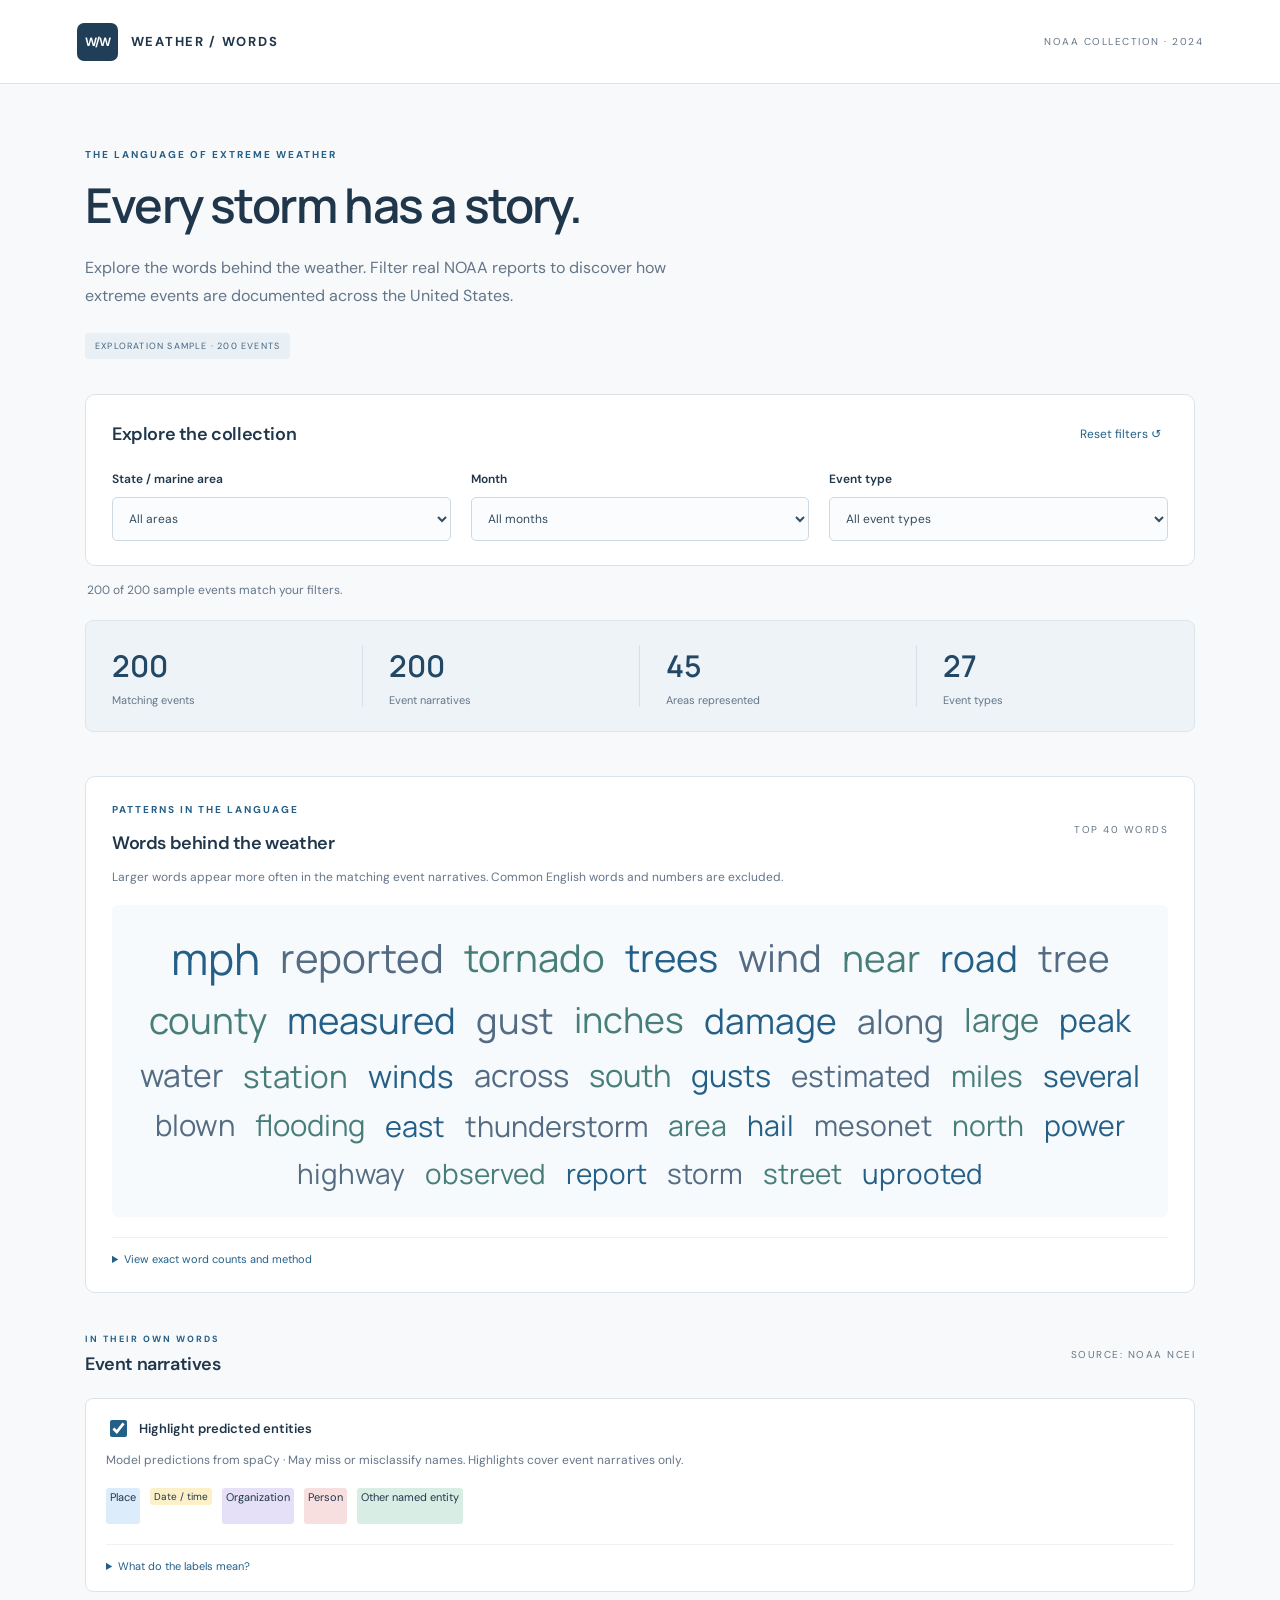
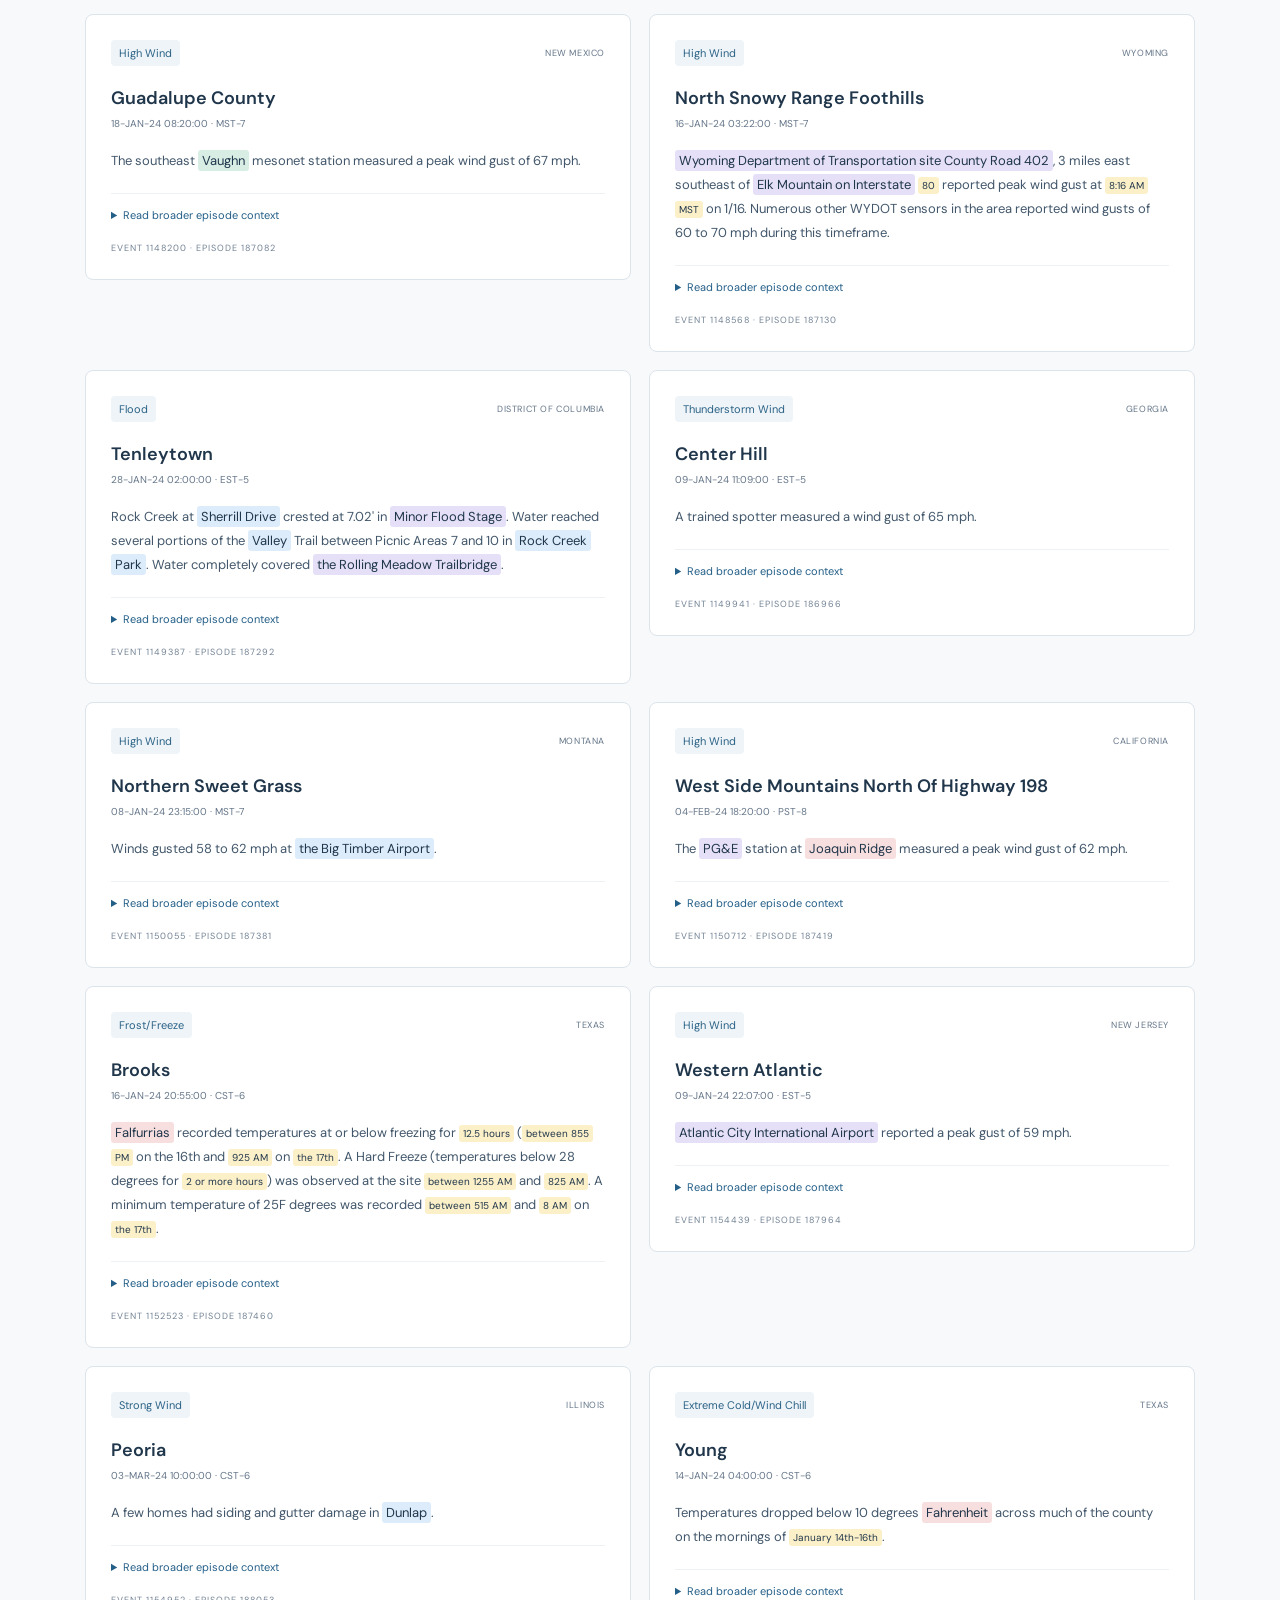
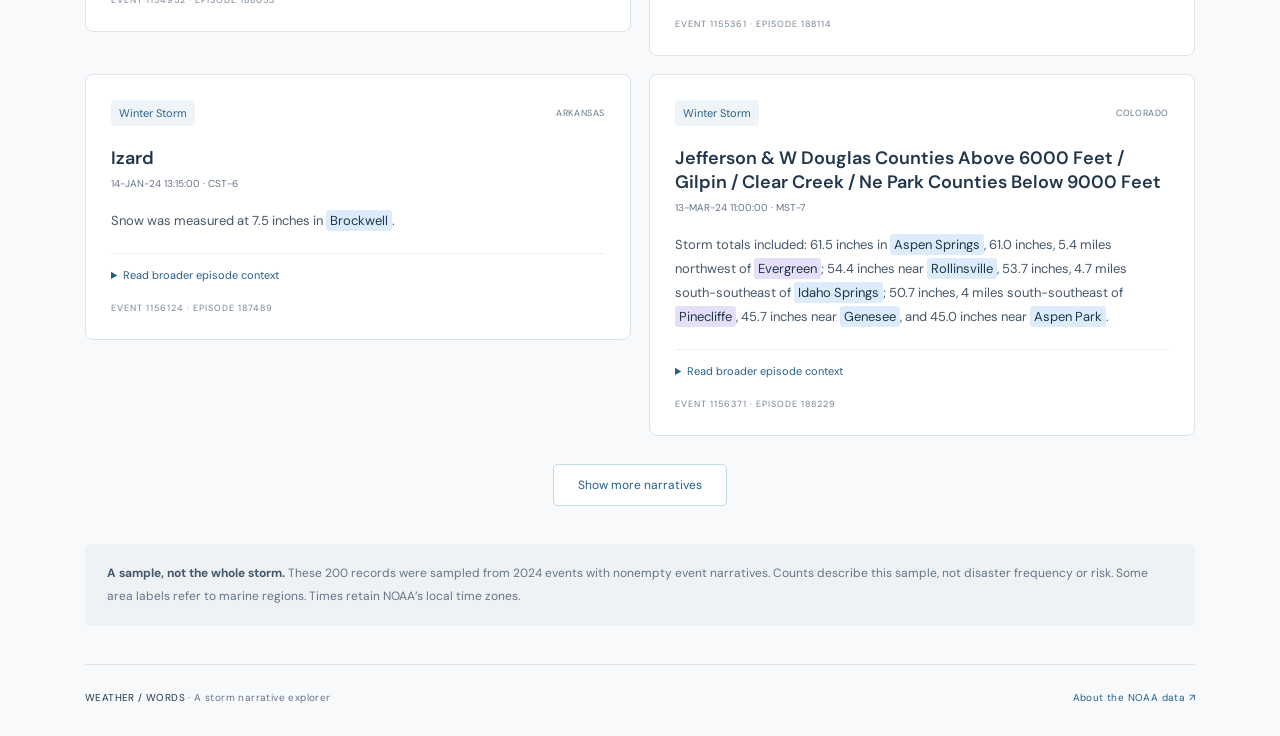
==== website/index.html @ ae7f9491 "Add filtered word cloud and predicted entity highlights" ====
<!doctype html>
<html lang="en">
<head><meta charset="utf-8"><meta name="viewport" content="width=device-width,initial-scale=1"><title>Weather / Words — Storm narrative explorer</title><link rel="stylesheet" href="styles.css"></head>
<body>
<header><a class="brand" href="./"><span class="mark">W/W</span> WEATHER / WORDS</a><span class="edition">NOAA COLLECTION · 2024</span></header>
<main>
<section class="intro"><p class="eyebrow">THE LANGUAGE OF EXTREME WEATHER</p><h1>Every storm has a story.</h1><p class="subtitle">Explore the words behind the weather. Filter real NOAA reports to discover how extreme events are documented across the United States.</p><span class="badge">EXPLORATION SAMPLE · 200 EVENTS</span></section>
<section class="filter-panel" aria-labelledby="filter-title"><div class="section-heading"><h2 id="filter-title">Explore the collection</h2><button id="reset" type="button">Reset filters ↺</button></div><div class="filters"><label>State / marine area<select id="state"><option value="">All areas</option></select></label><label>Month<select id="month"><option value="">All months</option></select></label><label>Event type<select id="type"><option value="">All event types</option></select></label></div></section>
<div id="status" role="status" aria-live="polite">Loading collection…</div>
<section class="metrics" aria-label="Filtered collection summary"><div><span class="metric" id="count">—</span><span>Matching events</span></div><div><span class="metric" id="narratives">—</span><span>Event narratives</span></div><div><span class="metric" id="areas">—</span><span>Areas represented</span></div><div><span class="metric" id="types">—</span><span>Event types</span></div></section>
<section class="word-panel" aria-labelledby="words-title"><div class="section-heading"><div><p class="eyebrow">PATTERNS IN THE LANGUAGE</p><h2 id="words-title">Words behind the weather</h2></div><span class="source-label">TOP 40 WORDS</span></div><p class="word-description">Larger words appear more often in the matching event narratives. Common English words and numbers are excluded.</p><div id="word-cloud" class="word-cloud" aria-label="Word frequencies"></div><details class="word-details"><summary>View exact word counts and method</summary><p class="word-description">Counts include every occurrence in event narratives across all matching records, including records beyond the first page. Words are lowercased; punctuation, numbers, and words shorter than three letters are removed. Word forms such as “flood” and “flooding” stay separate. Broader episode context is excluded. Frequency describes language, not storm severity.</p><table><caption>Most frequent words in the filtered narratives</caption><thead><tr><th scope="col">Word</th><th scope="col">Occurrences</th></tr></thead><tbody id="word-counts"></tbody></table></details></section>
<section class="results" aria-labelledby="results-title"><div class="section-heading"><div><p class="eyebrow">IN THEIR OWN WORDS</p><h2 id="results-title">Event narratives</h2></div><span class="source-label">SOURCE: NOAA NCEI</span></div><div class="entity-controls"><label class="toggle"><input type="checkbox" id="highlight" checked> Highlight predicted entities</label><p class="word-description">Model predictions from spaCy · May miss or misclassify names. Highlights cover event narratives only.</p><div class="entity-legend"><span class="entity place">Place</span><span class="entity date">Date / time</span><span class="entity org">Organization</span><span class="entity person">Person</span><span class="entity other">Other named entity</span></div><details><summary>What do the labels mean?</summary><p class="word-description">Places include geopolitical areas, natural features, and facilities. Other named entities include named events, products, and works. Hover over a highlight or focus it with your keyboard to see its model label. Numeric quantities are left unhighlighted. These labels describe the model’s interpretation, not verified facts.</p></details></div><div id="cards"></div><button class="more" id="more" hidden>Show more narratives</button></section>
<aside class="note"><strong>A sample, not the whole storm.</strong> These 200 records were sampled from 2024 events with nonempty event narratives. Counts describe this sample, not disaster frequency or risk. Some area labels refer to marine regions. Times retain NOAA’s local time zones.</aside>
<footer><span>WEATHER / WORDS <span class="muted">· A storm narrative explorer</span></span><a href="https://www.ncei.noaa.gov/stormevents/" target="_blank" rel="noopener noreferrer">About the NOAA data ↗</a></footer>
</main><script type="module" src="app.js"></script>
</body></html>
---- website/styles.css ----
@import url('https://fonts.googleapis.com/css2?family=DM+Sans:wght@400;500;600;700&family=Manrope:wght@400;500;600;700;800&display=swap');
:root{font-family:'DM Sans',system-ui,sans-serif;color:#20364b;background:#f7f9fb;font-synthesis:none;--muted:#647588;--blue:#245f88;--line:#dce4eb}*{box-sizing:border-box}body{margin:0}header{height:84px;background:white;border-bottom:1px solid var(--line);display:flex;align-items:center;justify-content:space-between;padding:0 max(6vw,24px)}a{color:var(--blue)}.brand{text-decoration:none;font-size:13px;font-weight:700;letter-spacing:1.7px;display:flex;align-items:center;gap:13px;color:#20364b}.mark{background:#203e57;color:white;padding:11px 8px;border-radius:7px;font-size:12px;letter-spacing:-1px}.edition,.source-label{font-size:10px;letter-spacing:1.5px;color:var(--muted)}main{max-width:1190px;padding:0 40px;margin:auto}.intro{padding:64px 0 35px;max-width:750px}.eyebrow{font-size:10px;letter-spacing:2px;font-weight:700;color:var(--blue);margin:0 0 15px}h1{font-family:Manrope,system-ui,sans-serif;font-size:clamp(32px,4vw,48px);font-weight:600;letter-spacing:-1.8px;line-height:1.2;margin:0 0 20px}.subtitle{color:var(--muted);font-size:16px;line-height:1.8;max-width:630px;margin:0 0 22px}.badge{display:inline-block;background:#e8eff5;color:#45647d;padding:7px 10px;font-size:9px;letter-spacing:1.2px;border-radius:4px}.filter-panel{background:white;border:1px solid var(--line);border-radius:10px;padding:24px 26px}.section-heading{display:flex;justify-content:space-between;align-items:center;gap:16px;margin-bottom:22px}h2{font-size:18px;font-weight:600;letter-spacing:-.4px;margin:0}button{font:inherit;cursor:pointer}#reset{background:transparent;border:0;color:var(--blue);font-size:12px;padding:7px}.filters{display:grid;grid-template-columns:repeat(3,1fr);gap:20px}label{font-size:12px;font-weight:600;display:grid;gap:10px}select{width:100%;font:inherit;font-weight:400;background:#fbfcfd;border:1px solid #ced9e2;border-radius:5px;color:#344d61;padding:12px;min-height:44px}select:focus-visible,button:focus-visible,a:focus-visible,summary:focus-visible{outline:3px solid #70aacd;outline-offset:3px}#status{font-size:12px;color:var(--muted);margin:16px 2px}.metrics{display:grid;grid-template-columns:repeat(4,1fr);background:#edf3f7;border:1px solid #dce6ed;border-radius:8px;padding:24px 0;margin:22px 0 44px}.metrics>div{padding:0 26px;display:grid;gap:7px;border-right:1px solid #d5e0e9;font-size:11px;color:var(--muted)}.metrics>div:last-child{border:0}.metric{font-size:30px;font-family:Manrope,system-ui,sans-serif;font-weight:600;color:#234865}.results .eyebrow{margin-bottom:7px;font-size:9px}.results>.section-heading{margin-bottom:22px}#cards{display:grid;grid-template-columns:repeat(2,minmax(0,1fr));gap:18px;align-items:start}.card{background:white;border:1px solid var(--line);border-radius:8px;padding:25px;min-width:0}.card-meta{display:flex;align-items:center;justify-content:space-between;gap:10px;font-size:9px;letter-spacing:.6px;color:var(--muted)}.event-tag{color:#2b6286;background:#eef4f8;padding:6px 8px;border-radius:4px;letter-spacing:0;font-size:11px}.card h3{font-size:18px;font-weight:600;margin:20px 0 7px;overflow-wrap:anywhere}.date{font-size:10px;color:var(--muted);margin:0 0 19px}.narrative{font-size:13px;line-height:1.85;color:#42576b;white-space:pre-line;overflow-wrap:anywhere}details{border-top:1px solid #eef1f4;margin-top:20px;padding-top:14px}summary{font-size:11px;color:var(--blue);cursor:pointer}.record-id{margin:20px 0 0;font-size:9px;letter-spacing:1px;color:#728294}.more{display:block;margin:28px auto;background:white;color:var(--blue);border:1px solid #c6d7e4;padding:12px 24px;border-radius:5px;font-size:12px}.more[hidden]{display:none}.empty{grid-column:1/-1;text-align:center;padding:50px 20px;background:white;border:1px dashed #c5d2de;border-radius:8px}.empty p{font-size:14px;color:var(--muted)}.note{font-size:12px;line-height:1.9;color:var(--muted);background:#eef2f5;border-radius:6px;padding:18px 22px;margin:38px 0}.note strong{color:#42576b}footer{border-top:1px solid var(--line);padding:26px 0 32px;display:flex;justify-content:space-between;gap:16px;font-size:10px;letter-spacing:.4px}footer a{text-decoration:none}.muted{color:var(--muted)}@media(max-width:700px){header{height:70px;padding:0 20px}.edition{display:none}main{padding:0 20px}.intro{padding-top:40px}.filters{grid-template-columns:1fr;gap:16px}.filter-panel{padding:20px}.metrics{grid-template-columns:repeat(2,1fr);row-gap:24px}.metrics>div:nth-child(2){border:0}#cards{grid-template-columns:1fr}.card{padding:20px}.source-label{display:none}footer{flex-direction:column}.metric{font-size:26px}}
.word-panel{background:white;border:1px solid var(--line);border-radius:10px;padding:26px;margin-bottom:40px}.word-panel .section-heading{margin-bottom:12px}.word-description{color:var(--muted);font-size:12px;line-height:1.8;margin:0 0 16px}.word-cloud{display:flex;flex-wrap:wrap;align-items:center;justify-content:center;gap:12px 20px;padding:26px 14px;min-height:180px;background:#f7fafc;border-radius:6px}.cloud-word{color:#245f88;line-height:1.25;font-family:Manrope,system-ui,sans-serif;overflow-wrap:anywhere;max-width:100%}.cloud-word:nth-child(3n){color:#477e7a}.cloud-word:nth-child(3n+2){color:#546c83}.word-details table{border-collapse:collapse;width:100%;max-width:520px;font-size:12px;color:#42576b}.word-details caption{text-align:left;margin:14px 0;color:var(--muted)}.word-details th,.word-details td{text-align:left;padding:8px 12px;border-bottom:1px solid var(--line)}.word-details th:last-child,.word-details td:last-child{text-align:right}.word-details .word-description{margin-top:14px}@media(max-width:700px){.word-panel{padding:20px}.word-cloud{gap:10px 14px;padding:20px 8px}}
.entity-controls{margin:0 0 22px;padding:18px 20px;border:1px solid var(--line);border-radius:8px;background:white}.toggle{display:flex;align-items:center;gap:9px;font-size:13px;margin-bottom:10px}.toggle input{width:17px;height:17px;accent-color:var(--blue)}.entity-legend{display:flex;flex-wrap:wrap;gap:10px;font-size:11px}.entity{padding:2px 4px;border-radius:3px;color:#20364b;box-decoration-break:clone;-webkit-box-decoration-break:clone}.entity.place{background:#dcecfb}.entity.date{background:#fcf0c9}.entity.org{background:#e5e0f7}.entity.person{background:#f8dfdf}.entity.other{background:#d8eee5}mark.entity:focus-visible{outline:2px solid var(--blue);outline-offset:2px}.entity-controls details .word-description{margin:14px 0 0}
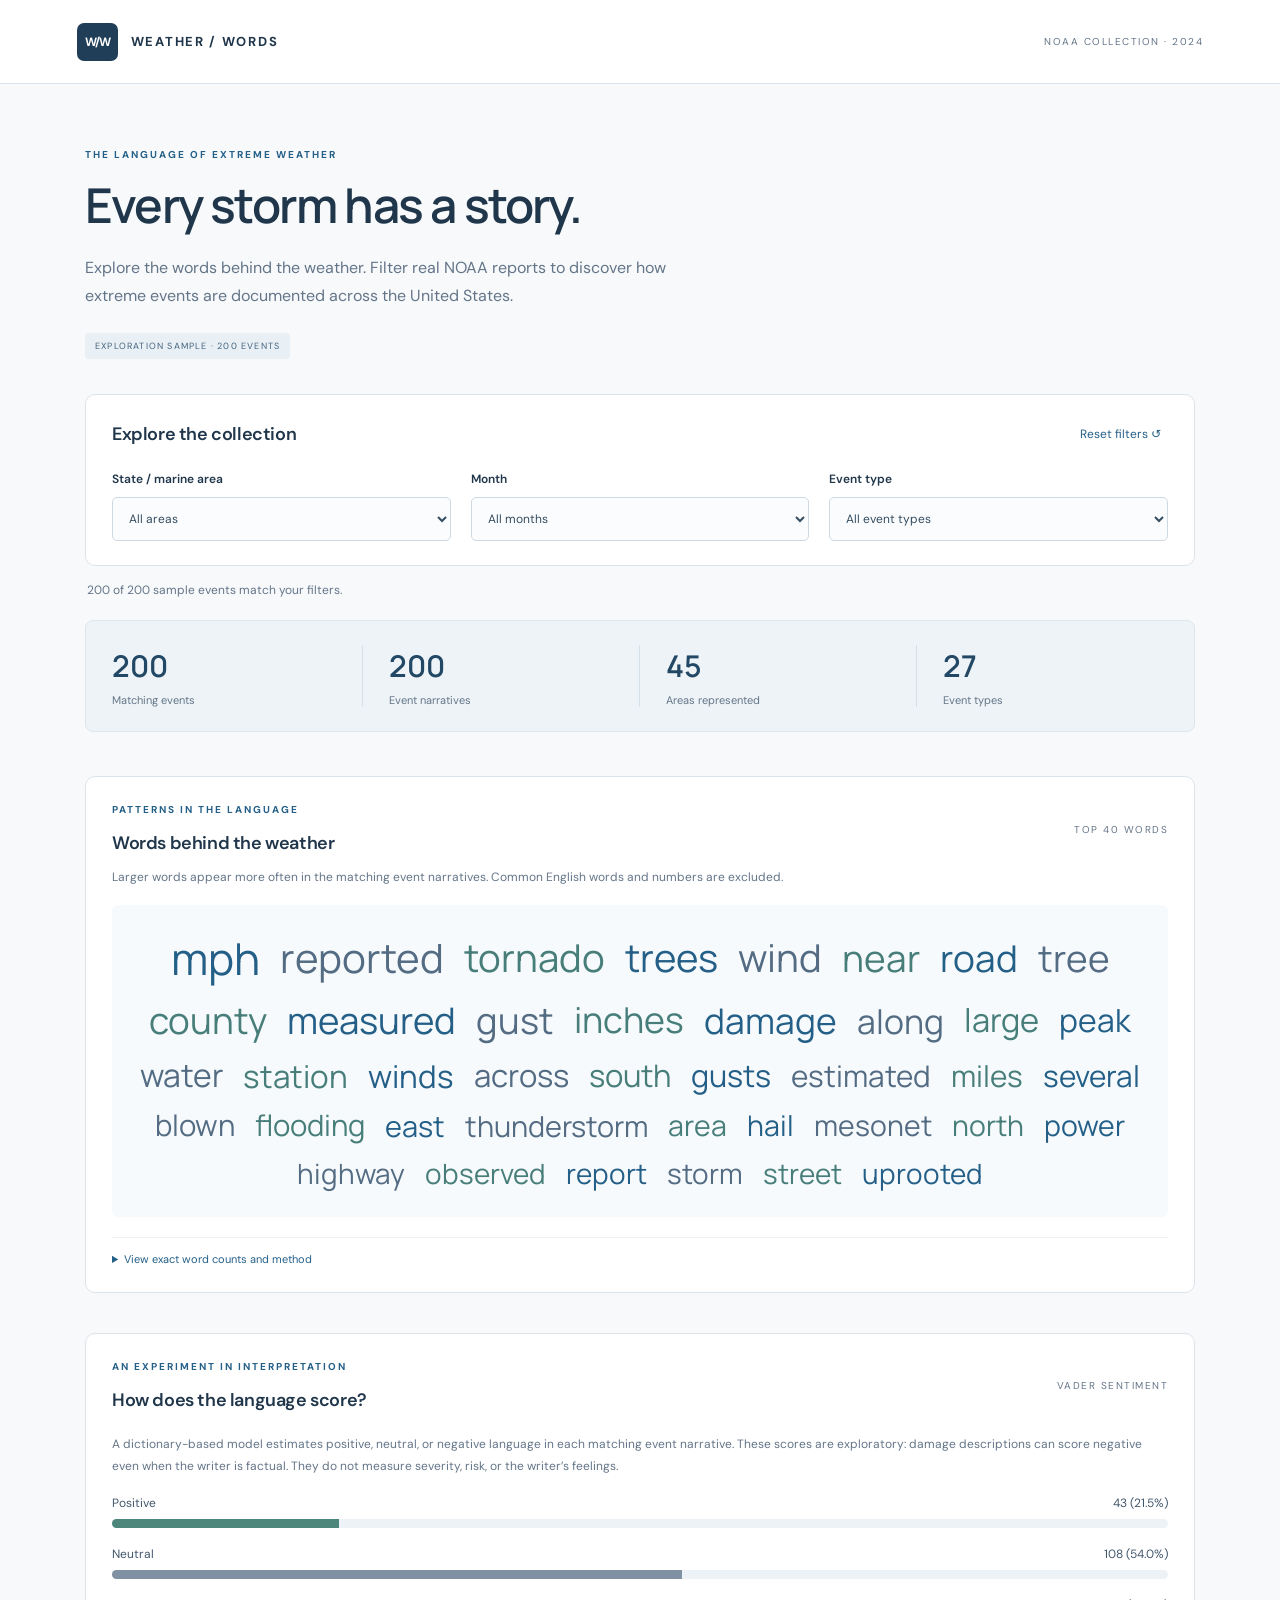
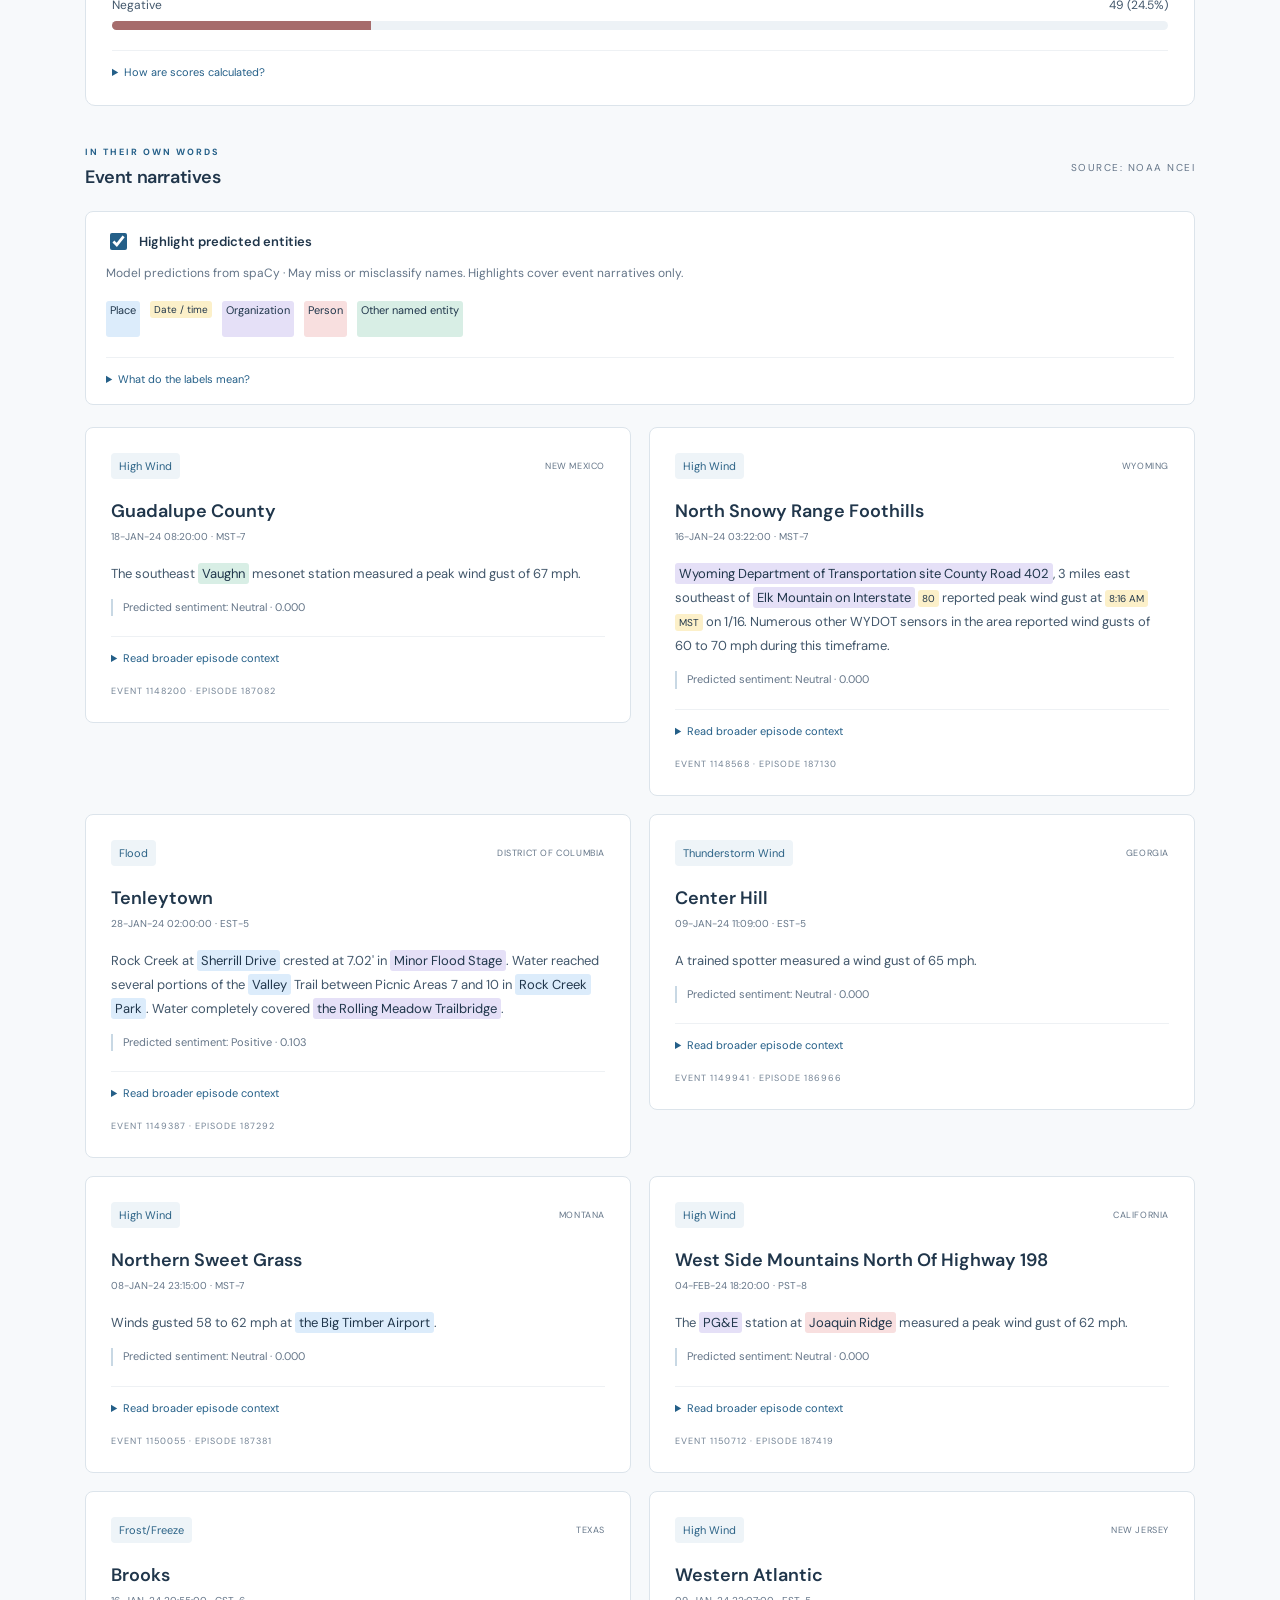
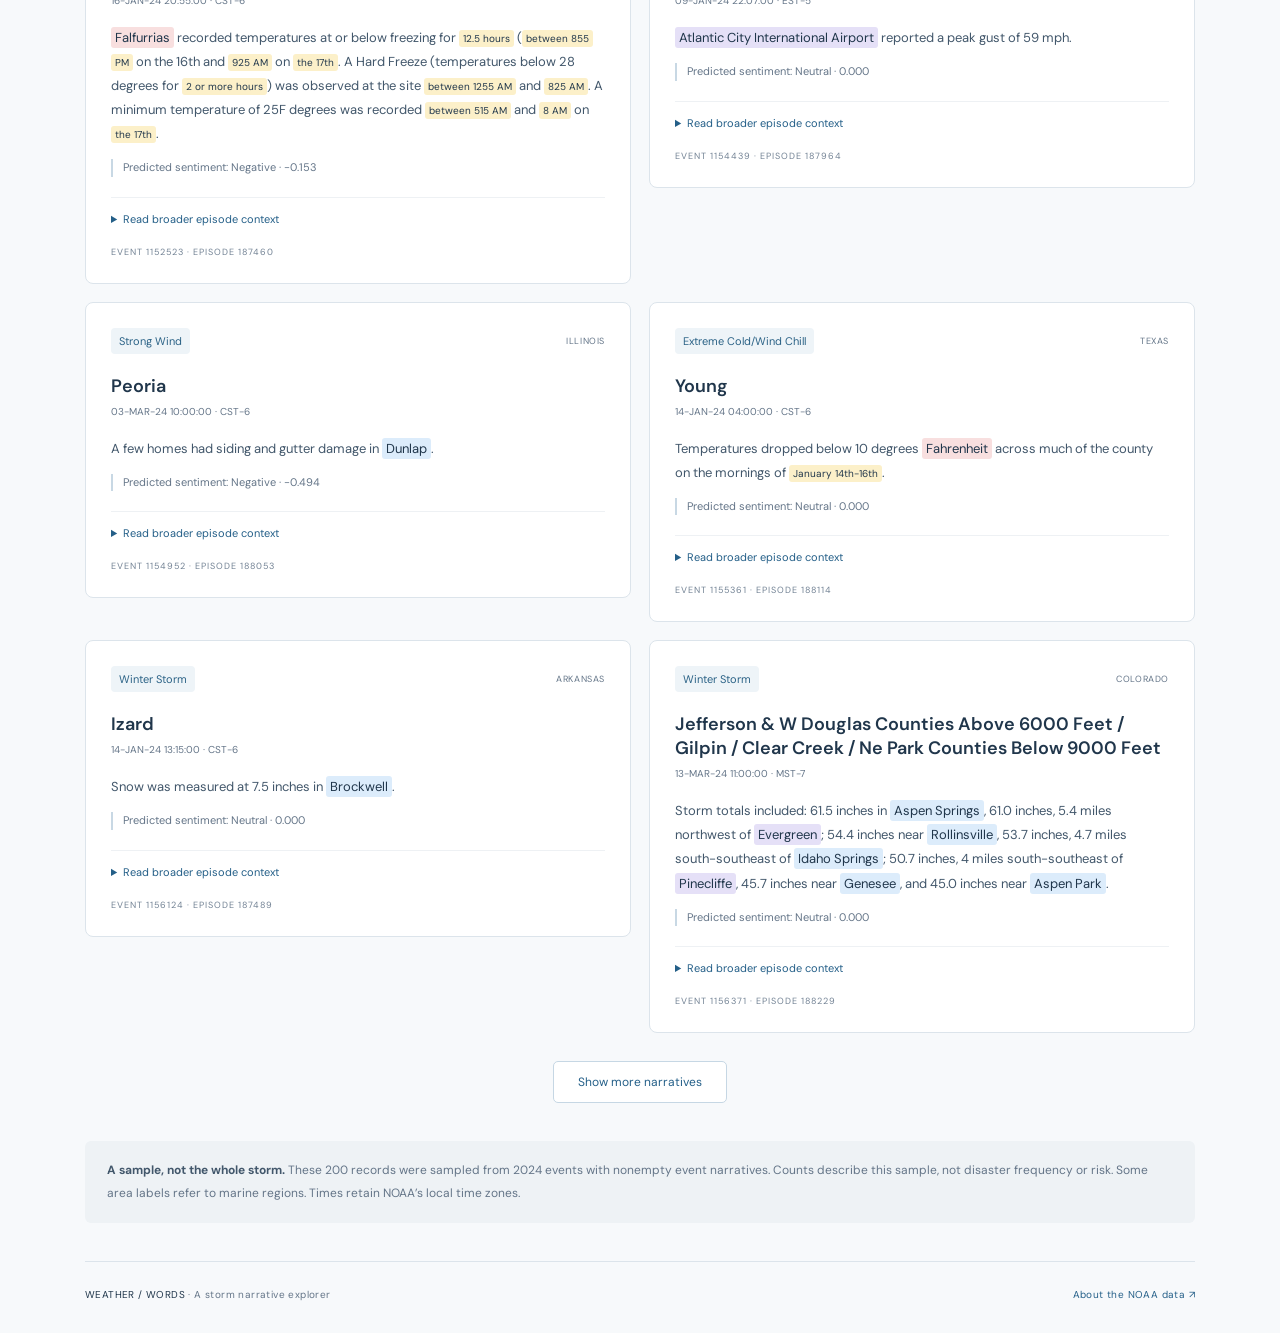
==== commit 51410edc: "Add exploratory sentiment analysis and browser validation" ====
--- a/website/index.html
+++ b/website/index.html
@@ -9,6 +9,7 @@
 <div id="status" role="status" aria-live="polite">Loading collection…</div>
 <section class="metrics" aria-label="Filtered collection summary"><div><span class="metric" id="count">—</span><span>Matching events</span></div><div><span class="metric" id="narratives">—</span><span>Event narratives</span></div><div><span class="metric" id="areas">—</span><span>Areas represented</span></div><div><span class="metric" id="types">—</span><span>Event types</span></div></section>
 <section class="word-panel" aria-labelledby="words-title"><div class="section-heading"><div><p class="eyebrow">PATTERNS IN THE LANGUAGE</p><h2 id="words-title">Words behind the weather</h2></div><span class="source-label">TOP 40 WORDS</span></div><p class="word-description">Larger words appear more often in the matching event narratives. Common English words and numbers are excluded.</p><div id="word-cloud" class="word-cloud" aria-label="Word frequencies"></div><details class="word-details"><summary>View exact word counts and method</summary><p class="word-description">Counts include every occurrence in event narratives across all matching records, including records beyond the first page. Words are lowercased; punctuation, numbers, and words shorter than three letters are removed. Word forms such as “flood” and “flooding” stay separate. Broader episode context is excluded. Frequency describes language, not storm severity.</p><table><caption>Most frequent words in the filtered narratives</caption><thead><tr><th scope="col">Word</th><th scope="col">Occurrences</th></tr></thead><tbody id="word-counts"></tbody></table></details></section>
+<section class="sentiment-panel" aria-labelledby="sentiment-title"><div class="section-heading"><div><p class="eyebrow">AN EXPERIMENT IN INTERPRETATION</p><h2 id="sentiment-title">How does the language score?</h2></div><span class="source-label">VADER SENTIMENT</span></div><p class="word-description">A dictionary-based model estimates positive, neutral, or negative language in each matching event narrative. These scores are exploratory: damage descriptions can score negative even when the writer is factual. They do not measure severity, risk, or the writer’s feelings.</p><div id="sentiment-summary"></div><details><summary>How are scores calculated?</summary><p class="word-description">VADER 3.3.2 uses word sentiment, punctuation, capitalization, and rules such as negation. Its compound score ranges from −1 to +1. Scores ≥ +0.05 are labeled positive, ≤ −0.05 negative, and the rest neutral. Scores are not probabilities. VADER was designed for social media and has not been validated on this NOAA sample. Each record counts once; no matching records means no distribution. Event narratives only; episode context is excluded.</p></details></section>
 <section class="results" aria-labelledby="results-title"><div class="section-heading"><div><p class="eyebrow">IN THEIR OWN WORDS</p><h2 id="results-title">Event narratives</h2></div><span class="source-label">SOURCE: NOAA NCEI</span></div><div class="entity-controls"><label class="toggle"><input type="checkbox" id="highlight" checked> Highlight predicted entities</label><p class="word-description">Model predictions from spaCy · May miss or misclassify names. Highlights cover event narratives only.</p><div class="entity-legend"><span class="entity place">Place</span><span class="entity date">Date / time</span><span class="entity org">Organization</span><span class="entity person">Person</span><span class="entity other">Other named entity</span></div><details><summary>What do the labels mean?</summary><p class="word-description">Places include geopolitical areas, natural features, and facilities. Other named entities include named events, products, and works. Hover over a highlight or focus it with your keyboard to see its model label. Numeric quantities are left unhighlighted. These labels describe the model’s interpretation, not verified facts.</p></details></div><div id="cards"></div><button class="more" id="more" hidden>Show more narratives</button></section>
 <aside class="note"><strong>A sample, not the whole storm.</strong> These 200 records were sampled from 2024 events with nonempty event narratives. Counts describe this sample, not disaster frequency or risk. Some area labels refer to marine regions. Times retain NOAA’s local time zones.</aside>
 <footer><span>WEATHER / WORDS <span class="muted">· A storm narrative explorer</span></span><a href="https://www.ncei.noaa.gov/stormevents/" target="_blank" rel="noopener noreferrer">About the NOAA data ↗</a></footer>
--- a/website/styles.css
+++ b/website/styles.css
@@ -2,3 +2,4 @@
 :root{font-family:'DM Sans',system-ui,sans-serif;color:#20364b;background:#f7f9fb;font-synthesis:none;--muted:#647588;--blue:#245f88;--line:#dce4eb}*{box-sizing:border-box}body{margin:0}header{height:84px;background:white;border-bottom:1px solid var(--line);display:flex;align-items:center;justify-content:space-between;padding:0 max(6vw,24px)}a{color:var(--blue)}.brand{text-decoration:none;font-size:13px;font-weight:700;letter-spacing:1.7px;display:flex;align-items:center;gap:13px;color:#20364b}.mark{background:#203e57;color:white;padding:11px 8px;border-radius:7px;font-size:12px;letter-spacing:-1px}.edition,.source-label{font-size:10px;letter-spacing:1.5px;color:var(--muted)}main{max-width:1190px;padding:0 40px;margin:auto}.intro{padding:64px 0 35px;max-width:750px}.eyebrow{font-size:10px;letter-spacing:2px;font-weight:700;color:var(--blue);margin:0 0 15px}h1{font-family:Manrope,system-ui,sans-serif;font-size:clamp(32px,4vw,48px);font-weight:600;letter-spacing:-1.8px;line-height:1.2;margin:0 0 20px}.subtitle{color:var(--muted);font-size:16px;line-height:1.8;max-width:630px;margin:0 0 22px}.badge{display:inline-block;background:#e8eff5;color:#45647d;padding:7px 10px;font-size:9px;letter-spacing:1.2px;border-radius:4px}.filter-panel{background:white;border:1px solid var(--line);border-radius:10px;padding:24px 26px}.section-heading{display:flex;justify-content:space-between;align-items:center;gap:16px;margin-bottom:22px}h2{font-size:18px;font-weight:600;letter-spacing:-.4px;margin:0}button{font:inherit;cursor:pointer}#reset{background:transparent;border:0;color:var(--blue);font-size:12px;padding:7px}.filters{display:grid;grid-template-columns:repeat(3,1fr);gap:20px}label{font-size:12px;font-weight:600;display:grid;gap:10px}select{width:100%;font:inherit;font-weight:400;background:#fbfcfd;border:1px solid #ced9e2;border-radius:5px;color:#344d61;padding:12px;min-height:44px}select:focus-visible,button:focus-visible,a:focus-visible,summary:focus-visible{outline:3px solid #70aacd;outline-offset:3px}#status{font-size:12px;color:var(--muted);margin:16px 2px}.metrics{display:grid;grid-template-columns:repeat(4,1fr);background:#edf3f7;border:1px solid #dce6ed;border-radius:8px;padding:24px 0;margin:22px 0 44px}.metrics>div{padding:0 26px;display:grid;gap:7px;border-right:1px solid #d5e0e9;font-size:11px;color:var(--muted)}.metrics>div:last-child{border:0}.metric{font-size:30px;font-family:Manrope,system-ui,sans-serif;font-weight:600;color:#234865}.results .eyebrow{margin-bottom:7px;font-size:9px}.results>.section-heading{margin-bottom:22px}#cards{display:grid;grid-template-columns:repeat(2,minmax(0,1fr));gap:18px;align-items:start}.card{background:white;border:1px solid var(--line);border-radius:8px;padding:25px;min-width:0}.card-meta{display:flex;align-items:center;justify-content:space-between;gap:10px;font-size:9px;letter-spacing:.6px;color:var(--muted)}.event-tag{color:#2b6286;background:#eef4f8;padding:6px 8px;border-radius:4px;letter-spacing:0;font-size:11px}.card h3{font-size:18px;font-weight:600;margin:20px 0 7px;overflow-wrap:anywhere}.date{font-size:10px;color:var(--muted);margin:0 0 19px}.narrative{font-size:13px;line-height:1.85;color:#42576b;white-space:pre-line;overflow-wrap:anywhere}details{border-top:1px solid #eef1f4;margin-top:20px;padding-top:14px}summary{font-size:11px;color:var(--blue);cursor:pointer}.record-id{margin:20px 0 0;font-size:9px;letter-spacing:1px;color:#728294}.more{display:block;margin:28px auto;background:white;color:var(--blue);border:1px solid #c6d7e4;padding:12px 24px;border-radius:5px;font-size:12px}.more[hidden]{display:none}.empty{grid-column:1/-1;text-align:center;padding:50px 20px;background:white;border:1px dashed #c5d2de;border-radius:8px}.empty p{font-size:14px;color:var(--muted)}.note{font-size:12px;line-height:1.9;color:var(--muted);background:#eef2f5;border-radius:6px;padding:18px 22px;margin:38px 0}.note strong{color:#42576b}footer{border-top:1px solid var(--line);padding:26px 0 32px;display:flex;justify-content:space-between;gap:16px;font-size:10px;letter-spacing:.4px}footer a{text-decoration:none}.muted{color:var(--muted)}@media(max-width:700px){header{height:70px;padding:0 20px}.edition{display:none}main{padding:0 20px}.intro{padding-top:40px}.filters{grid-template-columns:1fr;gap:16px}.filter-panel{padding:20px}.metrics{grid-template-columns:repeat(2,1fr);row-gap:24px}.metrics>div:nth-child(2){border:0}#cards{grid-template-columns:1fr}.card{padding:20px}.source-label{display:none}footer{flex-direction:column}.metric{font-size:26px}}
 .word-panel{background:white;border:1px solid var(--line);border-radius:10px;padding:26px;margin-bottom:40px}.word-panel .section-heading{margin-bottom:12px}.word-description{color:var(--muted);font-size:12px;line-height:1.8;margin:0 0 16px}.word-cloud{display:flex;flex-wrap:wrap;align-items:center;justify-content:center;gap:12px 20px;padding:26px 14px;min-height:180px;background:#f7fafc;border-radius:6px}.cloud-word{color:#245f88;line-height:1.25;font-family:Manrope,system-ui,sans-serif;overflow-wrap:anywhere;max-width:100%}.cloud-word:nth-child(3n){color:#477e7a}.cloud-word:nth-child(3n+2){color:#546c83}.word-details table{border-collapse:collapse;width:100%;max-width:520px;font-size:12px;color:#42576b}.word-details caption{text-align:left;margin:14px 0;color:var(--muted)}.word-details th,.word-details td{text-align:left;padding:8px 12px;border-bottom:1px solid var(--line)}.word-details th:last-child,.word-details td:last-child{text-align:right}.word-details .word-description{margin-top:14px}@media(max-width:700px){.word-panel{padding:20px}.word-cloud{gap:10px 14px;padding:20px 8px}}
 .entity-controls{margin:0 0 22px;padding:18px 20px;border:1px solid var(--line);border-radius:8px;background:white}.toggle{display:flex;align-items:center;gap:9px;font-size:13px;margin-bottom:10px}.toggle input{width:17px;height:17px;accent-color:var(--blue)}.entity-legend{display:flex;flex-wrap:wrap;gap:10px;font-size:11px}.entity{padding:2px 4px;border-radius:3px;color:#20364b;box-decoration-break:clone;-webkit-box-decoration-break:clone}.entity.place{background:#dcecfb}.entity.date{background:#fcf0c9}.entity.org{background:#e5e0f7}.entity.person{background:#f8dfdf}.entity.other{background:#d8eee5}mark.entity:focus-visible{outline:2px solid var(--blue);outline-offset:2px}.entity-controls details .word-description{margin:14px 0 0}
+.sentiment-panel{background:white;border:1px solid var(--line);border-radius:10px;padding:26px;margin-bottom:40px}.sentiment-row{display:grid;grid-template-columns:1fr auto;gap:8px;font-size:12px;color:#42576b;margin:18px 0}.sentiment-track{grid-column:1/-1;background:#edf2f6;height:9px;border-radius:5px;overflow:hidden}.sentiment-bar{height:100%;background:#7f91a3}.sentiment-bar.positive{background:#4d867b}.sentiment-bar.negative{background:#a66c6c}.sentiment-caption{font-size:11px;color:#647588;border-left:2px solid #c8d8e4;padding-left:10px;line-height:1.6}.sentiment-panel details p{margin-top:14px}@media(max-width:700px){.sentiment-panel{padding:20px}}
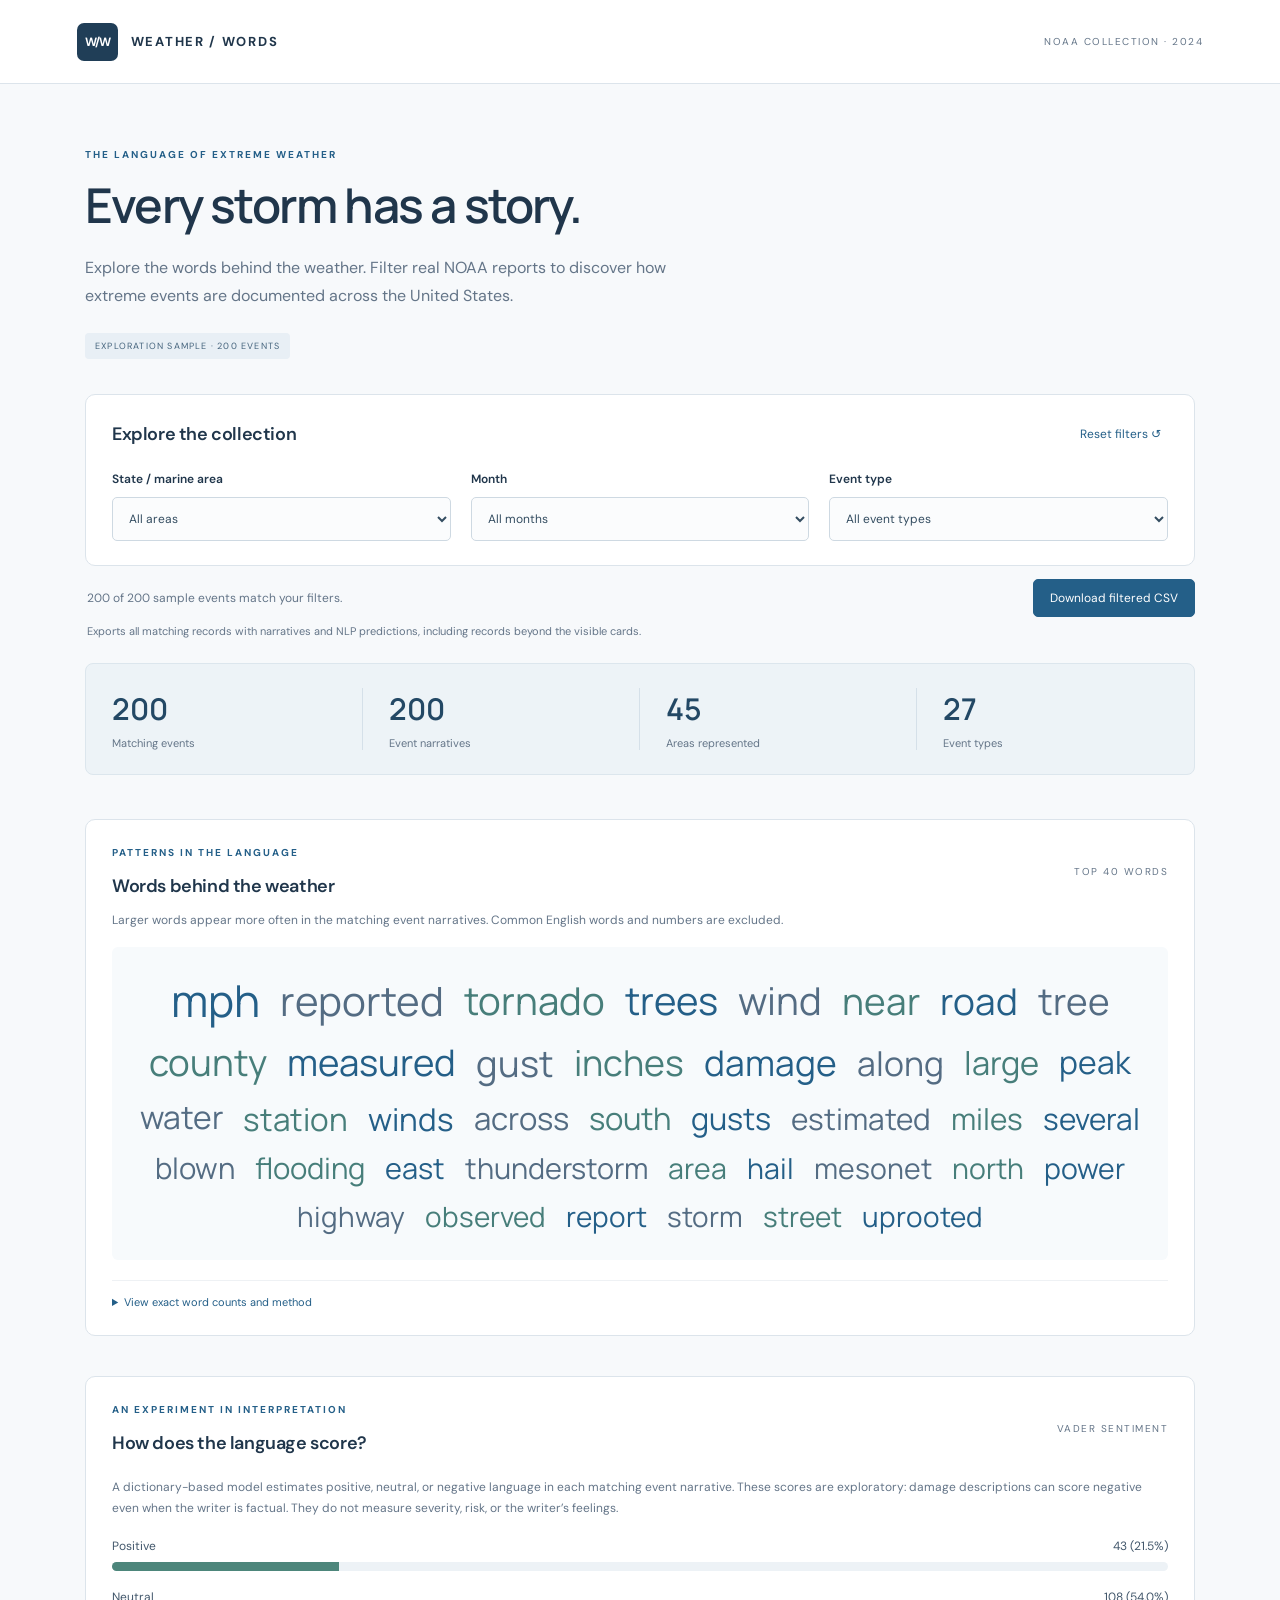
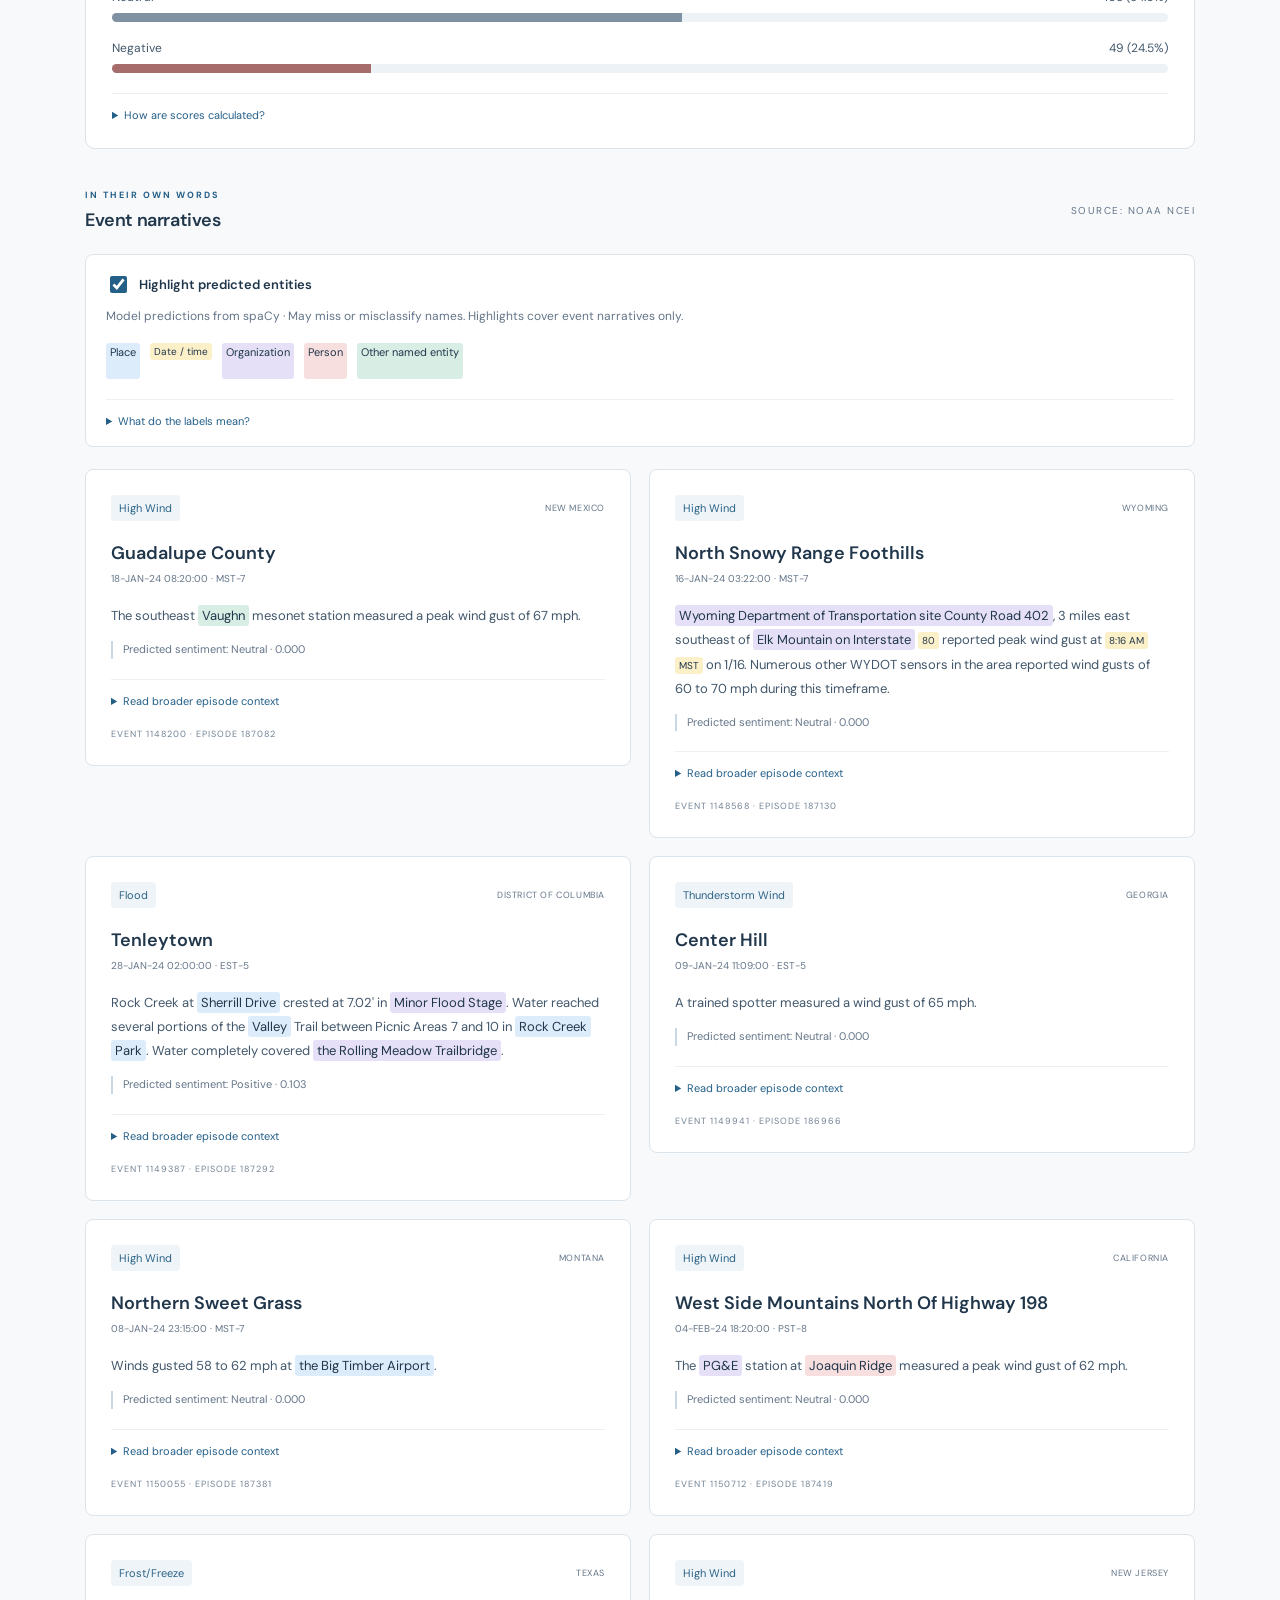
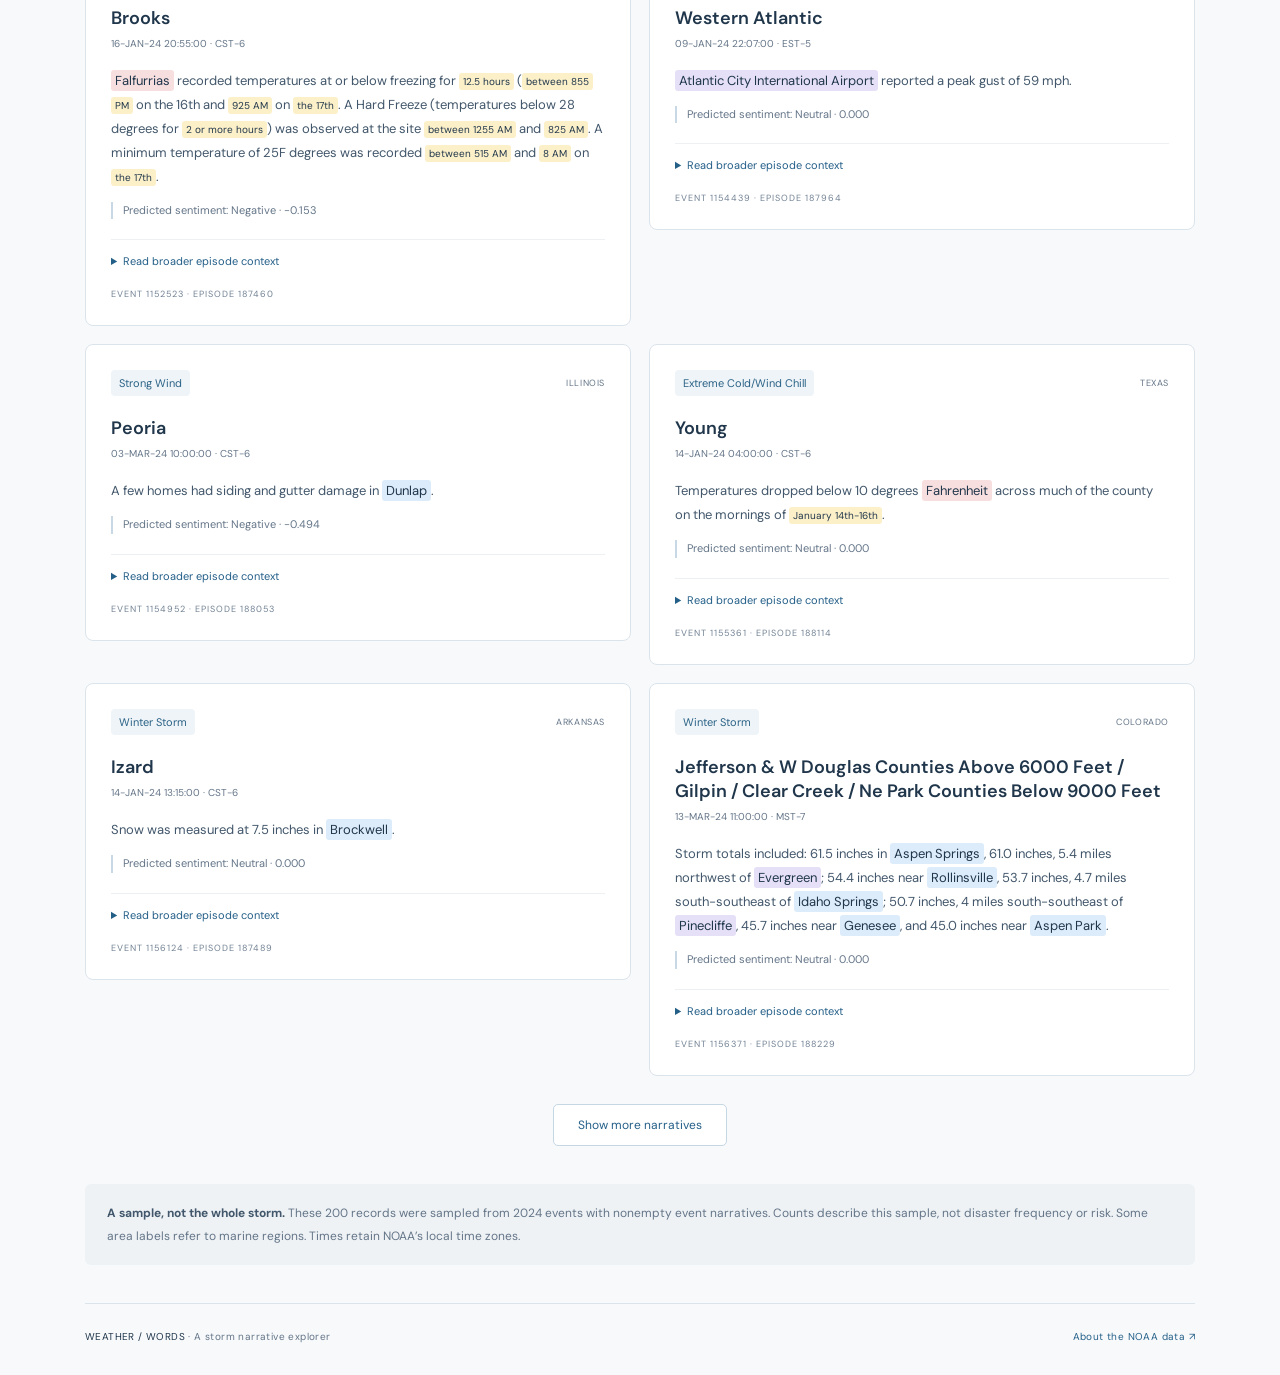
==== commit 88d7a096: "Add CSV download for filtered narratives and NLP results" ====
--- a/website/index.html
+++ b/website/index.html
@@ -6,11 +6,11 @@
 <main>
 <section class="intro"><p class="eyebrow">THE LANGUAGE OF EXTREME WEATHER</p><h1>Every storm has a story.</h1><p class="subtitle">Explore the words behind the weather. Filter real NOAA reports to discover how extreme events are documented across the United States.</p><span class="badge">EXPLORATION SAMPLE · 200 EVENTS</span></section>
 <section class="filter-panel" aria-labelledby="filter-title"><div class="section-heading"><h2 id="filter-title">Explore the collection</h2><button id="reset" type="button">Reset filters ↺</button></div><div class="filters"><label>State / marine area<select id="state"><option value="">All areas</option></select></label><label>Month<select id="month"><option value="">All months</option></select></label><label>Event type<select id="type"><option value="">All event types</option></select></label></div></section>
-<div id="status" role="status" aria-live="polite">Loading collection…</div>
+<div class="collection-actions"><div id="status" role="status" aria-live="polite">Loading collection…</div><button id="download" class="download" disabled>Download filtered CSV</button></div><p class="export-note">Exports all matching records with narratives and NLP predictions, including records beyond the visible cards.</p>
 <section class="metrics" aria-label="Filtered collection summary"><div><span class="metric" id="count">—</span><span>Matching events</span></div><div><span class="metric" id="narratives">—</span><span>Event narratives</span></div><div><span class="metric" id="areas">—</span><span>Areas represented</span></div><div><span class="metric" id="types">—</span><span>Event types</span></div></section>
 <section class="word-panel" aria-labelledby="words-title"><div class="section-heading"><div><p class="eyebrow">PATTERNS IN THE LANGUAGE</p><h2 id="words-title">Words behind the weather</h2></div><span class="source-label">TOP 40 WORDS</span></div><p class="word-description">Larger words appear more often in the matching event narratives. Common English words and numbers are excluded.</p><div id="word-cloud" class="word-cloud" aria-label="Word frequencies"></div><details class="word-details"><summary>View exact word counts and method</summary><p class="word-description">Counts include every occurrence in event narratives across all matching records, including records beyond the first page. Words are lowercased; punctuation, numbers, and words shorter than three letters are removed. Word forms such as “flood” and “flooding” stay separate. Broader episode context is excluded. Frequency describes language, not storm severity.</p><table><caption>Most frequent words in the filtered narratives</caption><thead><tr><th scope="col">Word</th><th scope="col">Occurrences</th></tr></thead><tbody id="word-counts"></tbody></table></details></section>
 <section class="sentiment-panel" aria-labelledby="sentiment-title"><div class="section-heading"><div><p class="eyebrow">AN EXPERIMENT IN INTERPRETATION</p><h2 id="sentiment-title">How does the language score?</h2></div><span class="source-label">VADER SENTIMENT</span></div><p class="word-description">A dictionary-based model estimates positive, neutral, or negative language in each matching event narrative. These scores are exploratory: damage descriptions can score negative even when the writer is factual. They do not measure severity, risk, or the writer’s feelings.</p><div id="sentiment-summary"></div><details><summary>How are scores calculated?</summary><p class="word-description">VADER 3.3.2 uses word sentiment, punctuation, capitalization, and rules such as negation. Its compound score ranges from −1 to +1. Scores ≥ +0.05 are labeled positive, ≤ −0.05 negative, and the rest neutral. Scores are not probabilities. VADER was designed for social media and has not been validated on this NOAA sample. Each record counts once; no matching records means no distribution. Event narratives only; episode context is excluded.</p></details></section>
-<section class="results" aria-labelledby="results-title"><div class="section-heading"><div><p class="eyebrow">IN THEIR OWN WORDS</p><h2 id="results-title">Event narratives</h2></div><span class="source-label">SOURCE: NOAA NCEI</span></div><div class="entity-controls"><label class="toggle"><input type="checkbox" id="highlight" checked> Highlight predicted entities</label><p class="word-description">Model predictions from spaCy · May miss or misclassify names. Highlights cover event narratives only.</p><div class="entity-legend"><span class="entity place">Place</span><span class="entity date">Date / time</span><span class="entity org">Organization</span><span class="entity person">Person</span><span class="entity other">Other named entity</span></div><details><summary>What do the labels mean?</summary><p class="word-description">Places include geopolitical areas, natural features, and facilities. Other named entities include named events, products, and works. Hover over a highlight or focus it with your keyboard to see its model label. Numeric quantities are left unhighlighted. These labels describe the model’s interpretation, not verified facts.</p></details></div><div id="cards"></div><button class="more" id="more" hidden>Show more narratives</button></section>
+<section class="results" aria-labelledby="results-title"><div class="section-heading"><div><p class="eyebrow">IN THEIR OWN WORDS</p><h2 id="results-title">Event narratives</h2></div><span class="source-label">SOURCE: NOAA NCEI</span></div><div class="entity-controls"><label class="toggle"><input type="checkbox" id="highlight" checked> Highlight predicted entities</label><p class="word-description">Model predictions from spaCy · May miss or misclassify names. Highlights cover event narratives only.</p><div class="entity-legend"><span class="entity place">Place</span><span class="entity date">Date / time</span><span class="entity org">Organization</span><span class="entity person">Person</span><span class="entity other">Other named entity</span></div><details><summary>What do the labels mean?</summary><p class="word-description">Places include geopolitical areas, natural features, and facilities. Other named entities include named events, products, and works. Hover over a highlight or focus it with your keyboard to see its model label. Numeric quantities are left unhighlighted. A person or language label is adjusted to a place when the entire name matches a location field in the same NOAA record, ignoring case and repeated spaces. Highlight tooltips identify these adjustments. This context rule can still be wrong; labels are not verified facts.</p></details></div><div id="cards"></div><button class="more" id="more" hidden>Show more narratives</button></section>
 <aside class="note"><strong>A sample, not the whole storm.</strong> These 200 records were sampled from 2024 events with nonempty event narratives. Counts describe this sample, not disaster frequency or risk. Some area labels refer to marine regions. Times retain NOAA’s local time zones.</aside>
 <footer><span>WEATHER / WORDS <span class="muted">· A storm narrative explorer</span></span><a href="https://www.ncei.noaa.gov/stormevents/" target="_blank" rel="noopener noreferrer">About the NOAA data ↗</a></footer>
 </main><script type="module" src="app.js"></script>
--- a/website/styles.css
+++ b/website/styles.css
@@ -3,3 +3,4 @@
 .word-panel{background:white;border:1px solid var(--line);border-radius:10px;padding:26px;margin-bottom:40px}.word-panel .section-heading{margin-bottom:12px}.word-description{color:var(--muted);font-size:12px;line-height:1.8;margin:0 0 16px}.word-cloud{display:flex;flex-wrap:wrap;align-items:center;justify-content:center;gap:12px 20px;padding:26px 14px;min-height:180px;background:#f7fafc;border-radius:6px}.cloud-word{color:#245f88;line-height:1.25;font-family:Manrope,system-ui,sans-serif;overflow-wrap:anywhere;max-width:100%}.cloud-word:nth-child(3n){color:#477e7a}.cloud-word:nth-child(3n+2){color:#546c83}.word-details table{border-collapse:collapse;width:100%;max-width:520px;font-size:12px;color:#42576b}.word-details caption{text-align:left;margin:14px 0;color:var(--muted)}.word-details th,.word-details td{text-align:left;padding:8px 12px;border-bottom:1px solid var(--line)}.word-details th:last-child,.word-details td:last-child{text-align:right}.word-details .word-description{margin-top:14px}@media(max-width:700px){.word-panel{padding:20px}.word-cloud{gap:10px 14px;padding:20px 8px}}
 .entity-controls{margin:0 0 22px;padding:18px 20px;border:1px solid var(--line);border-radius:8px;background:white}.toggle{display:flex;align-items:center;gap:9px;font-size:13px;margin-bottom:10px}.toggle input{width:17px;height:17px;accent-color:var(--blue)}.entity-legend{display:flex;flex-wrap:wrap;gap:10px;font-size:11px}.entity{padding:2px 4px;border-radius:3px;color:#20364b;box-decoration-break:clone;-webkit-box-decoration-break:clone}.entity.place{background:#dcecfb}.entity.date{background:#fcf0c9}.entity.org{background:#e5e0f7}.entity.person{background:#f8dfdf}.entity.other{background:#d8eee5}mark.entity:focus-visible{outline:2px solid var(--blue);outline-offset:2px}.entity-controls details .word-description{margin:14px 0 0}
 .sentiment-panel{background:white;border:1px solid var(--line);border-radius:10px;padding:26px;margin-bottom:40px}.sentiment-row{display:grid;grid-template-columns:1fr auto;gap:8px;font-size:12px;color:#42576b;margin:18px 0}.sentiment-track{grid-column:1/-1;background:#edf2f6;height:9px;border-radius:5px;overflow:hidden}.sentiment-bar{height:100%;background:#7f91a3}.sentiment-bar.positive{background:#4d867b}.sentiment-bar.negative{background:#a66c6c}.sentiment-caption{font-size:11px;color:#647588;border-left:2px solid #c8d8e4;padding-left:10px;line-height:1.6}.sentiment-panel details p{margin-top:14px}@media(max-width:700px){.sentiment-panel{padding:20px}}
+.collection-actions{display:flex;justify-content:space-between;align-items:center;gap:16px;margin-top:8px}.download{background:#245f88;border:1px solid #245f88;color:white;border-radius:5px;padding:10px 16px;font-size:12px;flex-shrink:0}.download:hover{background:#1d4c6d}.download:disabled{background:#e4ebf0;color:#708293;border-color:#d7e0e8;cursor:not-allowed}.export-note{font-size:11px;color:var(--muted);line-height:1.7;margin:0 2px 16px}@media(max-width:700px){.collection-actions{align-items:flex-start;flex-direction:column;gap:0;margin-bottom:12px}.collection-actions #status{margin-bottom:10px}}
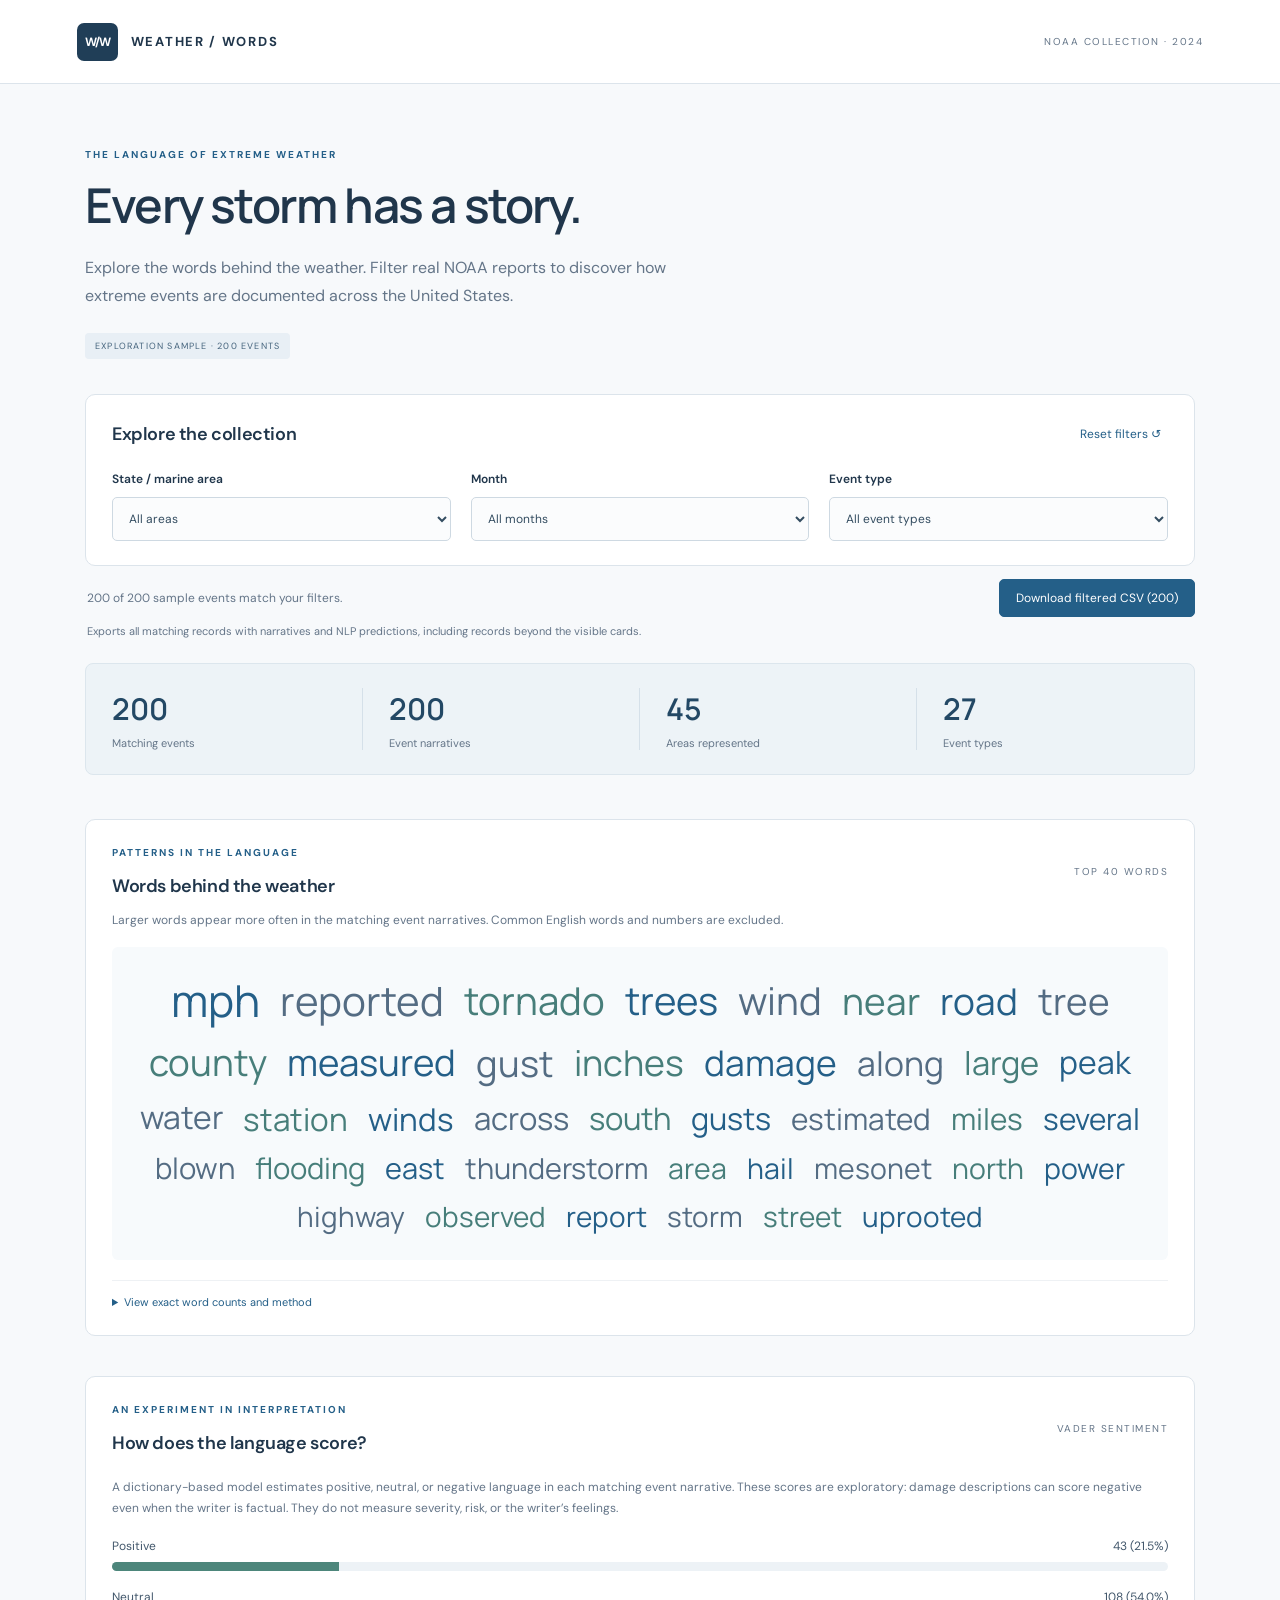
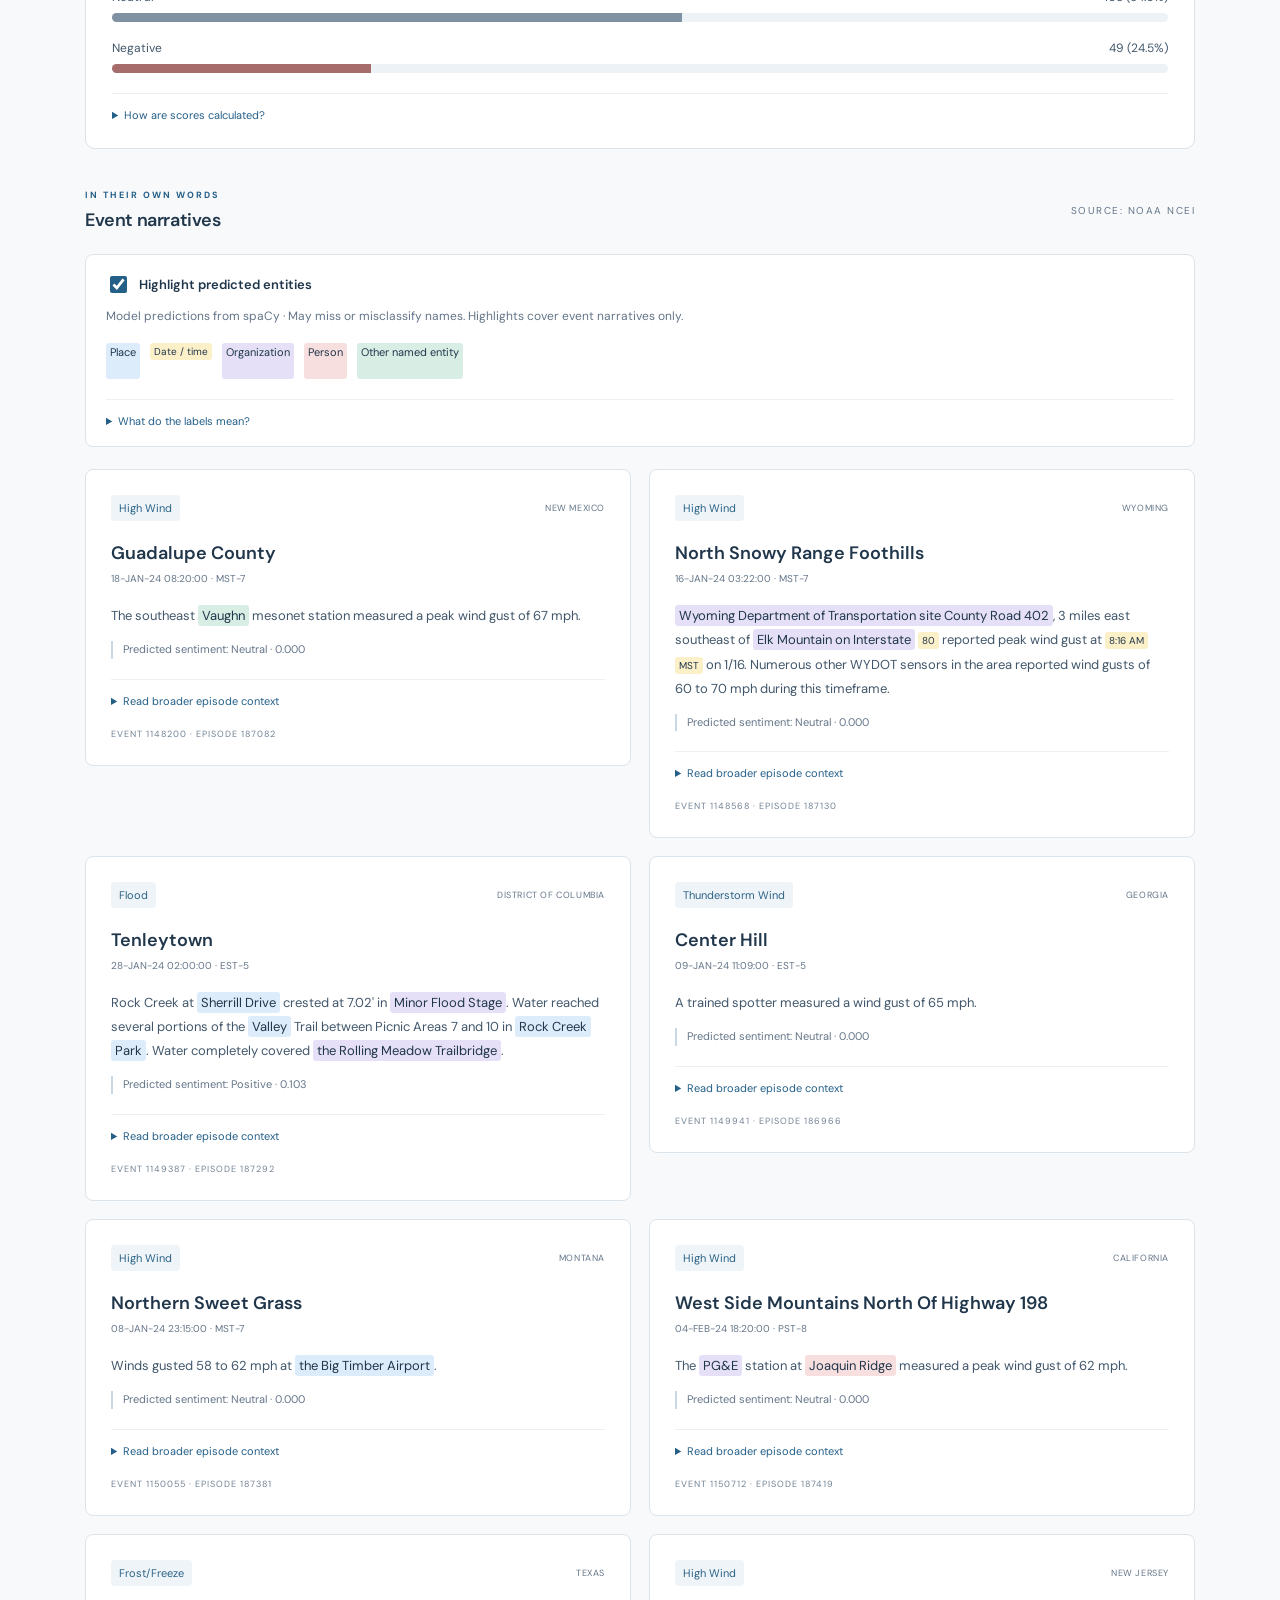
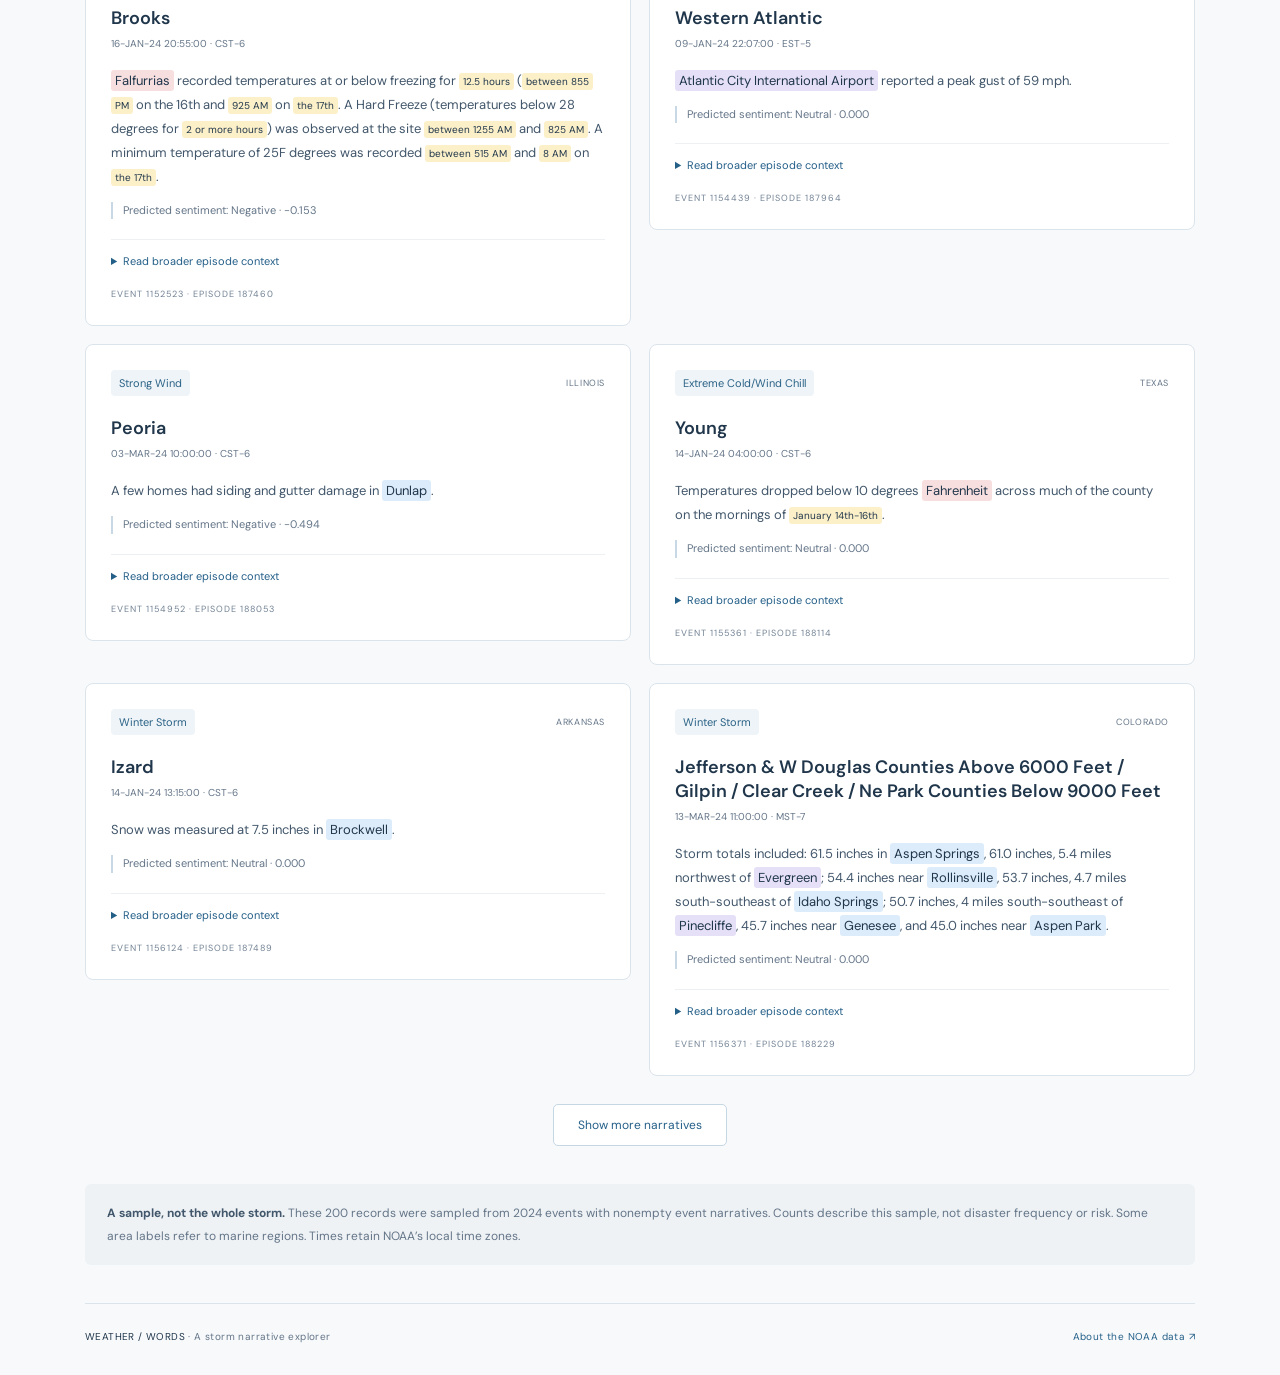
==== commit 5c7a8ef3: "Refresh dashboard assets and clarify CSV export availability" ====
--- a/website/index.html
+++ b/website/index.html
@@ -1,17 +1,17 @@
 <!doctype html>
 <html lang="en">
-<head><meta charset="utf-8"><meta name="viewport" content="width=device-width,initial-scale=1"><title>Weather / Words — Storm narrative explorer</title><link rel="stylesheet" href="styles.css"></head>
+<head><meta charset="utf-8"><meta name="viewport" content="width=device-width,initial-scale=1"><title>Weather / Words — Storm narrative explorer</title><link rel="stylesheet" href="styles.css?v=csv-export-2"></head>
 <body>
 <header><a class="brand" href="./"><span class="mark">W/W</span> WEATHER / WORDS</a><span class="edition">NOAA COLLECTION · 2024</span></header>
 <main>
 <section class="intro"><p class="eyebrow">THE LANGUAGE OF EXTREME WEATHER</p><h1>Every storm has a story.</h1><p class="subtitle">Explore the words behind the weather. Filter real NOAA reports to discover how extreme events are documented across the United States.</p><span class="badge">EXPLORATION SAMPLE · 200 EVENTS</span></section>
 <section class="filter-panel" aria-labelledby="filter-title"><div class="section-heading"><h2 id="filter-title">Explore the collection</h2><button id="reset" type="button">Reset filters ↺</button></div><div class="filters"><label>State / marine area<select id="state"><option value="">All areas</option></select></label><label>Month<select id="month"><option value="">All months</option></select></label><label>Event type<select id="type"><option value="">All event types</option></select></label></div></section>
-<div class="collection-actions"><div id="status" role="status" aria-live="polite">Loading collection…</div><button id="download" class="download" disabled>Download filtered CSV</button></div><p class="export-note">Exports all matching records with narratives and NLP predictions, including records beyond the visible cards.</p>
+<div class="collection-actions"><div id="status" role="status" aria-live="polite">Loading collection…</div><button id="download" class="download" aria-describedby="status" disabled>Loading export…</button></div><p class="export-note">Exports all matching records with narratives and NLP predictions, including records beyond the visible cards.</p>
 <section class="metrics" aria-label="Filtered collection summary"><div><span class="metric" id="count">—</span><span>Matching events</span></div><div><span class="metric" id="narratives">—</span><span>Event narratives</span></div><div><span class="metric" id="areas">—</span><span>Areas represented</span></div><div><span class="metric" id="types">—</span><span>Event types</span></div></section>
 <section class="word-panel" aria-labelledby="words-title"><div class="section-heading"><div><p class="eyebrow">PATTERNS IN THE LANGUAGE</p><h2 id="words-title">Words behind the weather</h2></div><span class="source-label">TOP 40 WORDS</span></div><p class="word-description">Larger words appear more often in the matching event narratives. Common English words and numbers are excluded.</p><div id="word-cloud" class="word-cloud" aria-label="Word frequencies"></div><details class="word-details"><summary>View exact word counts and method</summary><p class="word-description">Counts include every occurrence in event narratives across all matching records, including records beyond the first page. Words are lowercased; punctuation, numbers, and words shorter than three letters are removed. Word forms such as “flood” and “flooding” stay separate. Broader episode context is excluded. Frequency describes language, not storm severity.</p><table><caption>Most frequent words in the filtered narratives</caption><thead><tr><th scope="col">Word</th><th scope="col">Occurrences</th></tr></thead><tbody id="word-counts"></tbody></table></details></section>
 <section class="sentiment-panel" aria-labelledby="sentiment-title"><div class="section-heading"><div><p class="eyebrow">AN EXPERIMENT IN INTERPRETATION</p><h2 id="sentiment-title">How does the language score?</h2></div><span class="source-label">VADER SENTIMENT</span></div><p class="word-description">A dictionary-based model estimates positive, neutral, or negative language in each matching event narrative. These scores are exploratory: damage descriptions can score negative even when the writer is factual. They do not measure severity, risk, or the writer’s feelings.</p><div id="sentiment-summary"></div><details><summary>How are scores calculated?</summary><p class="word-description">VADER 3.3.2 uses word sentiment, punctuation, capitalization, and rules such as negation. Its compound score ranges from −1 to +1. Scores ≥ +0.05 are labeled positive, ≤ −0.05 negative, and the rest neutral. Scores are not probabilities. VADER was designed for social media and has not been validated on this NOAA sample. Each record counts once; no matching records means no distribution. Event narratives only; episode context is excluded.</p></details></section>
 <section class="results" aria-labelledby="results-title"><div class="section-heading"><div><p class="eyebrow">IN THEIR OWN WORDS</p><h2 id="results-title">Event narratives</h2></div><span class="source-label">SOURCE: NOAA NCEI</span></div><div class="entity-controls"><label class="toggle"><input type="checkbox" id="highlight" checked> Highlight predicted entities</label><p class="word-description">Model predictions from spaCy · May miss or misclassify names. Highlights cover event narratives only.</p><div class="entity-legend"><span class="entity place">Place</span><span class="entity date">Date / time</span><span class="entity org">Organization</span><span class="entity person">Person</span><span class="entity other">Other named entity</span></div><details><summary>What do the labels mean?</summary><p class="word-description">Places include geopolitical areas, natural features, and facilities. Other named entities include named events, products, and works. Hover over a highlight or focus it with your keyboard to see its model label. Numeric quantities are left unhighlighted. A person or language label is adjusted to a place when the entire name matches a location field in the same NOAA record, ignoring case and repeated spaces. Highlight tooltips identify these adjustments. This context rule can still be wrong; labels are not verified facts.</p></details></div><div id="cards"></div><button class="more" id="more" hidden>Show more narratives</button></section>
 <aside class="note"><strong>A sample, not the whole storm.</strong> These 200 records were sampled from 2024 events with nonempty event narratives. Counts describe this sample, not disaster frequency or risk. Some area labels refer to marine regions. Times retain NOAA’s local time zones.</aside>
 <footer><span>WEATHER / WORDS <span class="muted">· A storm narrative explorer</span></span><a href="https://www.ncei.noaa.gov/stormevents/" target="_blank" rel="noopener noreferrer">About the NOAA data ↗</a></footer>
-</main><script type="module" src="app.js"></script>
+</main><script type="module" src="app.js?v=csv-export-2"></script>
 </body></html>
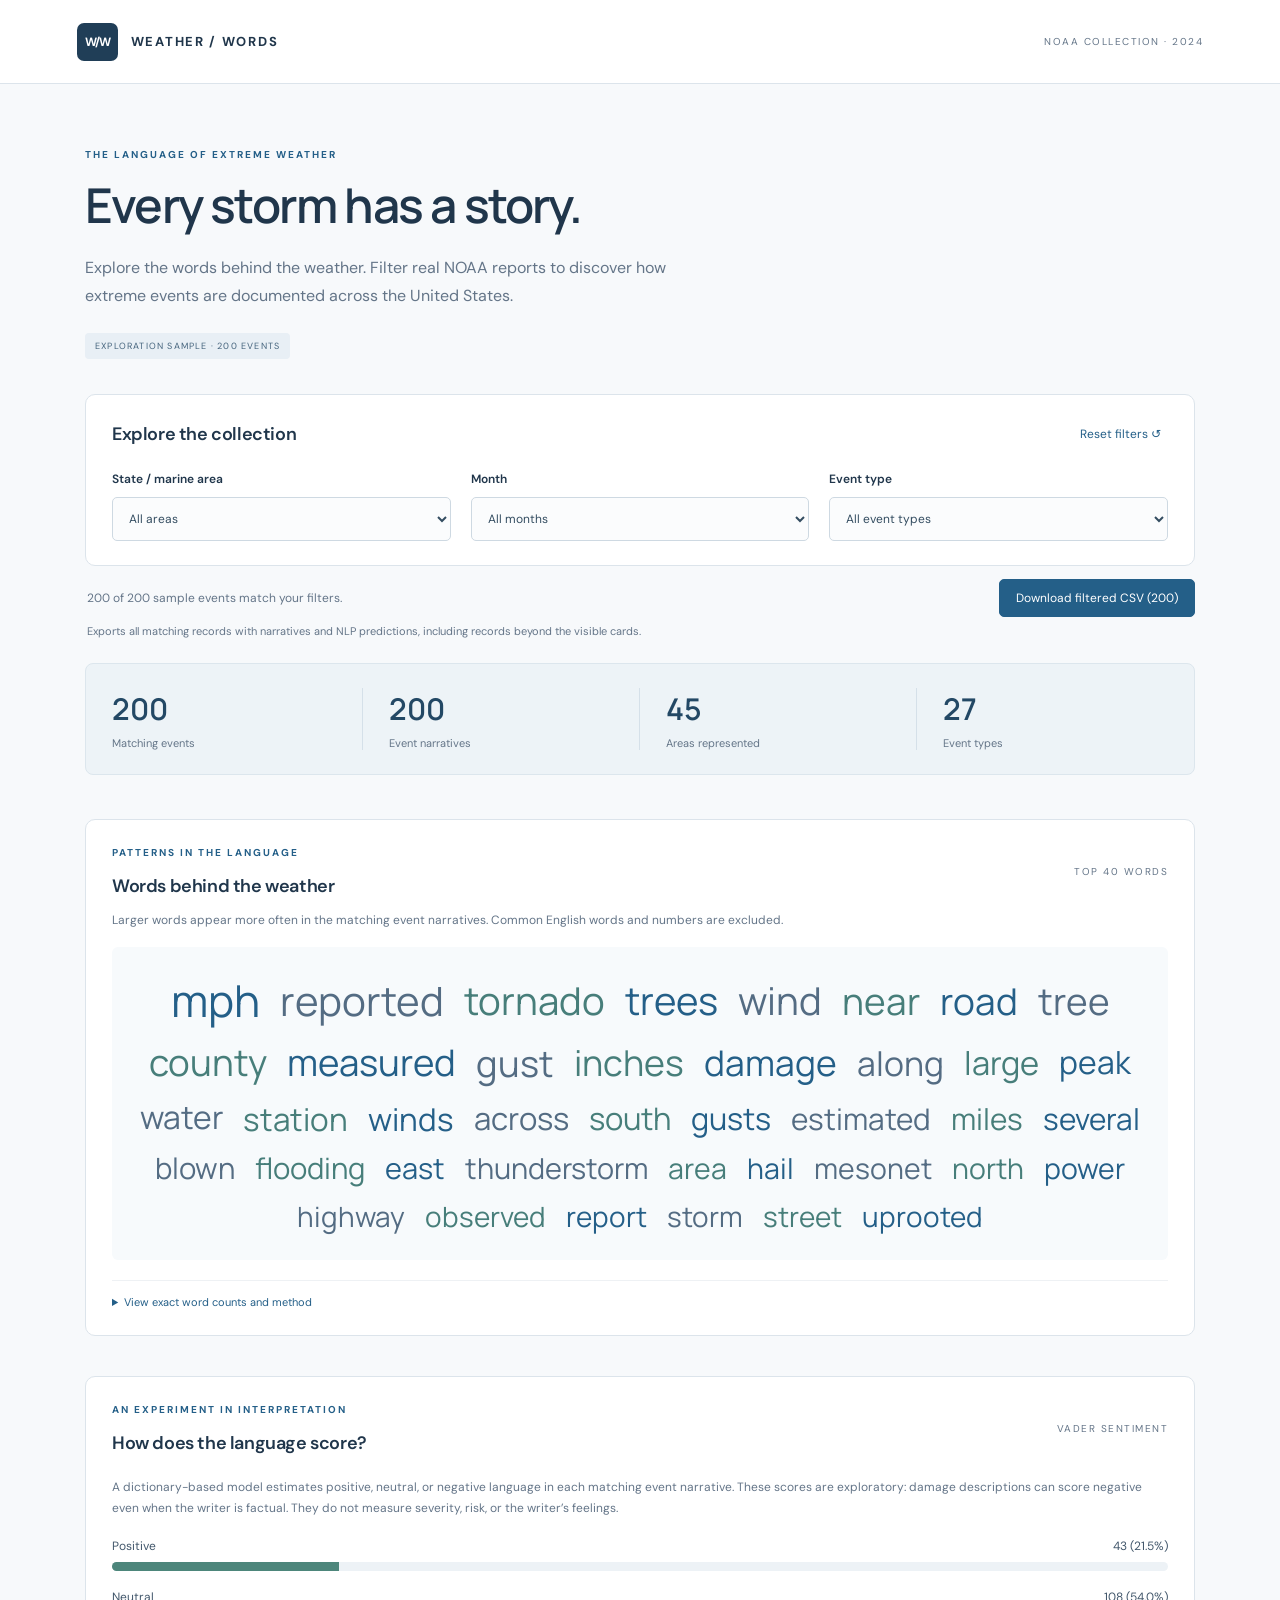
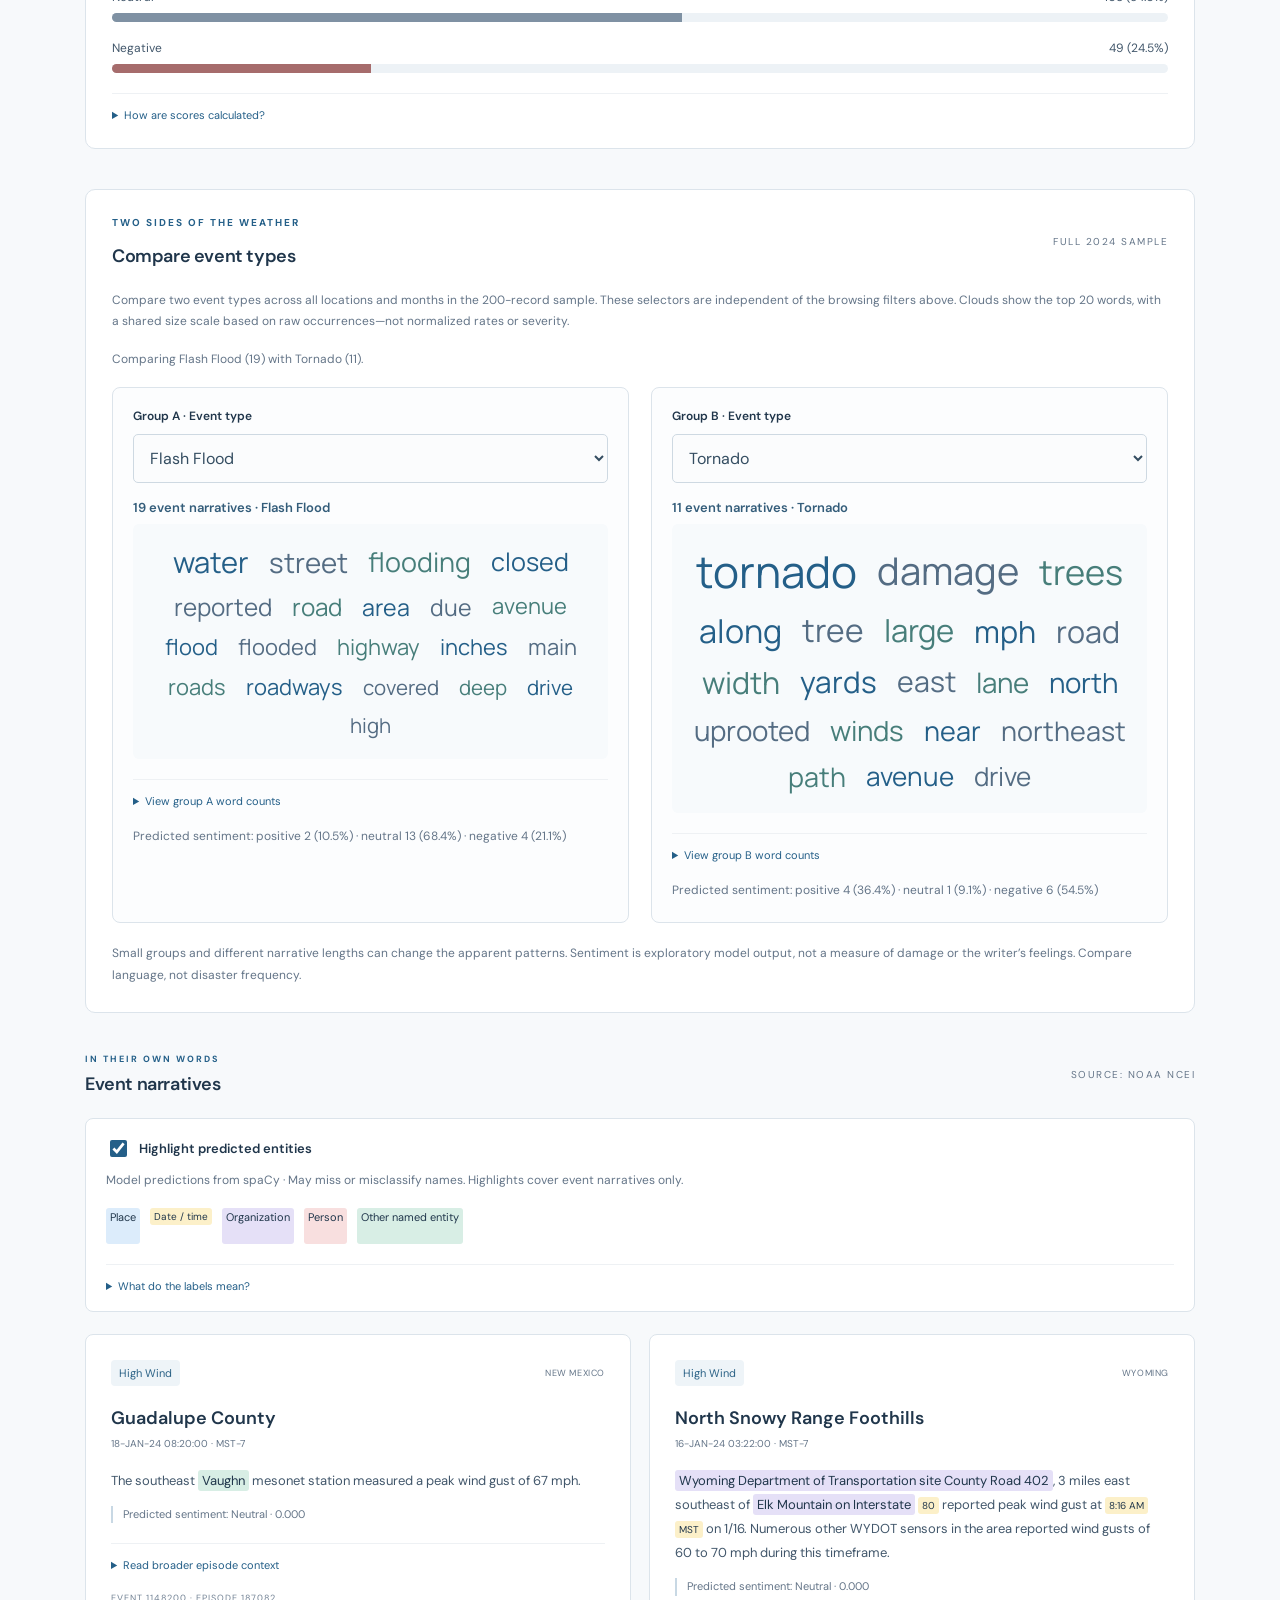
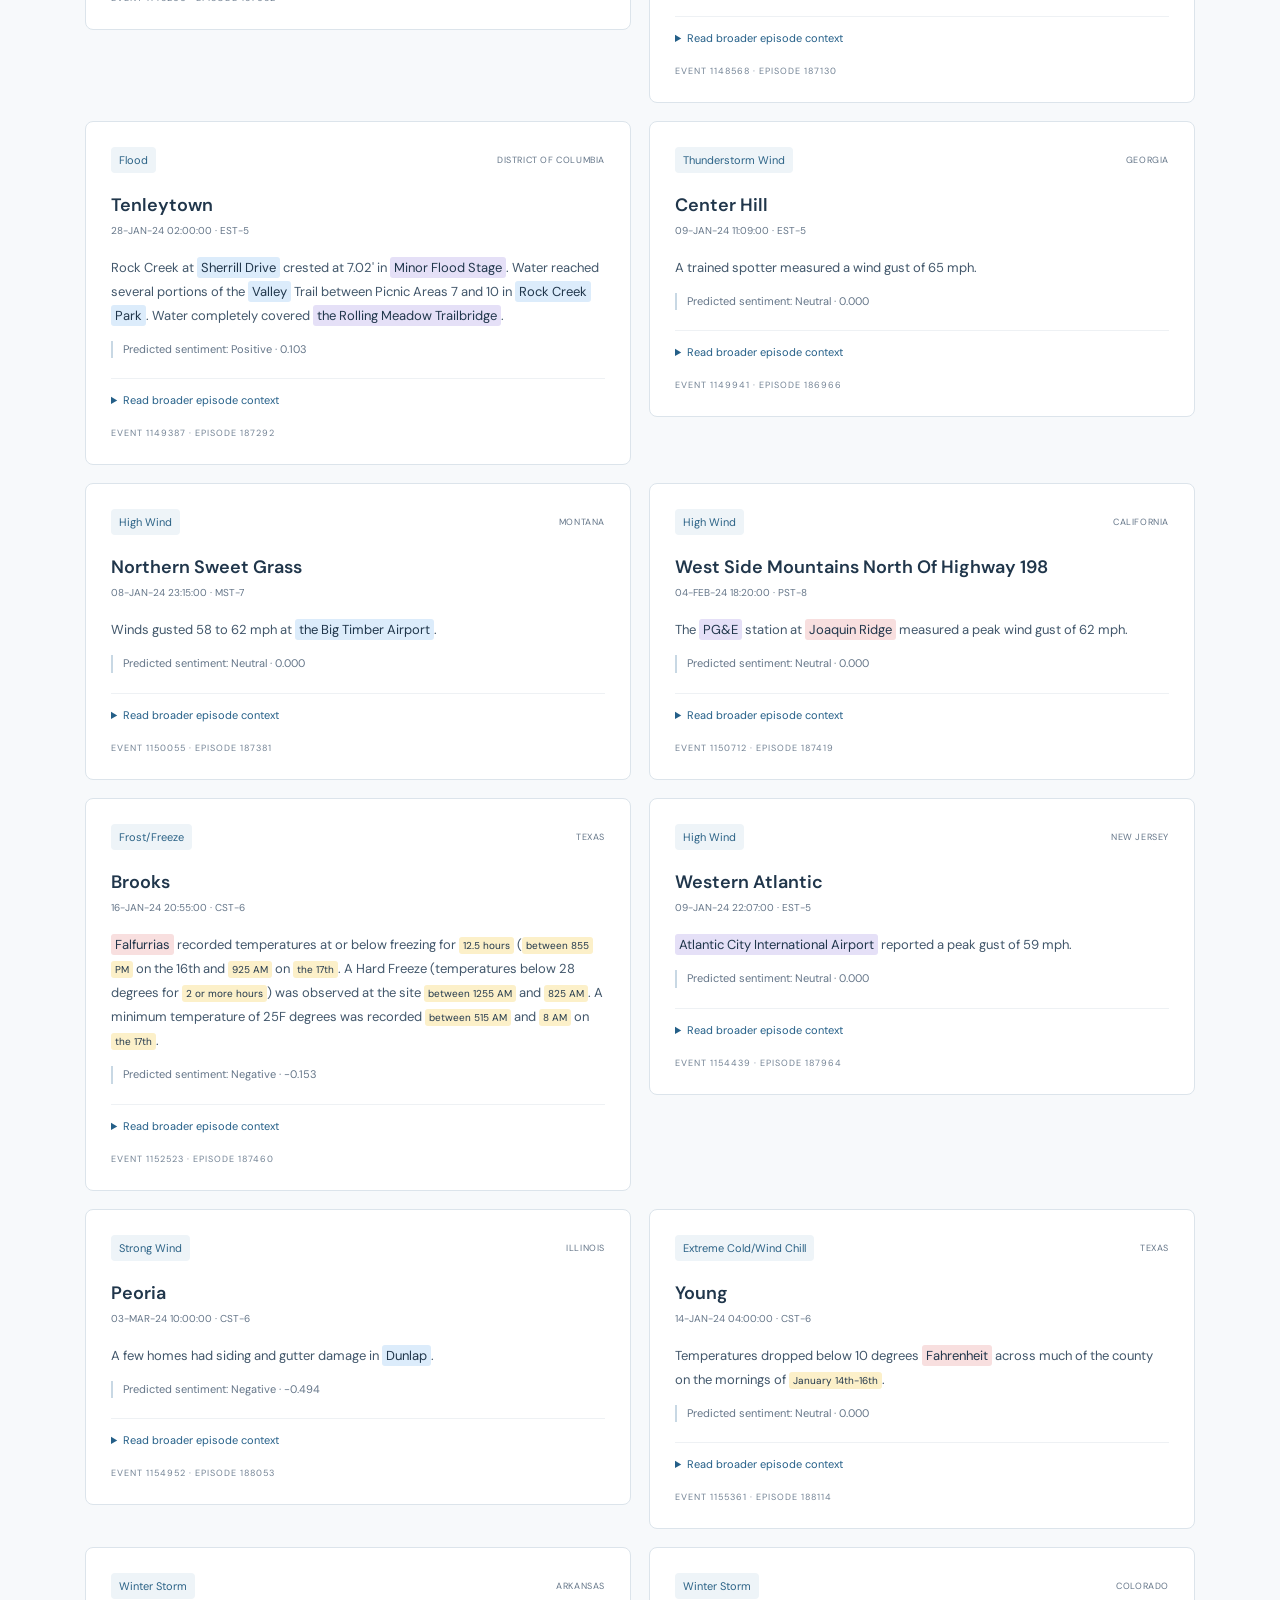
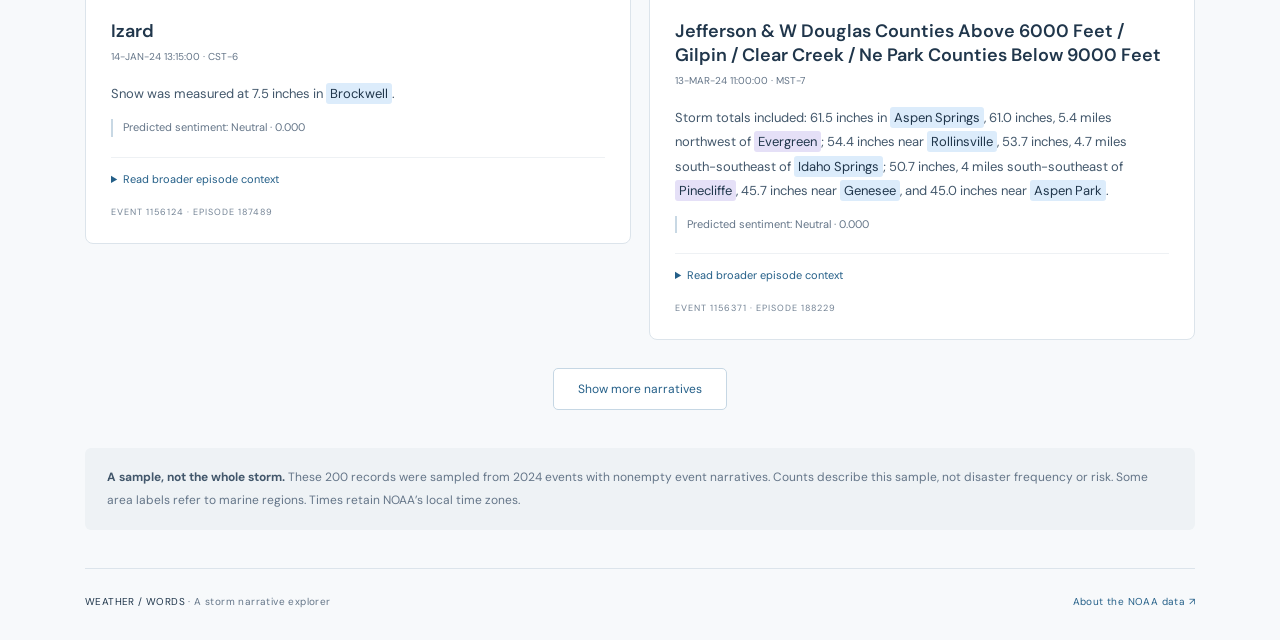
==== commit 1278c966: "Add side-by-side event type comparison" ====
--- a/website/index.html
+++ b/website/index.html
@@ -1,6 +1,6 @@
 <!doctype html>
 <html lang="en">
-<head><meta charset="utf-8"><meta name="viewport" content="width=device-width,initial-scale=1"><title>Weather / Words — Storm narrative explorer</title><link rel="stylesheet" href="styles.css?v=csv-export-2"></head>
+<head><meta charset="utf-8"><meta name="viewport" content="width=device-width,initial-scale=1"><title>Weather / Words — Storm narrative explorer</title><link rel="stylesheet" href="styles.css?v=comparison-1"></head>
 <body>
 <header><a class="brand" href="./"><span class="mark">W/W</span> WEATHER / WORDS</a><span class="edition">NOAA COLLECTION · 2024</span></header>
 <main>
@@ -10,8 +10,9 @@
 <section class="metrics" aria-label="Filtered collection summary"><div><span class="metric" id="count">—</span><span>Matching events</span></div><div><span class="metric" id="narratives">—</span><span>Event narratives</span></div><div><span class="metric" id="areas">—</span><span>Areas represented</span></div><div><span class="metric" id="types">—</span><span>Event types</span></div></section>
 <section class="word-panel" aria-labelledby="words-title"><div class="section-heading"><div><p class="eyebrow">PATTERNS IN THE LANGUAGE</p><h2 id="words-title">Words behind the weather</h2></div><span class="source-label">TOP 40 WORDS</span></div><p class="word-description">Larger words appear more often in the matching event narratives. Common English words and numbers are excluded.</p><div id="word-cloud" class="word-cloud" aria-label="Word frequencies"></div><details class="word-details"><summary>View exact word counts and method</summary><p class="word-description">Counts include every occurrence in event narratives across all matching records, including records beyond the first page. Words are lowercased; punctuation, numbers, and words shorter than three letters are removed. Word forms such as “flood” and “flooding” stay separate. Broader episode context is excluded. Frequency describes language, not storm severity.</p><table><caption>Most frequent words in the filtered narratives</caption><thead><tr><th scope="col">Word</th><th scope="col">Occurrences</th></tr></thead><tbody id="word-counts"></tbody></table></details></section>
 <section class="sentiment-panel" aria-labelledby="sentiment-title"><div class="section-heading"><div><p class="eyebrow">AN EXPERIMENT IN INTERPRETATION</p><h2 id="sentiment-title">How does the language score?</h2></div><span class="source-label">VADER SENTIMENT</span></div><p class="word-description">A dictionary-based model estimates positive, neutral, or negative language in each matching event narrative. These scores are exploratory: damage descriptions can score negative even when the writer is factual. They do not measure severity, risk, or the writer’s feelings.</p><div id="sentiment-summary"></div><details><summary>How are scores calculated?</summary><p class="word-description">VADER 3.3.2 uses word sentiment, punctuation, capitalization, and rules such as negation. Its compound score ranges from −1 to +1. Scores ≥ +0.05 are labeled positive, ≤ −0.05 negative, and the rest neutral. Scores are not probabilities. VADER was designed for social media and has not been validated on this NOAA sample. Each record counts once; no matching records means no distribution. Event narratives only; episode context is excluded.</p></details></section>
+<section class="comparison-panel" aria-labelledby="compare-title"><div class="section-heading"><div><p class="eyebrow">TWO SIDES OF THE WEATHER</p><h2 id="compare-title">Compare event types</h2></div><span class="source-label">FULL 2024 SAMPLE</span></div><p class="word-description">Compare two event types across all locations and months in the 200-record sample. These selectors are independent of the browsing filters above. Clouds show the top 20 words, with a shared size scale based on raw occurrences—not normalized rates or severity.</p><p id="comparison-status" role="status" aria-live="polite" class="word-description">Loading comparison…</p><div class="comparison-grid"><article class="comparison-group" aria-labelledby="compare-label-a"><label id="compare-label-a" for="compare-a">Group A · Event type</label><select id="compare-a" disabled></select><p id="compare-count-a" class="comparison-count"></p><p id="compare-warning-a" class="comparison-warning"></p><div id="compare-cloud-a" class="word-cloud" aria-label="Group A word frequencies"></div><details class="word-details"><summary>View group A word counts</summary><table><caption>Group A · Top words and raw occurrences</caption><thead><tr><th scope="col">Word</th><th scope="col">Occurrences</th></tr></thead><tbody id="compare-words-a"></tbody></table></details><p id="compare-sentiment-a" class="word-description"></p></article><article class="comparison-group" aria-labelledby="compare-label-b"><label id="compare-label-b" for="compare-b">Group B · Event type</label><select id="compare-b" disabled></select><p id="compare-count-b" class="comparison-count"></p><p id="compare-warning-b" class="comparison-warning"></p><div id="compare-cloud-b" class="word-cloud" aria-label="Group B word frequencies"></div><details class="word-details"><summary>View group B word counts</summary><table><caption>Group B · Top words and raw occurrences</caption><thead><tr><th scope="col">Word</th><th scope="col">Occurrences</th></tr></thead><tbody id="compare-words-b"></tbody></table></details><p id="compare-sentiment-b" class="word-description"></p></article></div><p class="word-description comparison-footnote">Small groups and different narrative lengths can change the apparent patterns. Sentiment is exploratory model output, not a measure of damage or the writer’s feelings. Compare language, not disaster frequency.</p></section>
 <section class="results" aria-labelledby="results-title"><div class="section-heading"><div><p class="eyebrow">IN THEIR OWN WORDS</p><h2 id="results-title">Event narratives</h2></div><span class="source-label">SOURCE: NOAA NCEI</span></div><div class="entity-controls"><label class="toggle"><input type="checkbox" id="highlight" checked> Highlight predicted entities</label><p class="word-description">Model predictions from spaCy · May miss or misclassify names. Highlights cover event narratives only.</p><div class="entity-legend"><span class="entity place">Place</span><span class="entity date">Date / time</span><span class="entity org">Organization</span><span class="entity person">Person</span><span class="entity other">Other named entity</span></div><details><summary>What do the labels mean?</summary><p class="word-description">Places include geopolitical areas, natural features, and facilities. Other named entities include named events, products, and works. Hover over a highlight or focus it with your keyboard to see its model label. Numeric quantities are left unhighlighted. A person or language label is adjusted to a place when the entire name matches a location field in the same NOAA record, ignoring case and repeated spaces. Highlight tooltips identify these adjustments. This context rule can still be wrong; labels are not verified facts.</p></details></div><div id="cards"></div><button class="more" id="more" hidden>Show more narratives</button></section>
 <aside class="note"><strong>A sample, not the whole storm.</strong> These 200 records were sampled from 2024 events with nonempty event narratives. Counts describe this sample, not disaster frequency or risk. Some area labels refer to marine regions. Times retain NOAA’s local time zones.</aside>
 <footer><span>WEATHER / WORDS <span class="muted">· A storm narrative explorer</span></span><a href="https://www.ncei.noaa.gov/stormevents/" target="_blank" rel="noopener noreferrer">About the NOAA data ↗</a></footer>
-</main><script type="module" src="app.js?v=csv-export-2"></script>
+</main><script type="module" src="app.js?v=comparison-1"></script>
 </body></html>
--- a/website/styles.css
+++ b/website/styles.css
@@ -4,3 +4,4 @@
 .entity-controls{margin:0 0 22px;padding:18px 20px;border:1px solid var(--line);border-radius:8px;background:white}.toggle{display:flex;align-items:center;gap:9px;font-size:13px;margin-bottom:10px}.toggle input{width:17px;height:17px;accent-color:var(--blue)}.entity-legend{display:flex;flex-wrap:wrap;gap:10px;font-size:11px}.entity{padding:2px 4px;border-radius:3px;color:#20364b;box-decoration-break:clone;-webkit-box-decoration-break:clone}.entity.place{background:#dcecfb}.entity.date{background:#fcf0c9}.entity.org{background:#e5e0f7}.entity.person{background:#f8dfdf}.entity.other{background:#d8eee5}mark.entity:focus-visible{outline:2px solid var(--blue);outline-offset:2px}.entity-controls details .word-description{margin:14px 0 0}
 .sentiment-panel{background:white;border:1px solid var(--line);border-radius:10px;padding:26px;margin-bottom:40px}.sentiment-row{display:grid;grid-template-columns:1fr auto;gap:8px;font-size:12px;color:#42576b;margin:18px 0}.sentiment-track{grid-column:1/-1;background:#edf2f6;height:9px;border-radius:5px;overflow:hidden}.sentiment-bar{height:100%;background:#7f91a3}.sentiment-bar.positive{background:#4d867b}.sentiment-bar.negative{background:#a66c6c}.sentiment-caption{font-size:11px;color:#647588;border-left:2px solid #c8d8e4;padding-left:10px;line-height:1.6}.sentiment-panel details p{margin-top:14px}@media(max-width:700px){.sentiment-panel{padding:20px}}
 .collection-actions{display:flex;justify-content:space-between;align-items:center;gap:16px;margin-top:8px}.download{background:#245f88;border:1px solid #245f88;color:white;border-radius:5px;padding:10px 16px;font-size:12px;flex-shrink:0}.download:hover{background:#1d4c6d}.download:disabled{background:#e4ebf0;color:#708293;border-color:#d7e0e8;cursor:not-allowed}.export-note{font-size:11px;color:var(--muted);line-height:1.7;margin:0 2px 16px}@media(max-width:700px){.collection-actions{align-items:flex-start;flex-direction:column;gap:0;margin-bottom:12px}.collection-actions #status{margin-bottom:10px}}
+.comparison-panel{background:white;border:1px solid var(--line);border-radius:10px;padding:26px;margin-bottom:40px}.comparison-grid{display:grid;grid-template-columns:repeat(2,minmax(0,1fr));gap:22px}.comparison-group{min-width:0;padding:20px;border:1px solid var(--line);border-radius:8px;background:#fcfdfe}.comparison-group select{margin-top:10px}.comparison-count{font-size:13px;font-weight:600;color:#345d7a;margin:16px 0 8px}.comparison-warning{font-size:11px;line-height:1.7;color:#805d24;margin:0 0 14px}.comparison-warning:empty{display:none}.comparison-group .word-cloud{min-height:230px;padding:20px 10px}.comparison-group>.word-description{margin:18px 0 0}.comparison-footnote{margin:20px 0 0}@media(max-width:700px){.comparison-panel{padding:20px}.comparison-grid{grid-template-columns:1fr}.comparison-group{padding:16px}.comparison-group .word-cloud{min-height:160px}}
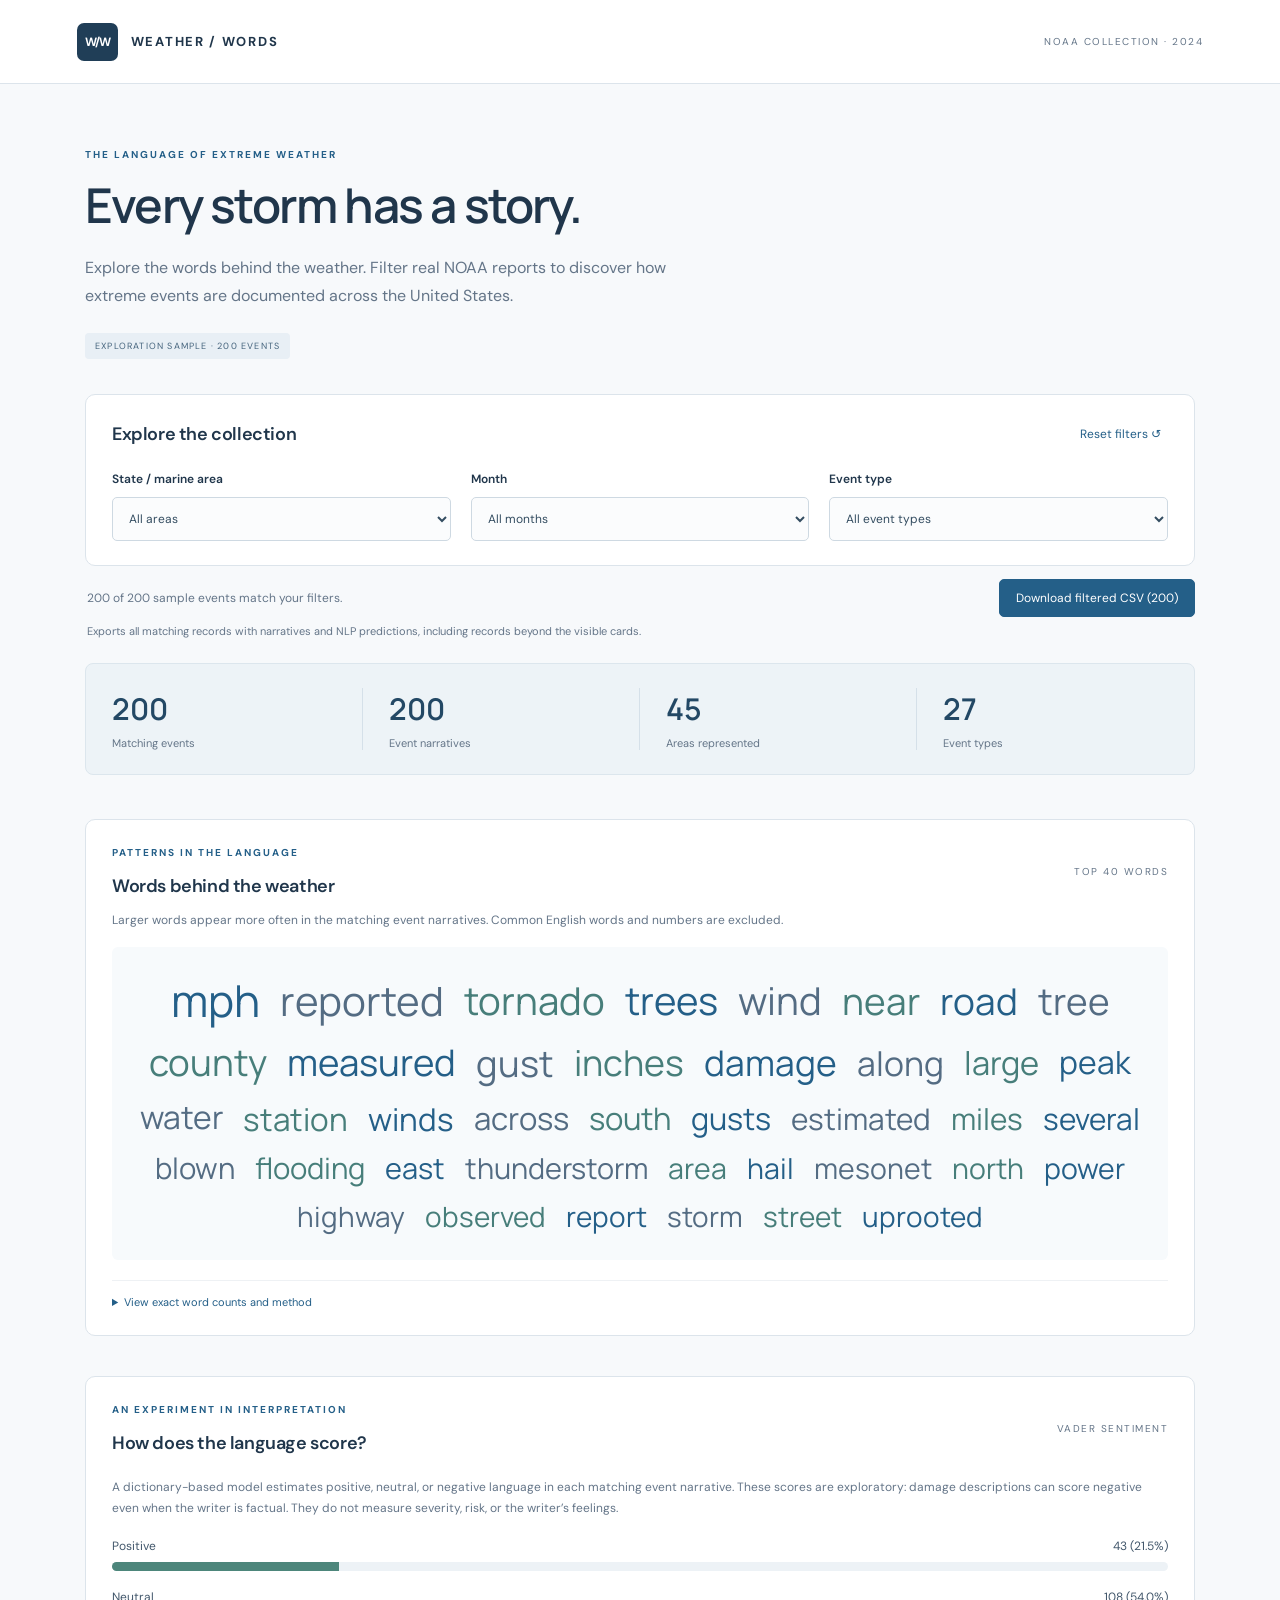
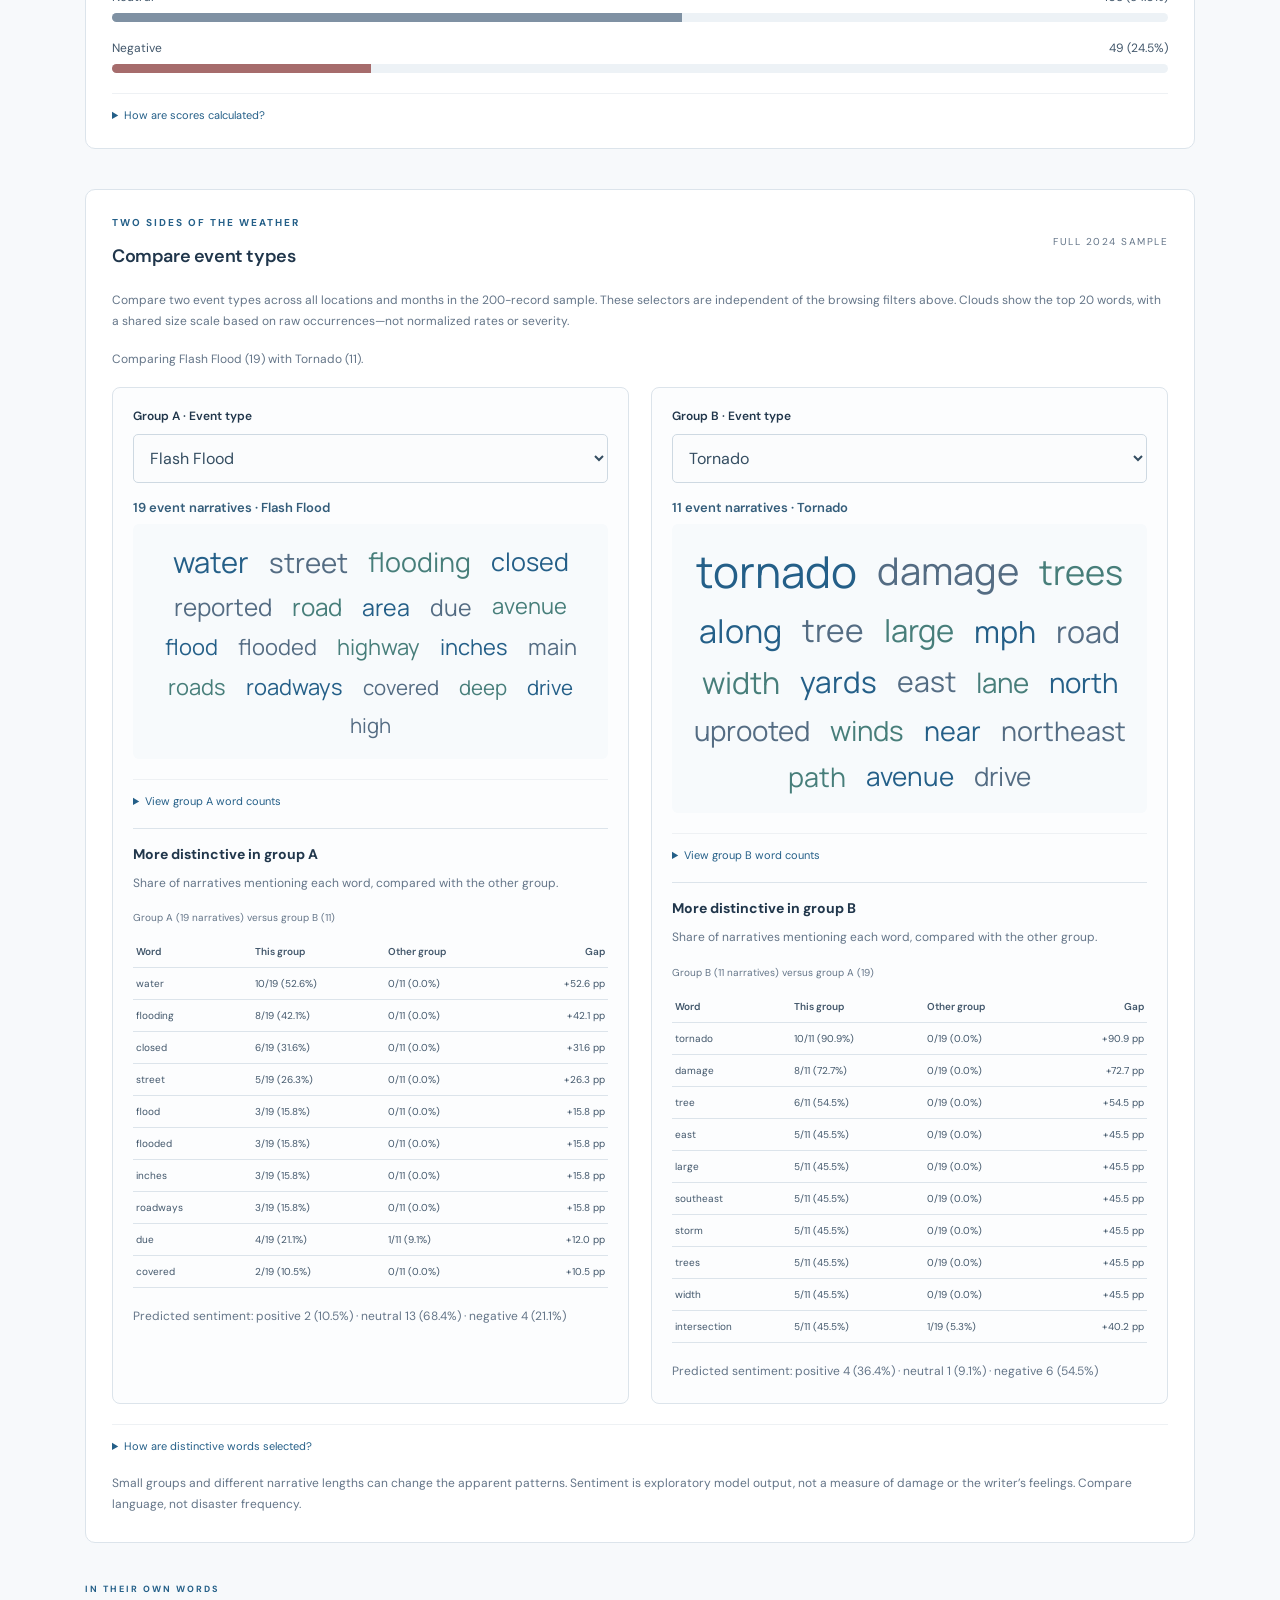
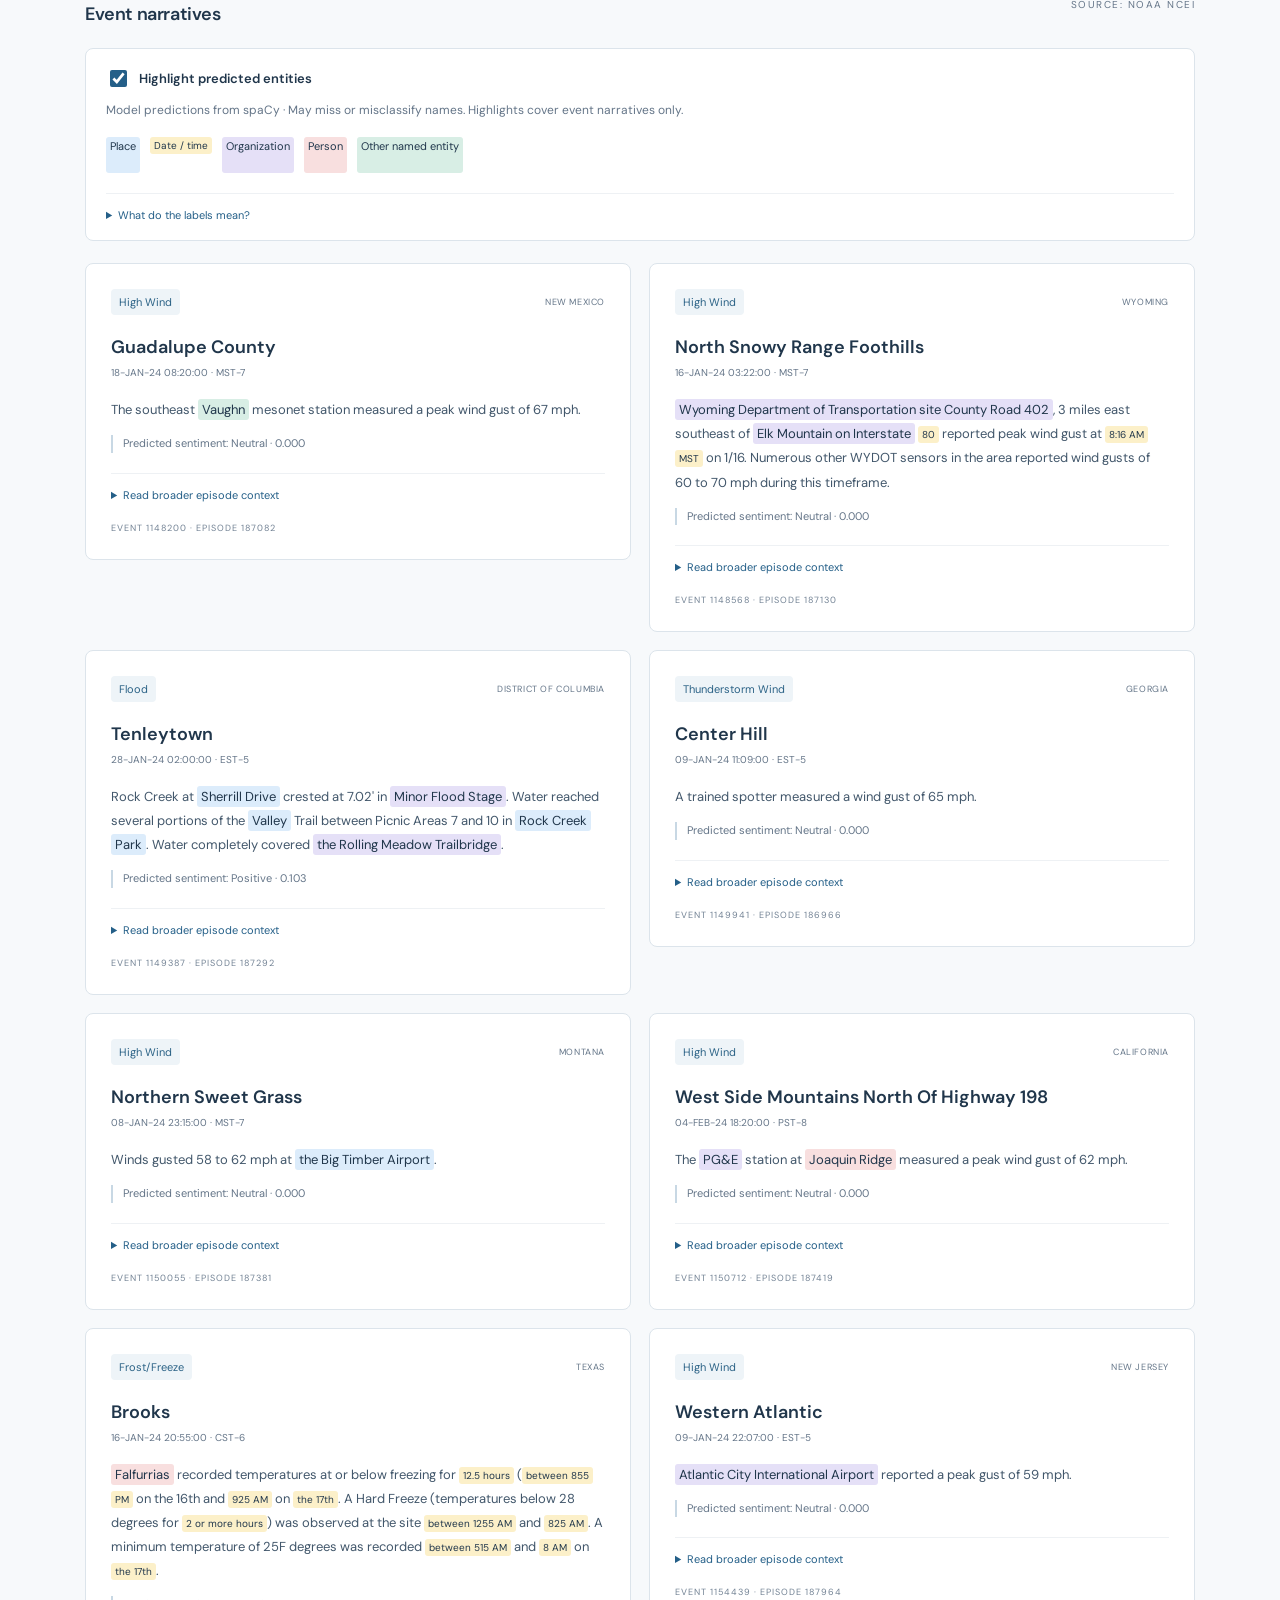
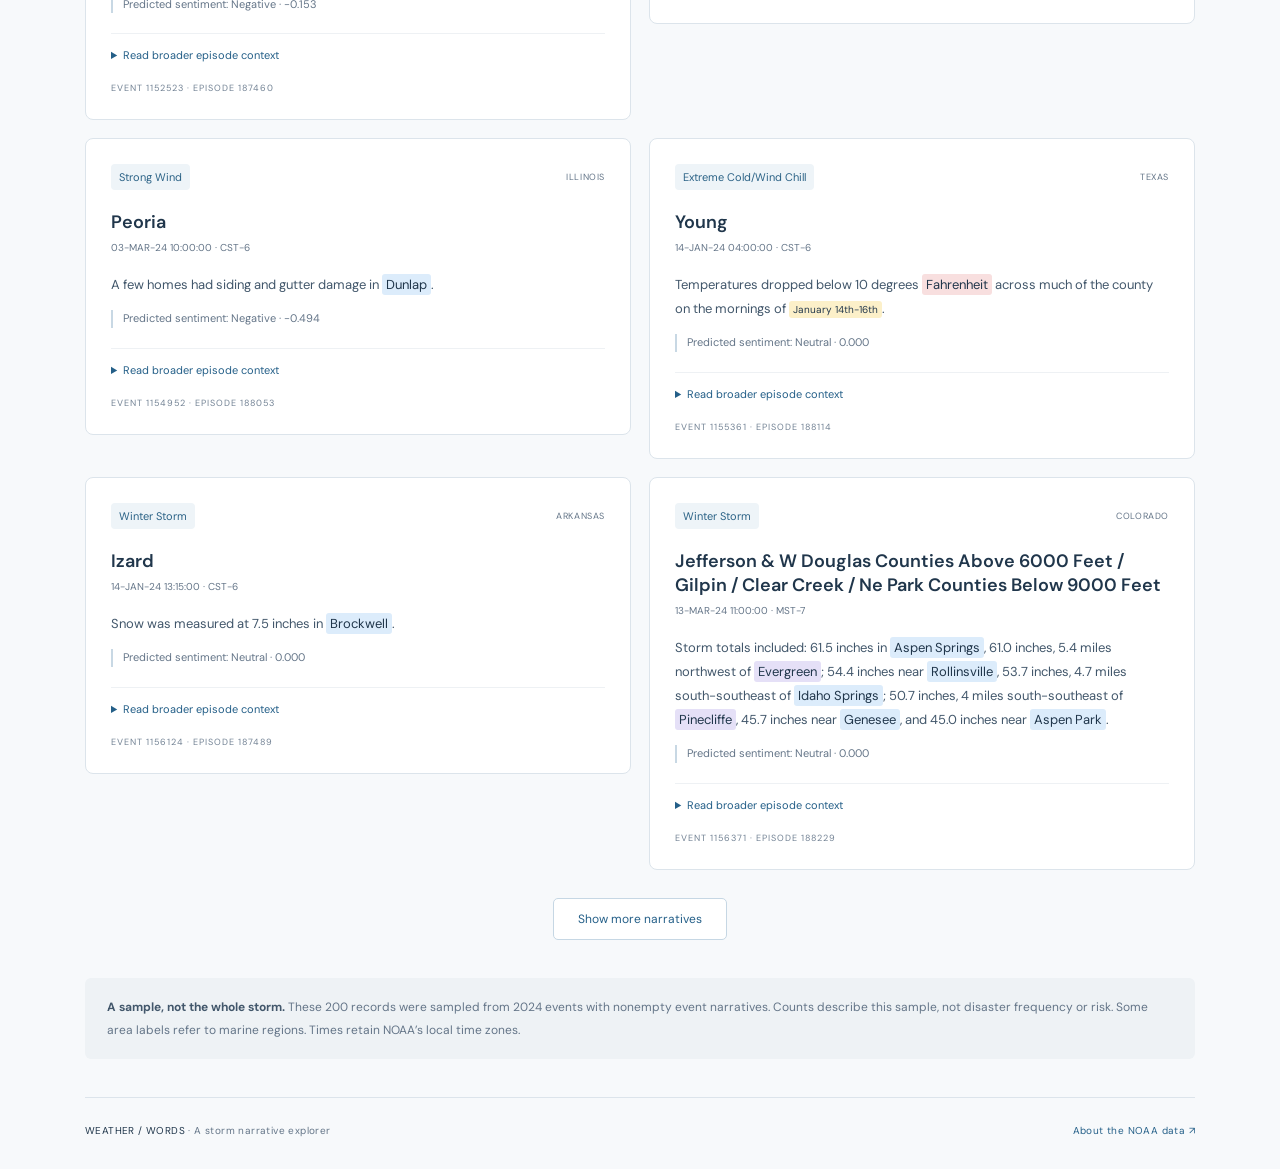
==== commit 848d378f: "Add distinctive word comparisons by narrative prevalence" ====
--- a/website/index.html
+++ b/website/index.html
@@ -1,6 +1,6 @@
 <!doctype html>
 <html lang="en">
-<head><meta charset="utf-8"><meta name="viewport" content="width=device-width,initial-scale=1"><title>Weather / Words — Storm narrative explorer</title><link rel="stylesheet" href="styles.css?v=comparison-1"></head>
+<head><meta charset="utf-8"><meta name="viewport" content="width=device-width,initial-scale=1"><title>Weather / Words — Storm narrative explorer</title><link rel="stylesheet" href="styles.css?v=distinctive-1"></head>
 <body>
 <header><a class="brand" href="./"><span class="mark">W/W</span> WEATHER / WORDS</a><span class="edition">NOAA COLLECTION · 2024</span></header>
 <main>
@@ -10,9 +10,9 @@
 <section class="metrics" aria-label="Filtered collection summary"><div><span class="metric" id="count">—</span><span>Matching events</span></div><div><span class="metric" id="narratives">—</span><span>Event narratives</span></div><div><span class="metric" id="areas">—</span><span>Areas represented</span></div><div><span class="metric" id="types">—</span><span>Event types</span></div></section>
 <section class="word-panel" aria-labelledby="words-title"><div class="section-heading"><div><p class="eyebrow">PATTERNS IN THE LANGUAGE</p><h2 id="words-title">Words behind the weather</h2></div><span class="source-label">TOP 40 WORDS</span></div><p class="word-description">Larger words appear more often in the matching event narratives. Common English words and numbers are excluded.</p><div id="word-cloud" class="word-cloud" aria-label="Word frequencies"></div><details class="word-details"><summary>View exact word counts and method</summary><p class="word-description">Counts include every occurrence in event narratives across all matching records, including records beyond the first page. Words are lowercased; punctuation, numbers, and words shorter than three letters are removed. Word forms such as “flood” and “flooding” stay separate. Broader episode context is excluded. Frequency describes language, not storm severity.</p><table><caption>Most frequent words in the filtered narratives</caption><thead><tr><th scope="col">Word</th><th scope="col">Occurrences</th></tr></thead><tbody id="word-counts"></tbody></table></details></section>
 <section class="sentiment-panel" aria-labelledby="sentiment-title"><div class="section-heading"><div><p class="eyebrow">AN EXPERIMENT IN INTERPRETATION</p><h2 id="sentiment-title">How does the language score?</h2></div><span class="source-label">VADER SENTIMENT</span></div><p class="word-description">A dictionary-based model estimates positive, neutral, or negative language in each matching event narrative. These scores are exploratory: damage descriptions can score negative even when the writer is factual. They do not measure severity, risk, or the writer’s feelings.</p><div id="sentiment-summary"></div><details><summary>How are scores calculated?</summary><p class="word-description">VADER 3.3.2 uses word sentiment, punctuation, capitalization, and rules such as negation. Its compound score ranges from −1 to +1. Scores ≥ +0.05 are labeled positive, ≤ −0.05 negative, and the rest neutral. Scores are not probabilities. VADER was designed for social media and has not been validated on this NOAA sample. Each record counts once; no matching records means no distribution. Event narratives only; episode context is excluded.</p></details></section>
-<section class="comparison-panel" aria-labelledby="compare-title"><div class="section-heading"><div><p class="eyebrow">TWO SIDES OF THE WEATHER</p><h2 id="compare-title">Compare event types</h2></div><span class="source-label">FULL 2024 SAMPLE</span></div><p class="word-description">Compare two event types across all locations and months in the 200-record sample. These selectors are independent of the browsing filters above. Clouds show the top 20 words, with a shared size scale based on raw occurrences—not normalized rates or severity.</p><p id="comparison-status" role="status" aria-live="polite" class="word-description">Loading comparison…</p><div class="comparison-grid"><article class="comparison-group" aria-labelledby="compare-label-a"><label id="compare-label-a" for="compare-a">Group A · Event type</label><select id="compare-a" disabled></select><p id="compare-count-a" class="comparison-count"></p><p id="compare-warning-a" class="comparison-warning"></p><div id="compare-cloud-a" class="word-cloud" aria-label="Group A word frequencies"></div><details class="word-details"><summary>View group A word counts</summary><table><caption>Group A · Top words and raw occurrences</caption><thead><tr><th scope="col">Word</th><th scope="col">Occurrences</th></tr></thead><tbody id="compare-words-a"></tbody></table></details><p id="compare-sentiment-a" class="word-description"></p></article><article class="comparison-group" aria-labelledby="compare-label-b"><label id="compare-label-b" for="compare-b">Group B · Event type</label><select id="compare-b" disabled></select><p id="compare-count-b" class="comparison-count"></p><p id="compare-warning-b" class="comparison-warning"></p><div id="compare-cloud-b" class="word-cloud" aria-label="Group B word frequencies"></div><details class="word-details"><summary>View group B word counts</summary><table><caption>Group B · Top words and raw occurrences</caption><thead><tr><th scope="col">Word</th><th scope="col">Occurrences</th></tr></thead><tbody id="compare-words-b"></tbody></table></details><p id="compare-sentiment-b" class="word-description"></p></article></div><p class="word-description comparison-footnote">Small groups and different narrative lengths can change the apparent patterns. Sentiment is exploratory model output, not a measure of damage or the writer’s feelings. Compare language, not disaster frequency.</p></section>
+<section class="comparison-panel" aria-labelledby="compare-title"><div class="section-heading"><div><p class="eyebrow">TWO SIDES OF THE WEATHER</p><h2 id="compare-title">Compare event types</h2></div><span class="source-label">FULL 2024 SAMPLE</span></div><p class="word-description">Compare two event types across all locations and months in the 200-record sample. These selectors are independent of the browsing filters above. Clouds show the top 20 words, with a shared size scale based on raw occurrences—not normalized rates or severity.</p><p id="comparison-status" role="status" aria-live="polite" class="word-description">Loading comparison…</p><div class="comparison-grid"><article class="comparison-group" aria-labelledby="compare-label-a"><label id="compare-label-a" for="compare-a">Group A · Event type</label><select id="compare-a" disabled></select><p id="compare-count-a" class="comparison-count"></p><p id="compare-warning-a" class="comparison-warning"></p><div id="compare-cloud-a" class="word-cloud" aria-label="Group A word frequencies"></div><details class="word-details"><summary>View group A word counts</summary><table><caption>Group A · Top words and raw occurrences</caption><thead><tr><th scope="col">Word</th><th scope="col">Occurrences</th></tr></thead><tbody id="compare-words-a"></tbody></table></details><section class="distinctive" aria-labelledby="distinctive-title-a"><h3 id="distinctive-title-a">More distinctive in group A</h3><p class="word-description">Share of narratives mentioning each word, compared with the other group.</p><div id="distinctive-a"></div></section><p id="compare-sentiment-a" class="word-description"></p></article><article class="comparison-group" aria-labelledby="compare-label-b"><label id="compare-label-b" for="compare-b">Group B · Event type</label><select id="compare-b" disabled></select><p id="compare-count-b" class="comparison-count"></p><p id="compare-warning-b" class="comparison-warning"></p><div id="compare-cloud-b" class="word-cloud" aria-label="Group B word frequencies"></div><details class="word-details"><summary>View group B word counts</summary><table><caption>Group B · Top words and raw occurrences</caption><thead><tr><th scope="col">Word</th><th scope="col">Occurrences</th></tr></thead><tbody id="compare-words-b"></tbody></table></details><section class="distinctive" aria-labelledby="distinctive-title-b"><h3 id="distinctive-title-b">More distinctive in group B</h3><p class="word-description">Share of narratives mentioning each word, compared with the other group.</p><div id="distinctive-b"></div></section><p id="compare-sentiment-b" class="word-description"></p></article></div><details class="distinctive-method"><summary>How are distinctive words selected?</summary><p class="word-description">Each word counts once per event narrative. We subtract the other group’s share of narratives mentioning that word from this group’s share, then rank the positive differences. Only words appearing in at least two narratives in this group are included; the top 10 are shown. The gap is measured in percentage points (pp). We use the same common-word filtering as the word clouds and exclude episode context. These descriptive differences are not tests of statistical significance. Small groups and longer reports can still skew the results.</p></details><p class="word-description comparison-footnote">Small groups and different narrative lengths can change the apparent patterns. Sentiment is exploratory model output, not a measure of damage or the writer’s feelings. Compare language, not disaster frequency.</p></section>
 <section class="results" aria-labelledby="results-title"><div class="section-heading"><div><p class="eyebrow">IN THEIR OWN WORDS</p><h2 id="results-title">Event narratives</h2></div><span class="source-label">SOURCE: NOAA NCEI</span></div><div class="entity-controls"><label class="toggle"><input type="checkbox" id="highlight" checked> Highlight predicted entities</label><p class="word-description">Model predictions from spaCy · May miss or misclassify names. Highlights cover event narratives only.</p><div class="entity-legend"><span class="entity place">Place</span><span class="entity date">Date / time</span><span class="entity org">Organization</span><span class="entity person">Person</span><span class="entity other">Other named entity</span></div><details><summary>What do the labels mean?</summary><p class="word-description">Places include geopolitical areas, natural features, and facilities. Other named entities include named events, products, and works. Hover over a highlight or focus it with your keyboard to see its model label. Numeric quantities are left unhighlighted. A person or language label is adjusted to a place when the entire name matches a location field in the same NOAA record, ignoring case and repeated spaces. Highlight tooltips identify these adjustments. This context rule can still be wrong; labels are not verified facts.</p></details></div><div id="cards"></div><button class="more" id="more" hidden>Show more narratives</button></section>
 <aside class="note"><strong>A sample, not the whole storm.</strong> These 200 records were sampled from 2024 events with nonempty event narratives. Counts describe this sample, not disaster frequency or risk. Some area labels refer to marine regions. Times retain NOAA’s local time zones.</aside>
 <footer><span>WEATHER / WORDS <span class="muted">· A storm narrative explorer</span></span><a href="https://www.ncei.noaa.gov/stormevents/" target="_blank" rel="noopener noreferrer">About the NOAA data ↗</a></footer>
-</main><script type="module" src="app.js?v=comparison-1"></script>
+</main><script type="module" src="app.js?v=distinctive-1"></script>
 </body></html>
--- a/website/styles.css
+++ b/website/styles.css
@@ -5,3 +5,4 @@
 .sentiment-panel{background:white;border:1px solid var(--line);border-radius:10px;padding:26px;margin-bottom:40px}.sentiment-row{display:grid;grid-template-columns:1fr auto;gap:8px;font-size:12px;color:#42576b;margin:18px 0}.sentiment-track{grid-column:1/-1;background:#edf2f6;height:9px;border-radius:5px;overflow:hidden}.sentiment-bar{height:100%;background:#7f91a3}.sentiment-bar.positive{background:#4d867b}.sentiment-bar.negative{background:#a66c6c}.sentiment-caption{font-size:11px;color:#647588;border-left:2px solid #c8d8e4;padding-left:10px;line-height:1.6}.sentiment-panel details p{margin-top:14px}@media(max-width:700px){.sentiment-panel{padding:20px}}
 .collection-actions{display:flex;justify-content:space-between;align-items:center;gap:16px;margin-top:8px}.download{background:#245f88;border:1px solid #245f88;color:white;border-radius:5px;padding:10px 16px;font-size:12px;flex-shrink:0}.download:hover{background:#1d4c6d}.download:disabled{background:#e4ebf0;color:#708293;border-color:#d7e0e8;cursor:not-allowed}.export-note{font-size:11px;color:var(--muted);line-height:1.7;margin:0 2px 16px}@media(max-width:700px){.collection-actions{align-items:flex-start;flex-direction:column;gap:0;margin-bottom:12px}.collection-actions #status{margin-bottom:10px}}
 .comparison-panel{background:white;border:1px solid var(--line);border-radius:10px;padding:26px;margin-bottom:40px}.comparison-grid{display:grid;grid-template-columns:repeat(2,minmax(0,1fr));gap:22px}.comparison-group{min-width:0;padding:20px;border:1px solid var(--line);border-radius:8px;background:#fcfdfe}.comparison-group select{margin-top:10px}.comparison-count{font-size:13px;font-weight:600;color:#345d7a;margin:16px 0 8px}.comparison-warning{font-size:11px;line-height:1.7;color:#805d24;margin:0 0 14px}.comparison-warning:empty{display:none}.comparison-group .word-cloud{min-height:230px;padding:20px 10px}.comparison-group>.word-description{margin:18px 0 0}.comparison-footnote{margin:20px 0 0}@media(max-width:700px){.comparison-panel{padding:20px}.comparison-grid{grid-template-columns:1fr}.comparison-group{padding:16px}.comparison-group .word-cloud{min-height:160px}}
+.distinctive{border-top:1px solid var(--line);margin-top:20px;padding-top:16px}.distinctive h3{font-size:14px;margin:0 0 10px}.distinctive table{border-collapse:collapse;width:100%;font-size:10px;color:#42576b;table-layout:fixed}.distinctive caption{text-align:left;color:var(--muted);font-size:10px;line-height:1.6;margin:0 0 10px}.distinctive td,.distinctive th{text-align:left;padding:9px 3px;border-bottom:1px solid var(--line);overflow-wrap:anywhere;vertical-align:top;font-weight:400}.distinctive thead th{font-weight:600}.distinctive th:first-child{width:25%}.distinctive td:last-child,.distinctive th:last-child{text-align:right;width:19%}.distinctive-method{margin-top:20px}.distinctive-method p{margin-top:12px}
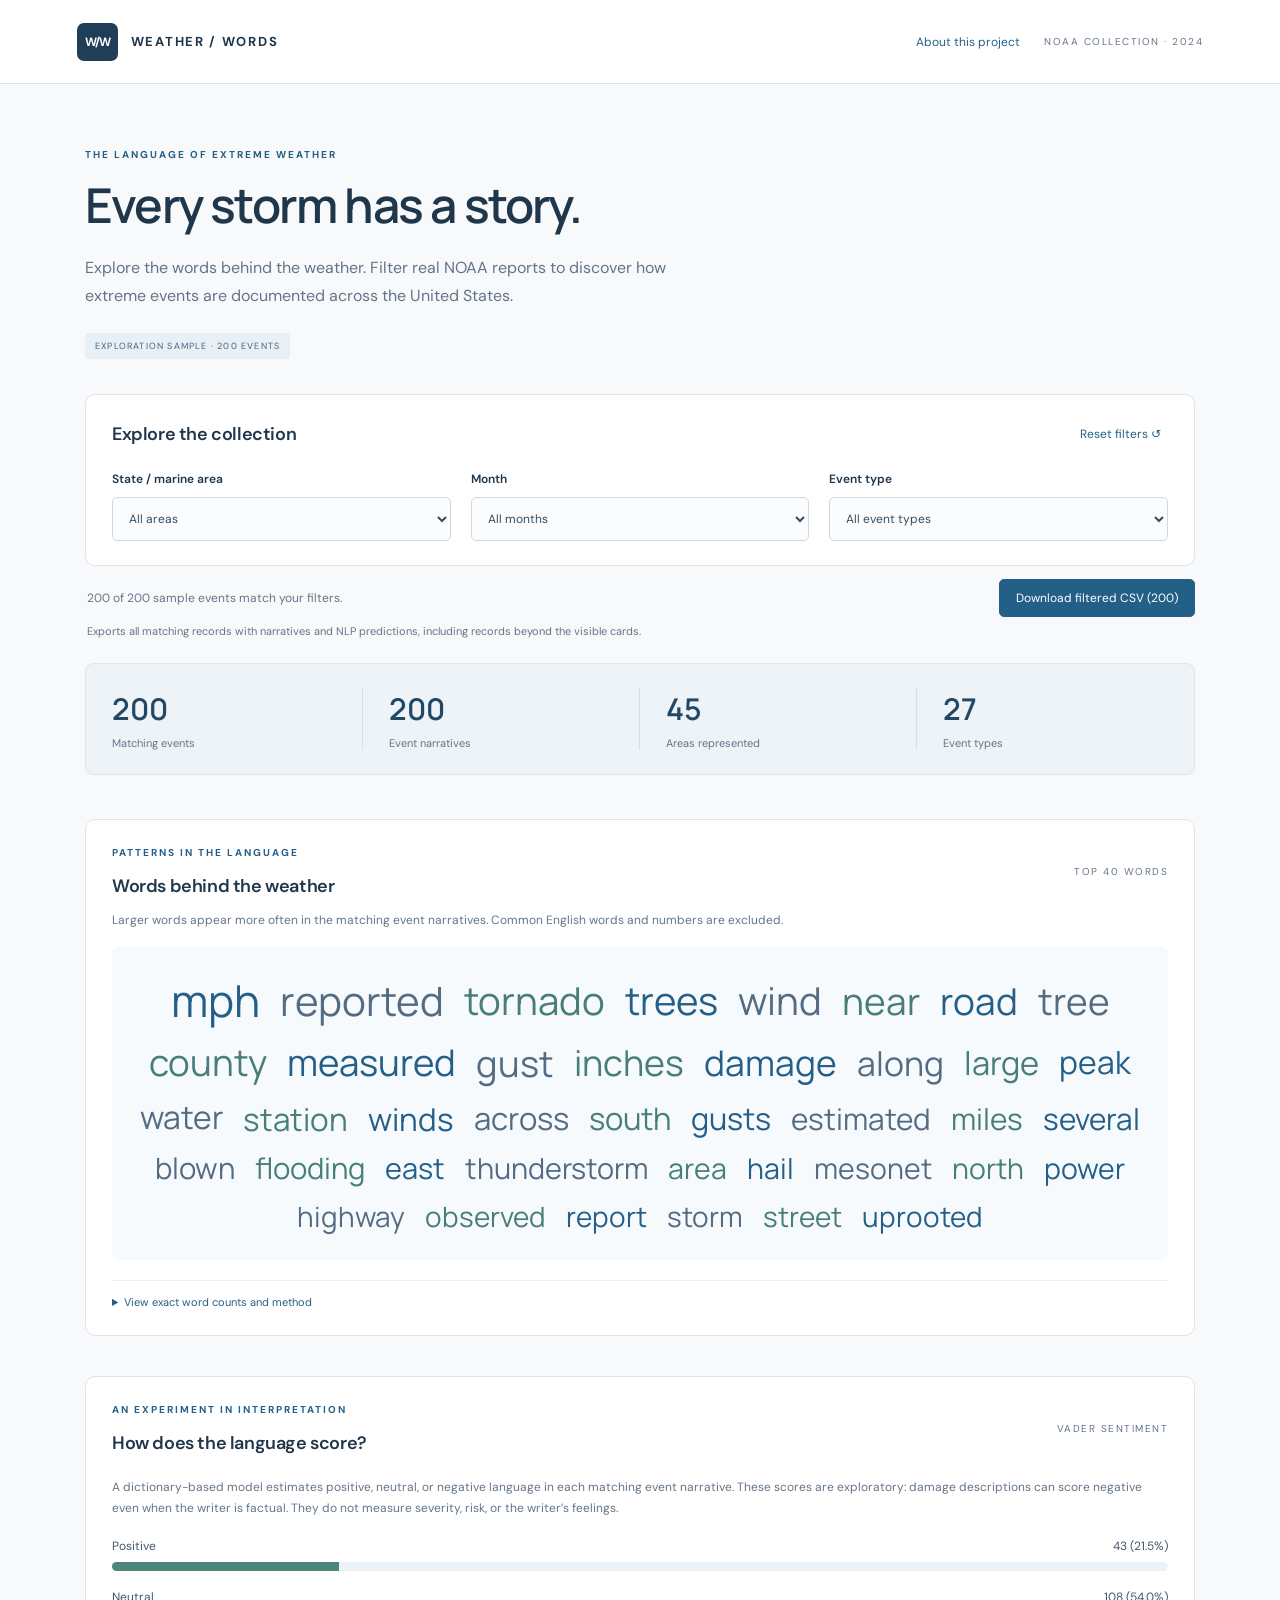
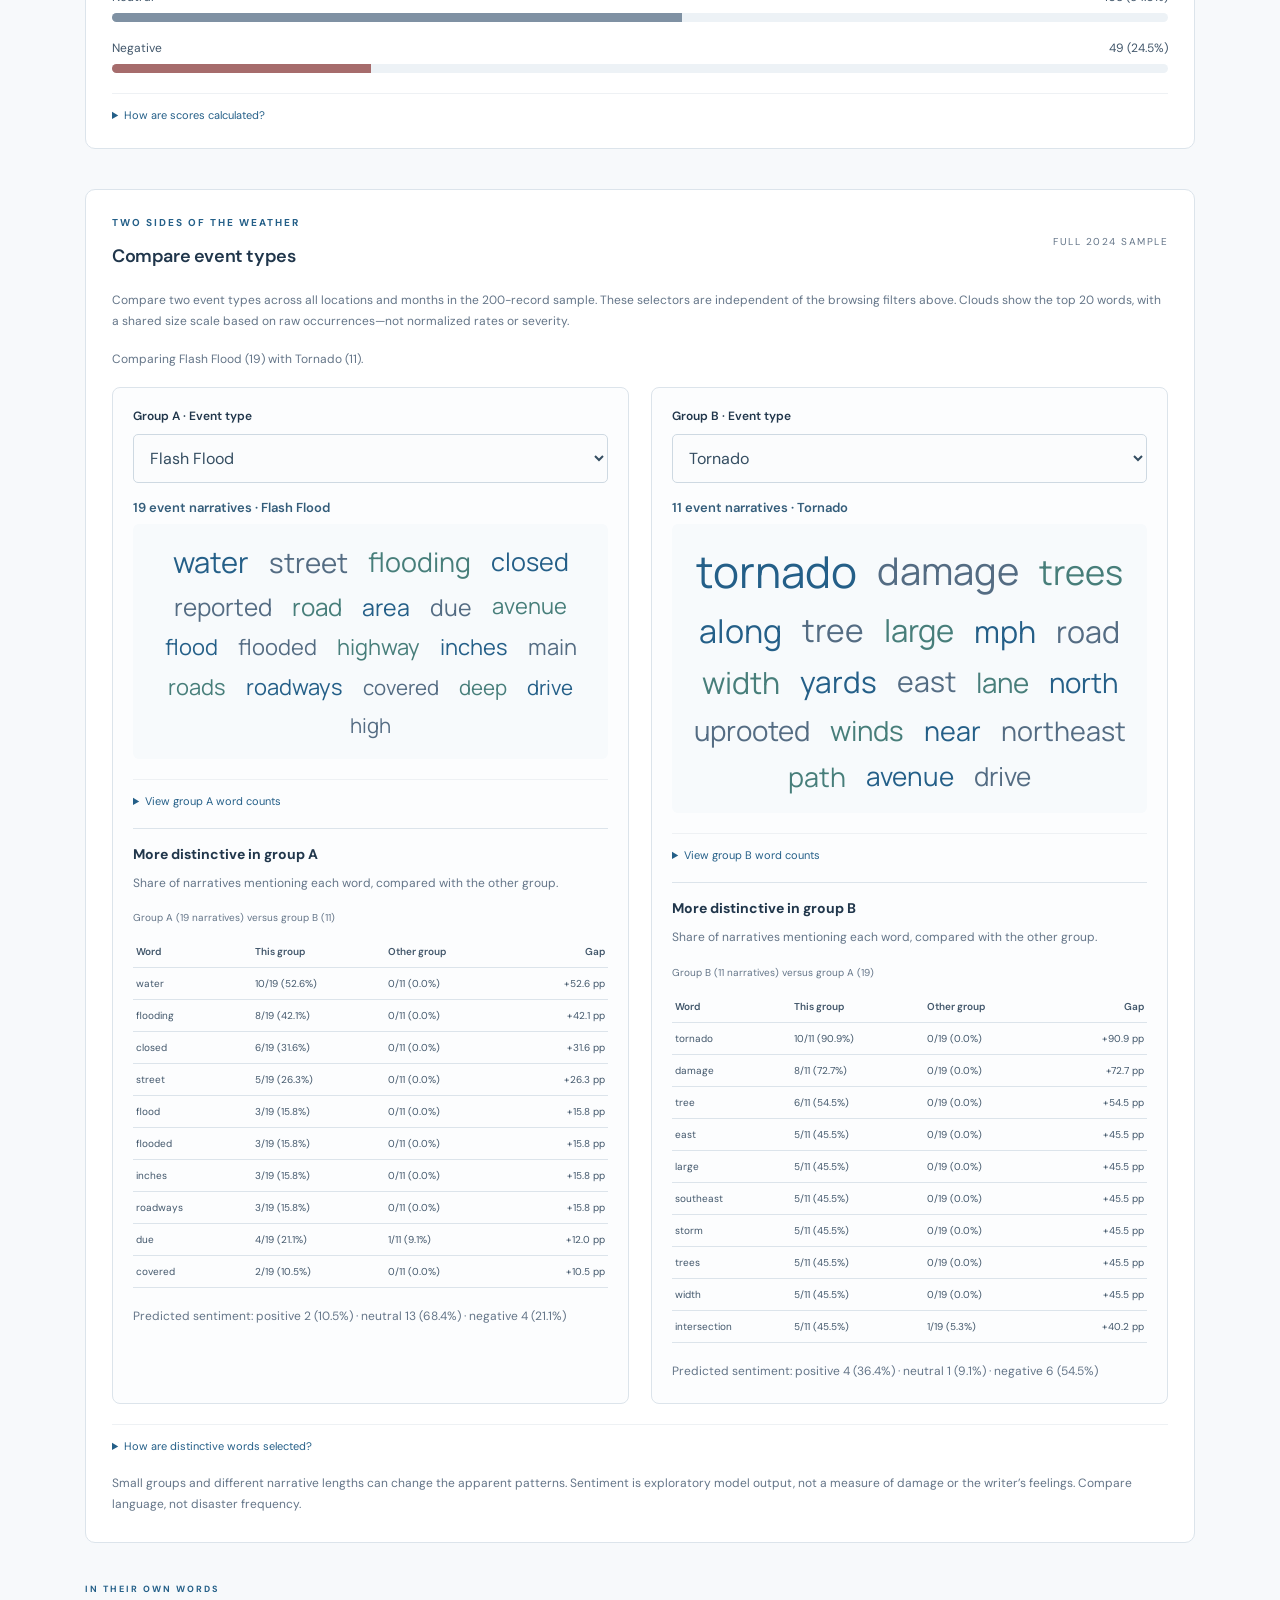
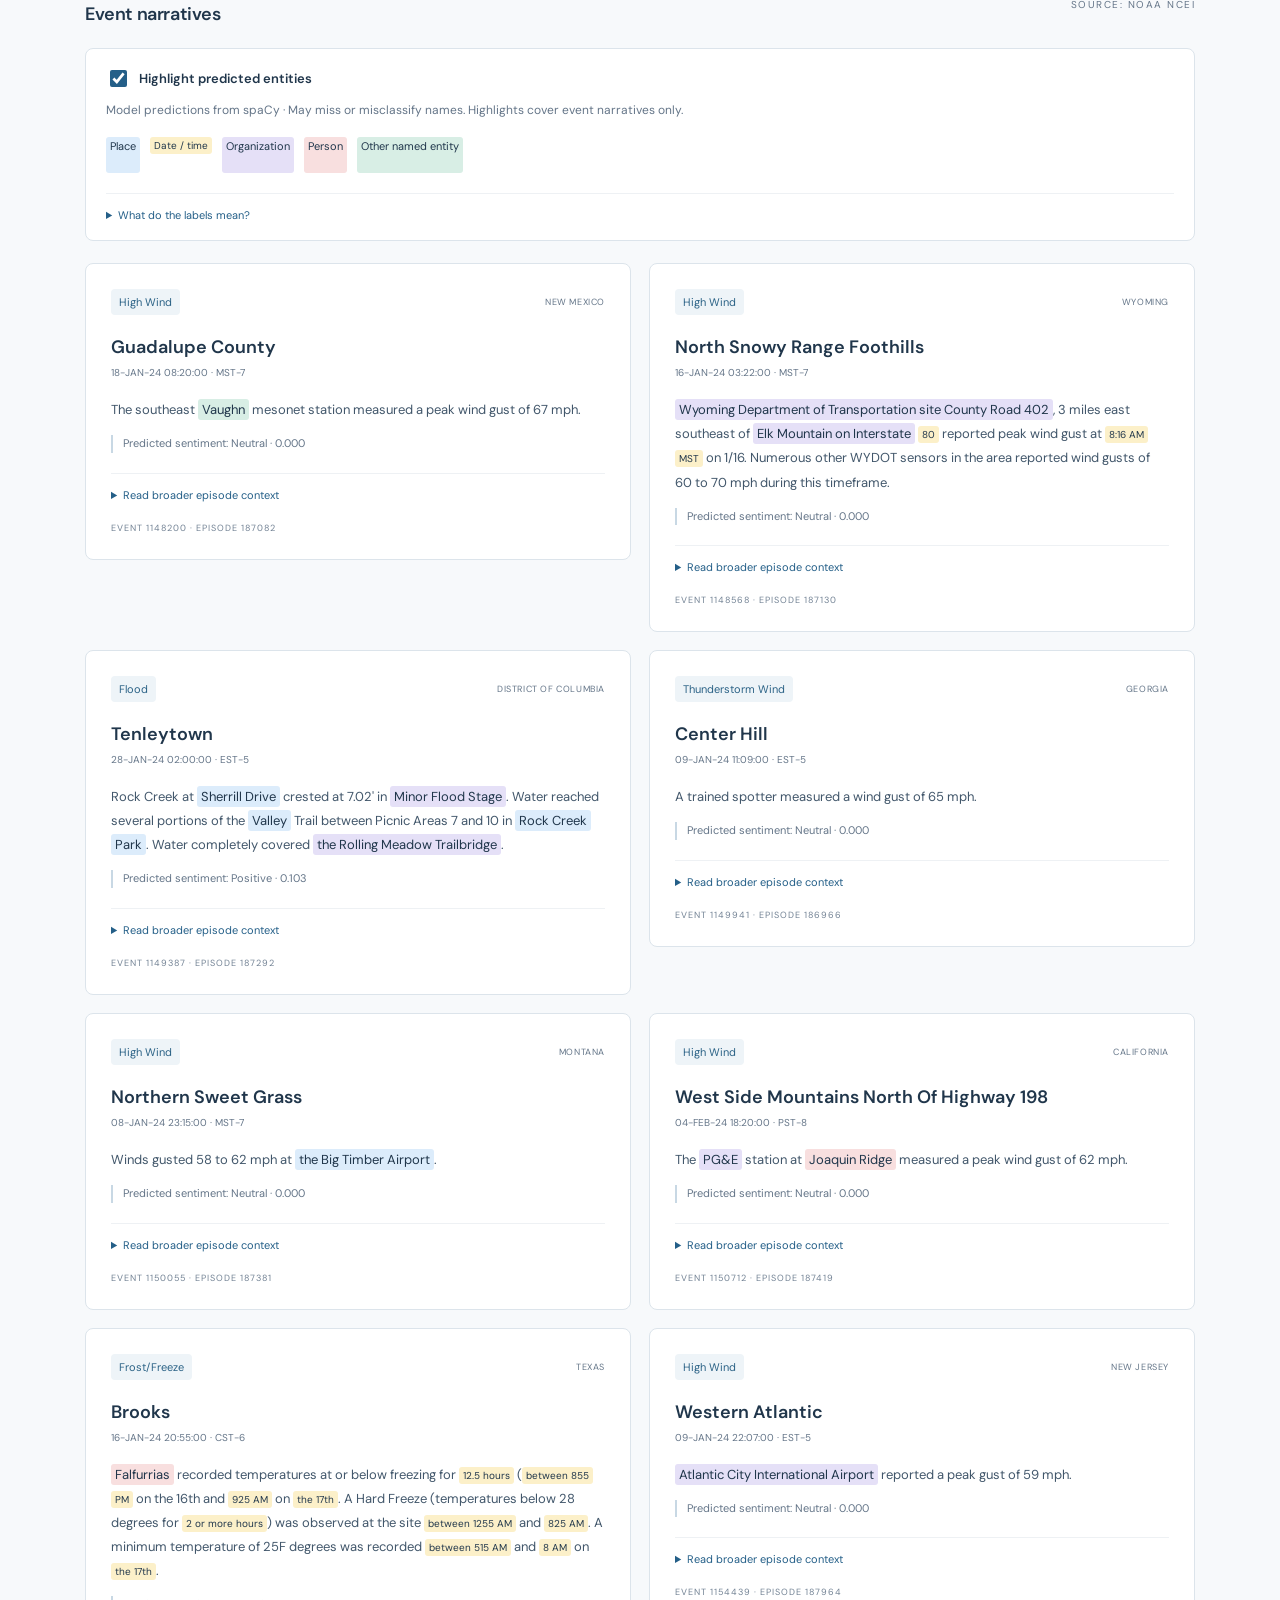
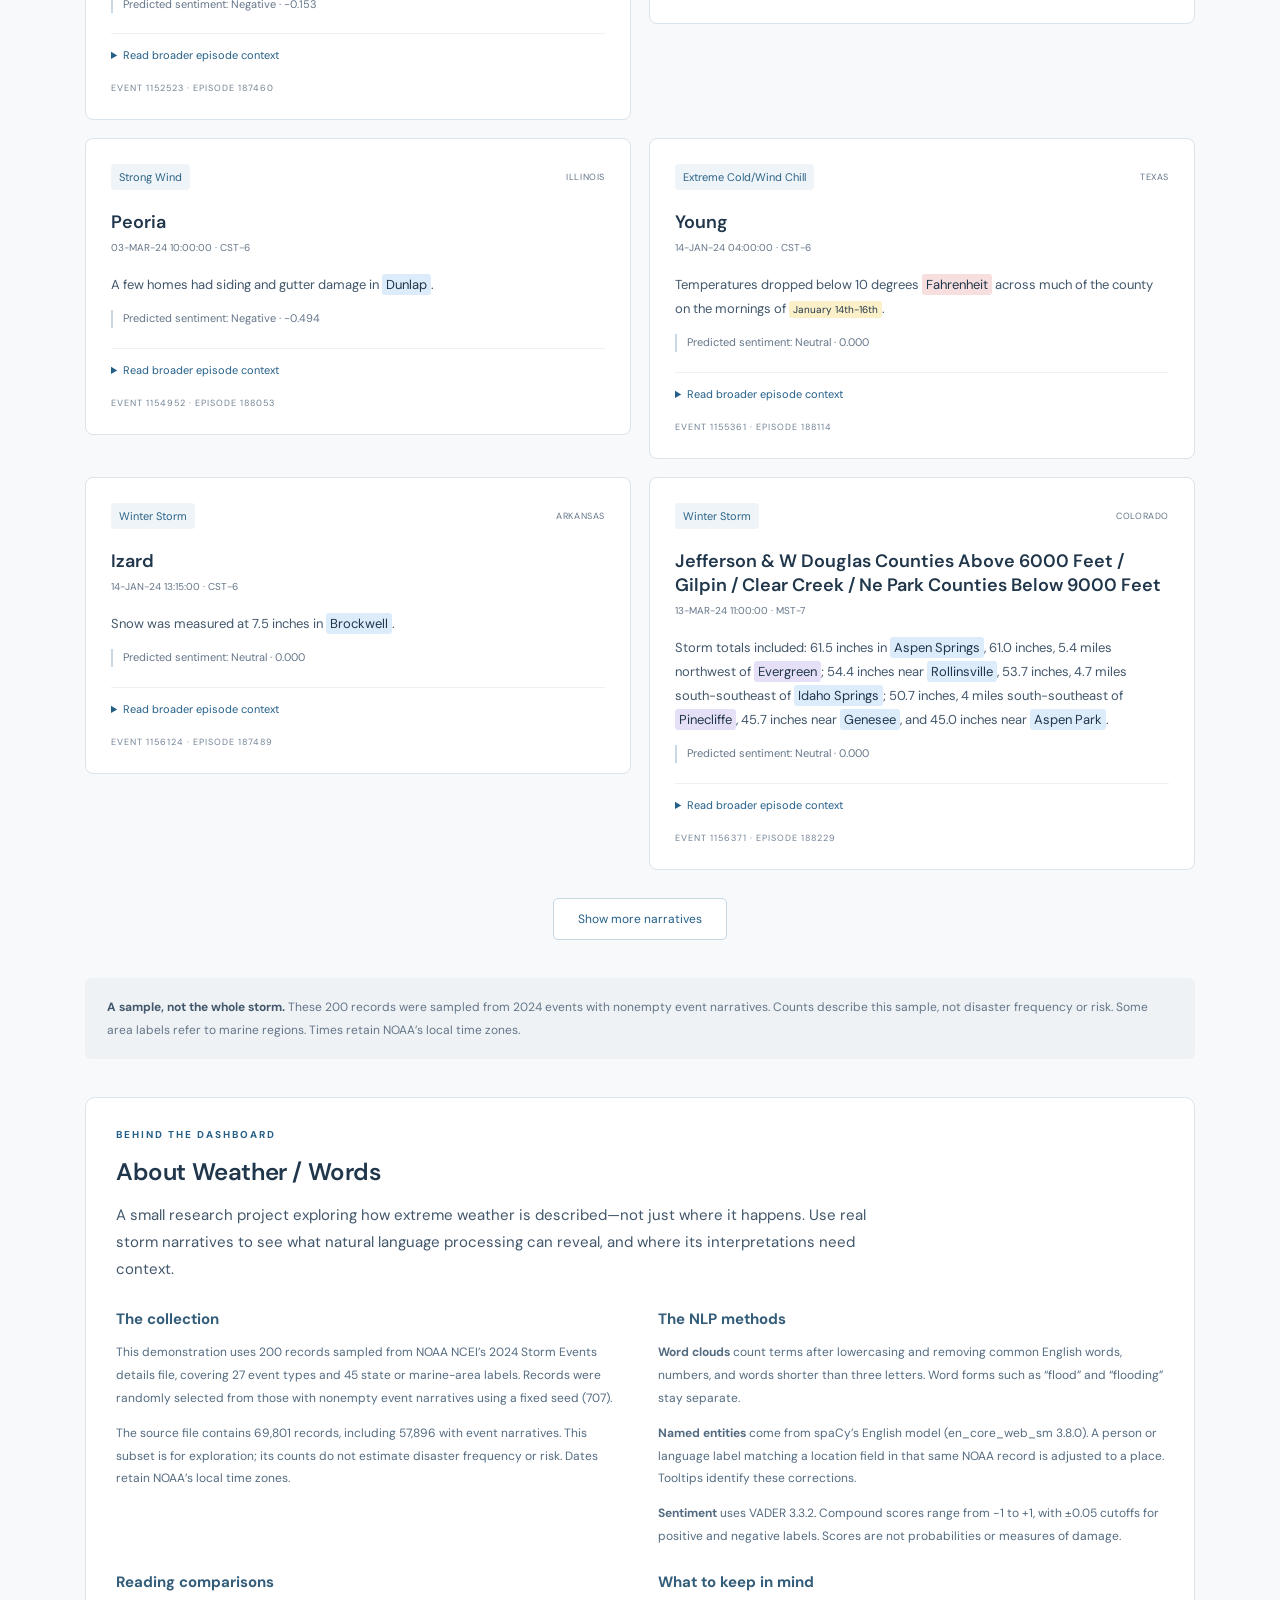
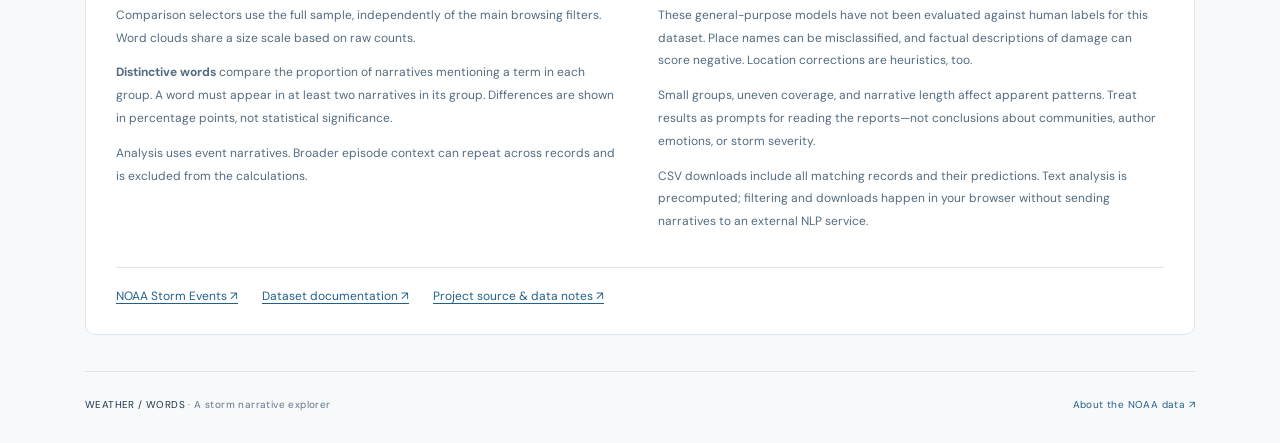
==== commit 043c37cd: "Finish project overview and document version one review" ====
--- a/website/index.html
+++ b/website/index.html
@@ -1,9 +1,10 @@
 <!doctype html>
 <html lang="en">
-<head><meta charset="utf-8"><meta name="viewport" content="width=device-width,initial-scale=1"><title>Weather / Words — Storm narrative explorer</title><link rel="stylesheet" href="styles.css?v=distinctive-1"></head>
+<head><meta charset="utf-8"><meta name="description" content="Explore the language of extreme weather through NOAA narratives, word clouds, named entities, sentiment, and event-type comparisons."><meta name="viewport" content="width=device-width,initial-scale=1"><title>Weather / Words — Storm narrative explorer</title><link rel="stylesheet" href="styles.css?v=release-1"></head>
 <body>
-<header><a class="brand" href="./"><span class="mark">W/W</span> WEATHER / WORDS</a><span class="edition">NOAA COLLECTION · 2024</span></header>
-<main>
+<a class="skip-link" href="#main-content">Skip to dashboard</a>
+<header><a class="brand" href="./"><span class="mark">W/W</span> WEATHER / WORDS</a><nav aria-label="Project navigation"><a href="#about">About this project</a><span class="edition">NOAA COLLECTION · 2024</span></nav></header>
+<main id="main-content">
 <section class="intro"><p class="eyebrow">THE LANGUAGE OF EXTREME WEATHER</p><h1>Every storm has a story.</h1><p class="subtitle">Explore the words behind the weather. Filter real NOAA reports to discover how extreme events are documented across the United States.</p><span class="badge">EXPLORATION SAMPLE · 200 EVENTS</span></section>
 <section class="filter-panel" aria-labelledby="filter-title"><div class="section-heading"><h2 id="filter-title">Explore the collection</h2><button id="reset" type="button">Reset filters ↺</button></div><div class="filters"><label>State / marine area<select id="state"><option value="">All areas</option></select></label><label>Month<select id="month"><option value="">All months</option></select></label><label>Event type<select id="type"><option value="">All event types</option></select></label></div></section>
 <div class="collection-actions"><div id="status" role="status" aria-live="polite">Loading collection…</div><button id="download" class="download" aria-describedby="status" disabled>Loading export…</button></div><p class="export-note">Exports all matching records with narratives and NLP predictions, including records beyond the visible cards.</p>
@@ -13,6 +14,7 @@
 <section class="comparison-panel" aria-labelledby="compare-title"><div class="section-heading"><div><p class="eyebrow">TWO SIDES OF THE WEATHER</p><h2 id="compare-title">Compare event types</h2></div><span class="source-label">FULL 2024 SAMPLE</span></div><p class="word-description">Compare two event types across all locations and months in the 200-record sample. These selectors are independent of the browsing filters above. Clouds show the top 20 words, with a shared size scale based on raw occurrences—not normalized rates or severity.</p><p id="comparison-status" role="status" aria-live="polite" class="word-description">Loading comparison…</p><div class="comparison-grid"><article class="comparison-group" aria-labelledby="compare-label-a"><label id="compare-label-a" for="compare-a">Group A · Event type</label><select id="compare-a" disabled></select><p id="compare-count-a" class="comparison-count"></p><p id="compare-warning-a" class="comparison-warning"></p><div id="compare-cloud-a" class="word-cloud" aria-label="Group A word frequencies"></div><details class="word-details"><summary>View group A word counts</summary><table><caption>Group A · Top words and raw occurrences</caption><thead><tr><th scope="col">Word</th><th scope="col">Occurrences</th></tr></thead><tbody id="compare-words-a"></tbody></table></details><section class="distinctive" aria-labelledby="distinctive-title-a"><h3 id="distinctive-title-a">More distinctive in group A</h3><p class="word-description">Share of narratives mentioning each word, compared with the other group.</p><div id="distinctive-a"></div></section><p id="compare-sentiment-a" class="word-description"></p></article><article class="comparison-group" aria-labelledby="compare-label-b"><label id="compare-label-b" for="compare-b">Group B · Event type</label><select id="compare-b" disabled></select><p id="compare-count-b" class="comparison-count"></p><p id="compare-warning-b" class="comparison-warning"></p><div id="compare-cloud-b" class="word-cloud" aria-label="Group B word frequencies"></div><details class="word-details"><summary>View group B word counts</summary><table><caption>Group B · Top words and raw occurrences</caption><thead><tr><th scope="col">Word</th><th scope="col">Occurrences</th></tr></thead><tbody id="compare-words-b"></tbody></table></details><section class="distinctive" aria-labelledby="distinctive-title-b"><h3 id="distinctive-title-b">More distinctive in group B</h3><p class="word-description">Share of narratives mentioning each word, compared with the other group.</p><div id="distinctive-b"></div></section><p id="compare-sentiment-b" class="word-description"></p></article></div><details class="distinctive-method"><summary>How are distinctive words selected?</summary><p class="word-description">Each word counts once per event narrative. We subtract the other group’s share of narratives mentioning that word from this group’s share, then rank the positive differences. Only words appearing in at least two narratives in this group are included; the top 10 are shown. The gap is measured in percentage points (pp). We use the same common-word filtering as the word clouds and exclude episode context. These descriptive differences are not tests of statistical significance. Small groups and longer reports can still skew the results.</p></details><p class="word-description comparison-footnote">Small groups and different narrative lengths can change the apparent patterns. Sentiment is exploratory model output, not a measure of damage or the writer’s feelings. Compare language, not disaster frequency.</p></section>
 <section class="results" aria-labelledby="results-title"><div class="section-heading"><div><p class="eyebrow">IN THEIR OWN WORDS</p><h2 id="results-title">Event narratives</h2></div><span class="source-label">SOURCE: NOAA NCEI</span></div><div class="entity-controls"><label class="toggle"><input type="checkbox" id="highlight" checked> Highlight predicted entities</label><p class="word-description">Model predictions from spaCy · May miss or misclassify names. Highlights cover event narratives only.</p><div class="entity-legend"><span class="entity place">Place</span><span class="entity date">Date / time</span><span class="entity org">Organization</span><span class="entity person">Person</span><span class="entity other">Other named entity</span></div><details><summary>What do the labels mean?</summary><p class="word-description">Places include geopolitical areas, natural features, and facilities. Other named entities include named events, products, and works. Hover over a highlight or focus it with your keyboard to see its model label. Numeric quantities are left unhighlighted. A person or language label is adjusted to a place when the entire name matches a location field in the same NOAA record, ignoring case and repeated spaces. Highlight tooltips identify these adjustments. This context rule can still be wrong; labels are not verified facts.</p></details></div><div id="cards"></div><button class="more" id="more" hidden>Show more narratives</button></section>
 <aside class="note"><strong>A sample, not the whole storm.</strong> These 200 records were sampled from 2024 events with nonempty event narratives. Counts describe this sample, not disaster frequency or risk. Some area labels refer to marine regions. Times retain NOAA’s local time zones.</aside>
+<section id="about" class="about-panel" aria-labelledby="about-title"><p class="eyebrow">BEHIND THE DASHBOARD</p><h2 id="about-title">About Weather / Words</h2><p class="about-intro">A small research project exploring how extreme weather is described—not just where it happens. Use real storm narratives to see what natural language processing can reveal, and where its interpretations need context.</p><div class="about-grid"><article><h3>The collection</h3><p>This demonstration uses 200 records sampled from NOAA NCEI’s 2024 Storm Events details file, covering 27 event types and 45 state or marine-area labels. Records were randomly selected from those with nonempty event narratives using a fixed seed (707).</p><p>The source file contains 69,801 records, including 57,896 with event narratives. This subset is for exploration; its counts do not estimate disaster frequency or risk. Dates retain NOAA’s local time zones.</p></article><article><h3>The NLP methods</h3><p><strong>Word clouds</strong> count terms after lowercasing and removing common English words, numbers, and words shorter than three letters. Word forms such as “flood” and “flooding” stay separate.</p><p><strong>Named entities</strong> come from spaCy’s English model (en_core_web_sm 3.8.0). A person or language label matching a location field in that same NOAA record is adjusted to a place. Tooltips identify these corrections.</p><p><strong>Sentiment</strong> uses VADER 3.3.2. Compound scores range from −1 to +1, with ±0.05 cutoffs for positive and negative labels. Scores are not probabilities or measures of damage.</p></article><article><h3>Reading comparisons</h3><p>Comparison selectors use the full sample, independently of the main browsing filters. Word clouds share a size scale based on raw counts.</p><p><strong>Distinctive words</strong> compare the proportion of narratives mentioning a term in each group. A word must appear in at least two narratives in its group. Differences are shown in percentage points, not statistical significance.</p><p>Analysis uses event narratives. Broader episode context can repeat across records and is excluded from the calculations.</p></article><article><h3>What to keep in mind</h3><p>These general-purpose models have not been evaluated against human labels for this dataset. Place names can be misclassified, and factual descriptions of damage can score negative. Location corrections are heuristics, too.</p><p>Small groups, uneven coverage, and narrative length affect apparent patterns. Treat results as prompts for reading the reports—not conclusions about communities, author emotions, or storm severity.</p><p>CSV downloads include all matching records and their predictions. Text analysis is precomputed; filtering and downloads happen in your browser without sending narratives to an external NLP service.</p></article></div><div class="about-links"><a href="https://www.ncei.noaa.gov/stormevents/" target="_blank" rel="noopener noreferrer">NOAA Storm Events ↗</a><a href="https://www.ncei.noaa.gov/stormevents/details.jsp" target="_blank" rel="noopener noreferrer">Dataset documentation ↗</a><a href="https://github.com/jorgeguiragossian/Syracuse---IST707" target="_blank" rel="noopener noreferrer">Project source &amp; data notes ↗</a></div></section>
 <footer><span>WEATHER / WORDS <span class="muted">· A storm narrative explorer</span></span><a href="https://www.ncei.noaa.gov/stormevents/" target="_blank" rel="noopener noreferrer">About the NOAA data ↗</a></footer>
-</main><script type="module" src="app.js?v=distinctive-1"></script>
+</main><script type="module" src="app.js?v=release-1"></script>
 </body></html>
--- a/website/styles.css
+++ b/website/styles.css
@@ -6,3 +6,4 @@
 .collection-actions{display:flex;justify-content:space-between;align-items:center;gap:16px;margin-top:8px}.download{background:#245f88;border:1px solid #245f88;color:white;border-radius:5px;padding:10px 16px;font-size:12px;flex-shrink:0}.download:hover{background:#1d4c6d}.download:disabled{background:#e4ebf0;color:#708293;border-color:#d7e0e8;cursor:not-allowed}.export-note{font-size:11px;color:var(--muted);line-height:1.7;margin:0 2px 16px}@media(max-width:700px){.collection-actions{align-items:flex-start;flex-direction:column;gap:0;margin-bottom:12px}.collection-actions #status{margin-bottom:10px}}
 .comparison-panel{background:white;border:1px solid var(--line);border-radius:10px;padding:26px;margin-bottom:40px}.comparison-grid{display:grid;grid-template-columns:repeat(2,minmax(0,1fr));gap:22px}.comparison-group{min-width:0;padding:20px;border:1px solid var(--line);border-radius:8px;background:#fcfdfe}.comparison-group select{margin-top:10px}.comparison-count{font-size:13px;font-weight:600;color:#345d7a;margin:16px 0 8px}.comparison-warning{font-size:11px;line-height:1.7;color:#805d24;margin:0 0 14px}.comparison-warning:empty{display:none}.comparison-group .word-cloud{min-height:230px;padding:20px 10px}.comparison-group>.word-description{margin:18px 0 0}.comparison-footnote{margin:20px 0 0}@media(max-width:700px){.comparison-panel{padding:20px}.comparison-grid{grid-template-columns:1fr}.comparison-group{padding:16px}.comparison-group .word-cloud{min-height:160px}}
 .distinctive{border-top:1px solid var(--line);margin-top:20px;padding-top:16px}.distinctive h3{font-size:14px;margin:0 0 10px}.distinctive table{border-collapse:collapse;width:100%;font-size:10px;color:#42576b;table-layout:fixed}.distinctive caption{text-align:left;color:var(--muted);font-size:10px;line-height:1.6;margin:0 0 10px}.distinctive td,.distinctive th{text-align:left;padding:9px 3px;border-bottom:1px solid var(--line);overflow-wrap:anywhere;vertical-align:top;font-weight:400}.distinctive thead th{font-weight:600}.distinctive th:first-child{width:25%}.distinctive td:last-child,.distinctive th:last-child{text-align:right;width:19%}.distinctive-method{margin-top:20px}.distinctive-method p{margin-top:12px}
+header nav{display:flex;align-items:center;gap:24px}header nav a{font-size:12px;text-decoration:none}.skip-link{position:absolute;top:-100px;left:16px;background:white;color:var(--blue);padding:12px;z-index:10}.skip-link:focus{top:12px}.about-panel{background:white;border:1px solid var(--line);border-radius:10px;padding:30px;margin:0 0 36px;scroll-margin-top:24px}.about-panel h2{font-size:24px}.about-intro{font-size:15px;line-height:1.8;color:#42576b;max-width:750px}.about-grid{display:grid;grid-template-columns:repeat(2,minmax(0,1fr));gap:12px 36px;margin-top:26px}.about-grid h3{font-size:15px;color:#345d7a;margin:0 0 12px}.about-grid p{font-size:12px;color:#536b80;line-height:1.9}.about-links{display:flex;flex-wrap:wrap;gap:16px 24px;border-top:1px solid var(--line);padding-top:20px;margin-top:22px;font-size:12px}.about-links a{text-underline-offset:3px}@media(max-width:700px){header nav{gap:0}header nav a{font-size:11px}.brand{font-size:11px;gap:8px;letter-spacing:1px}.about-panel{padding:22px}.about-grid{grid-template-columns:1fr;gap:18px}.about-links{flex-direction:column}}
